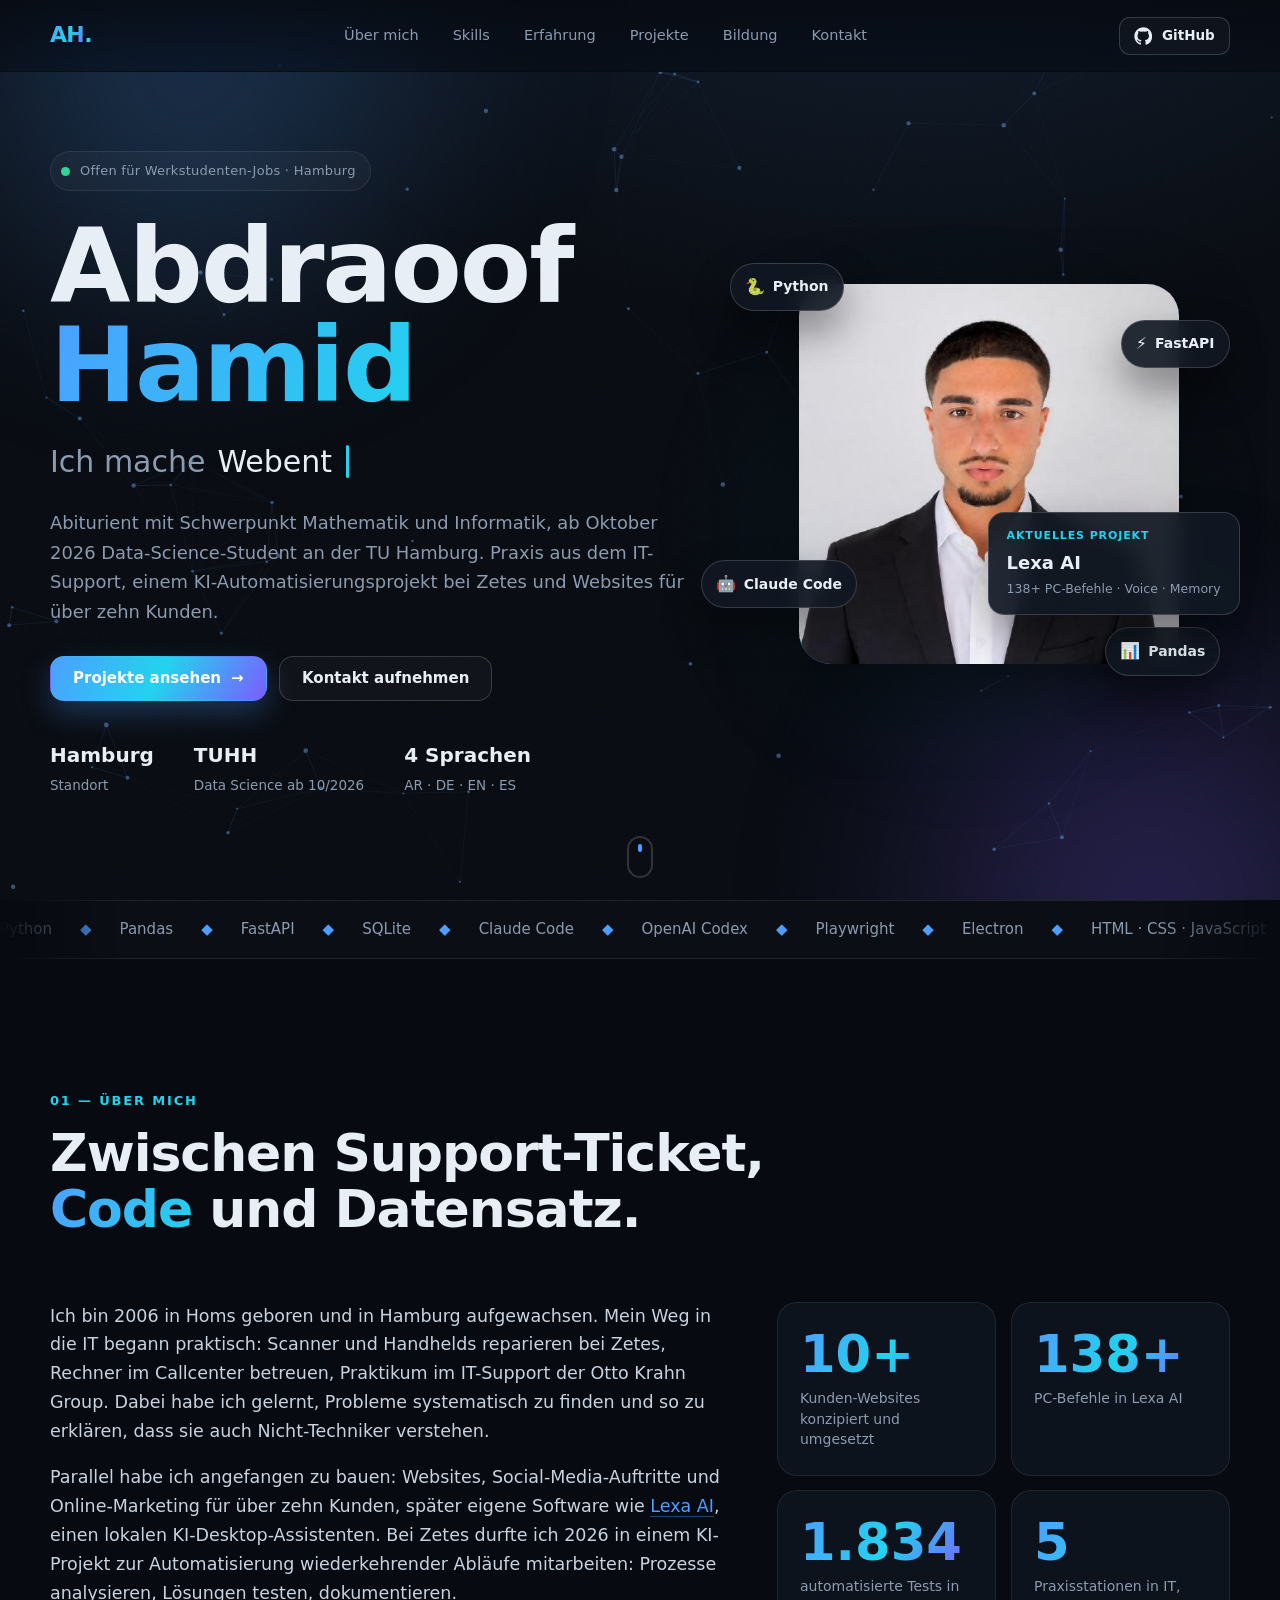
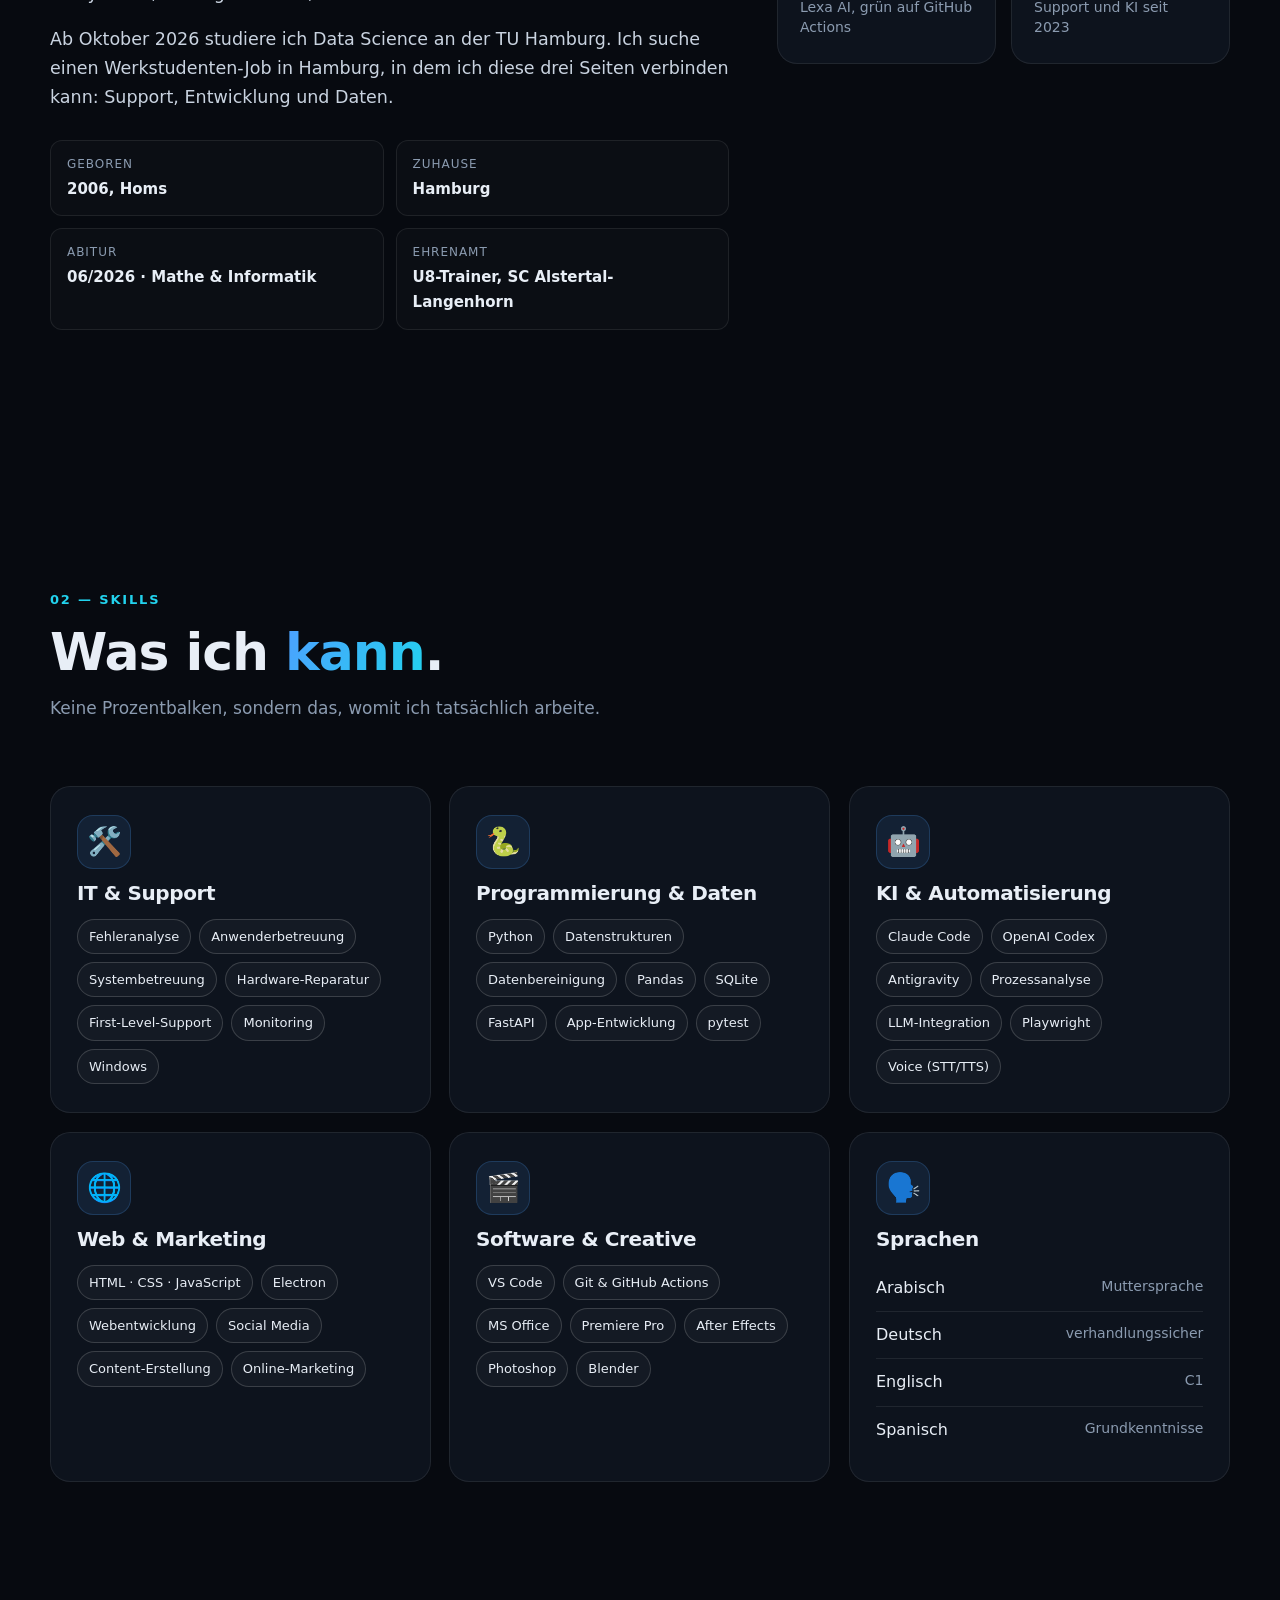
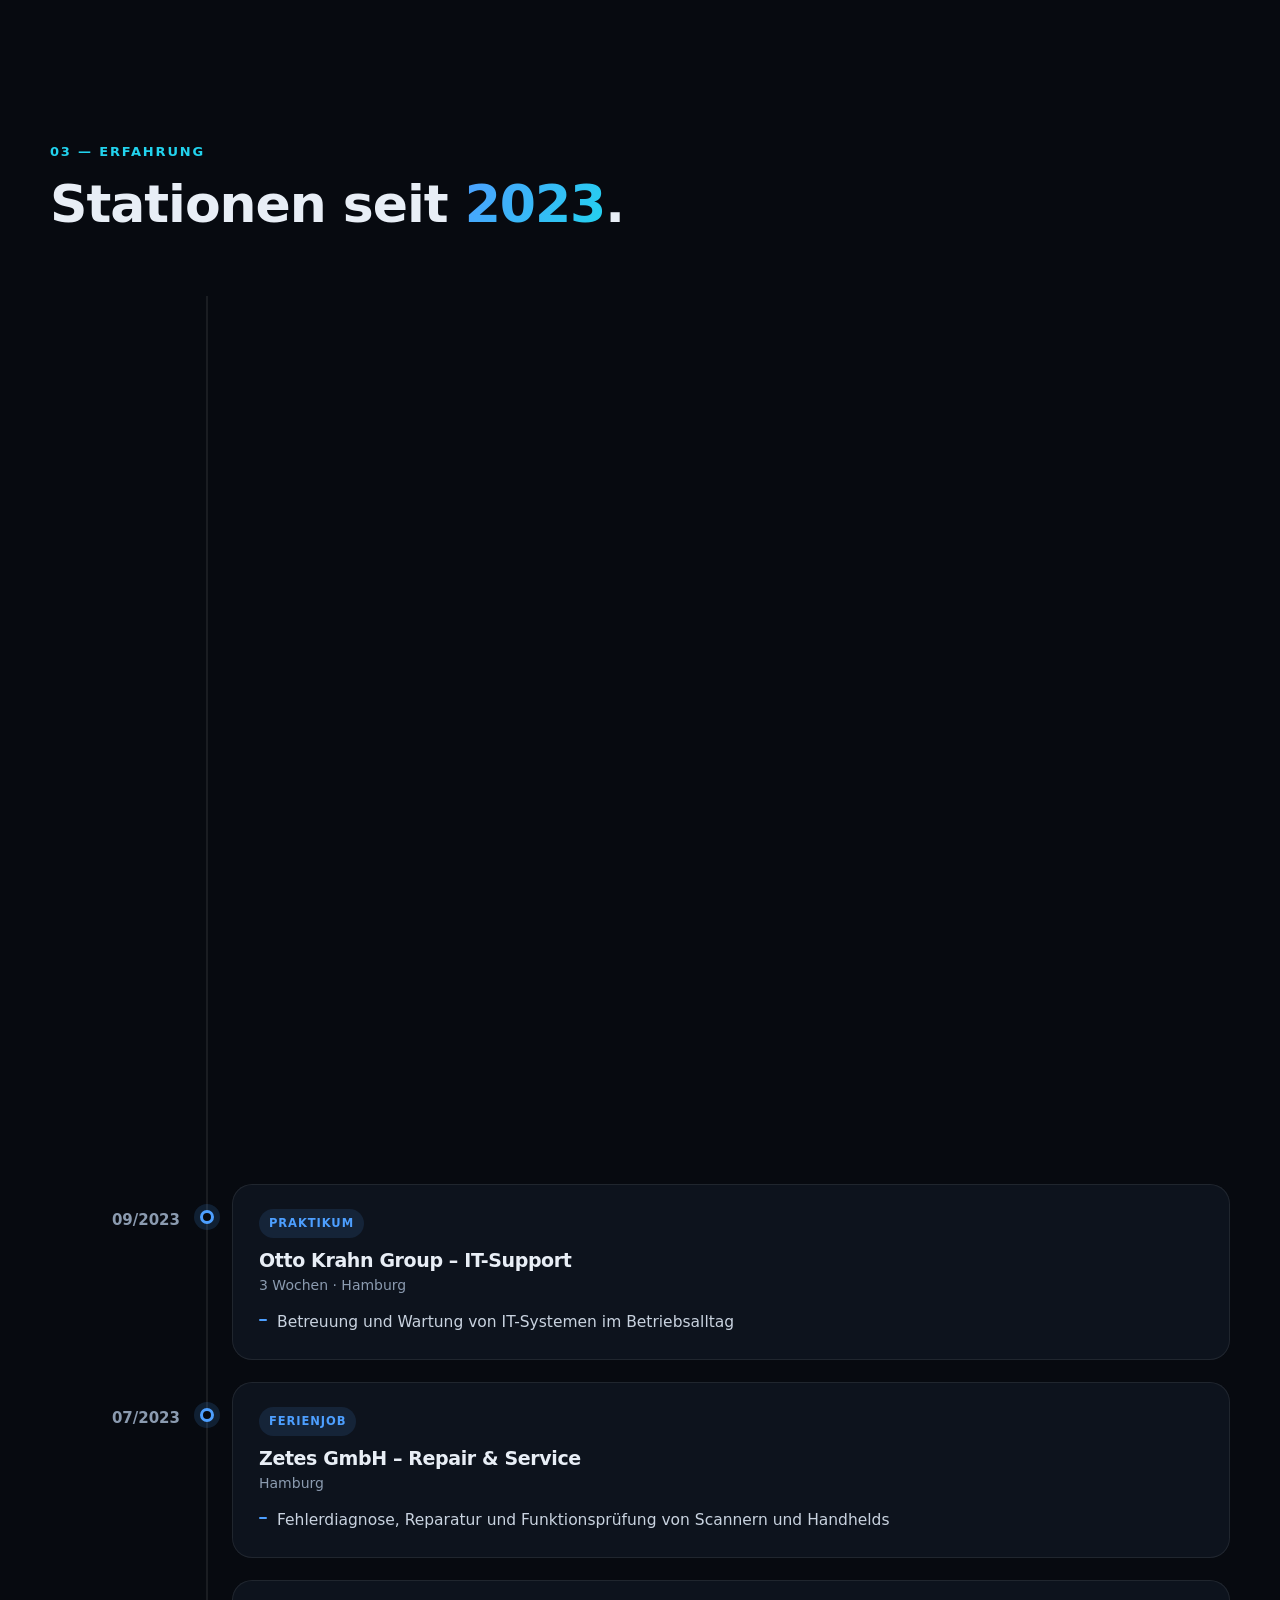
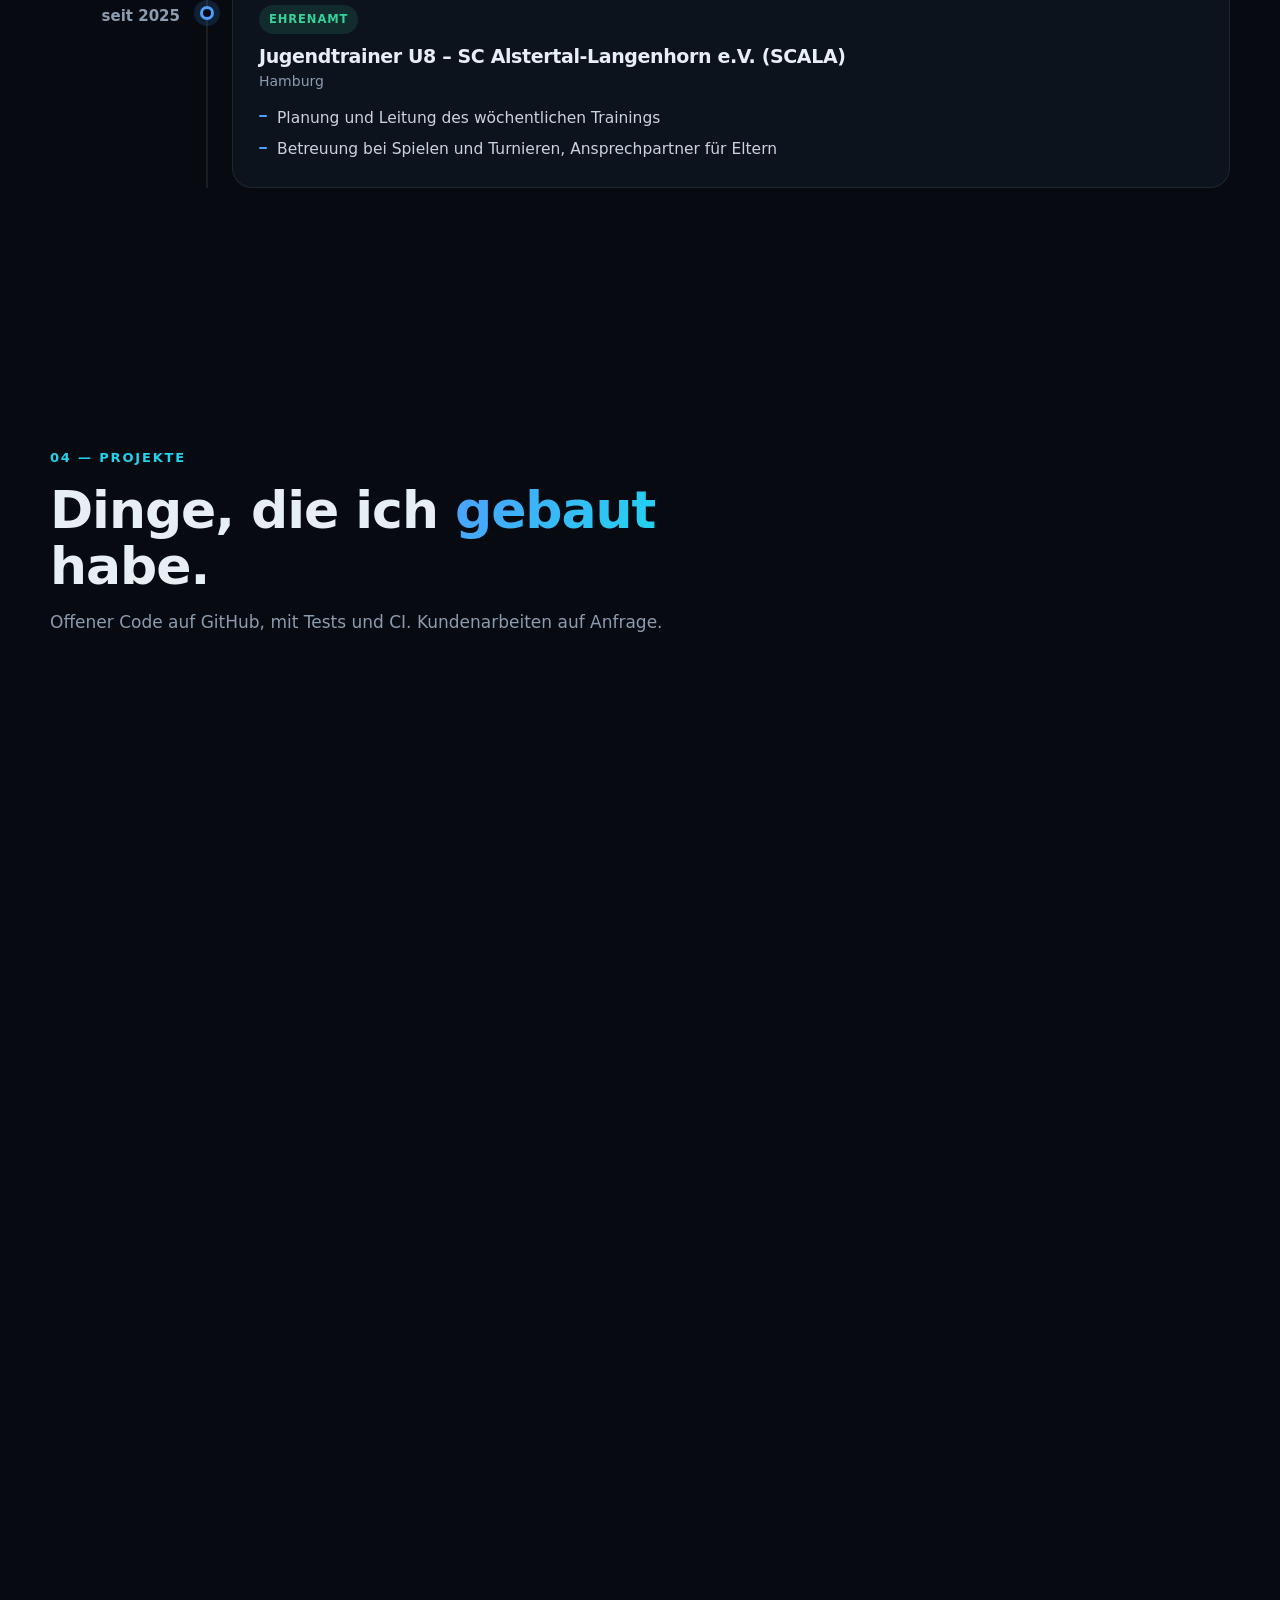
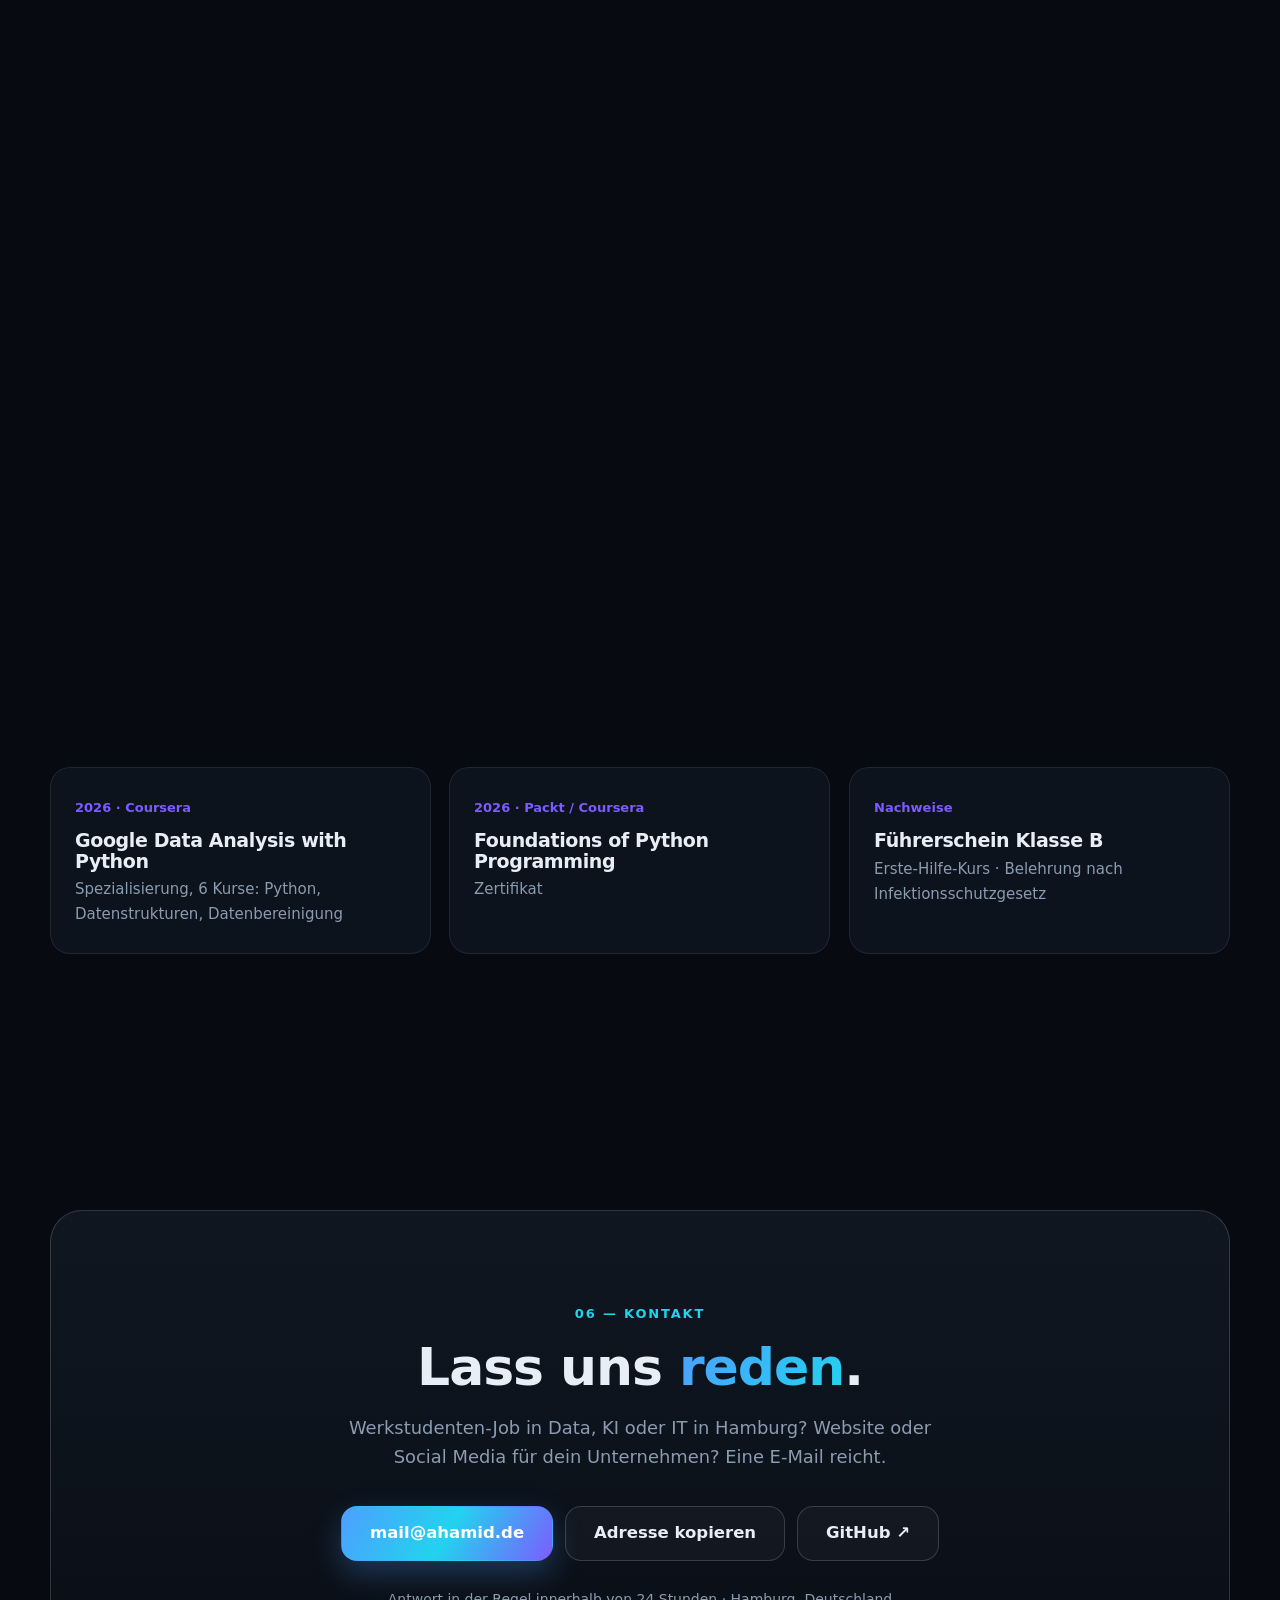
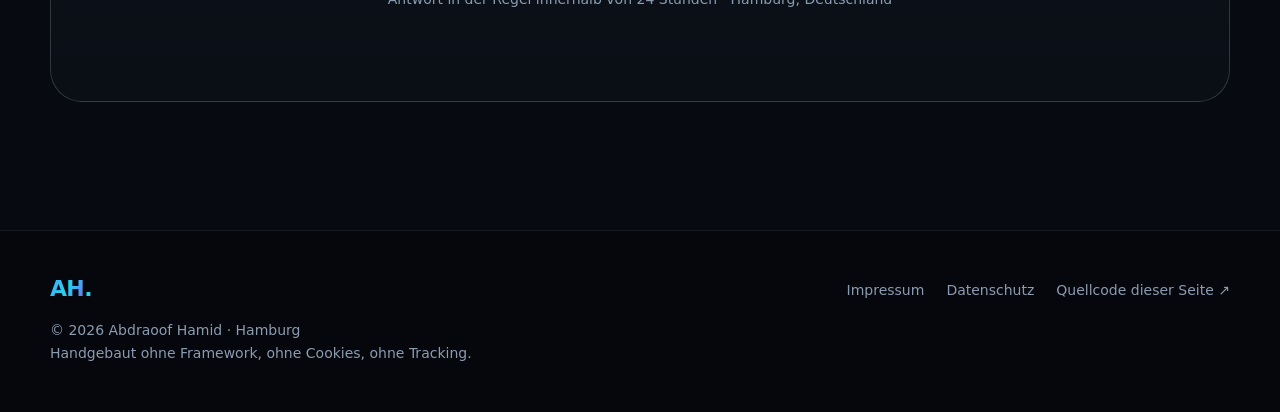
==== index.html @ 0a57de29 "Portfolio-Website ahamid.de Statische Seite ohne Framework: Hero mit Typewriter und Porträt, Skills," ====
<!doctype html>
<html lang="de">
<head>
<meta charset="utf-8">
<meta name="viewport" content="width=device-width, initial-scale=1">
<title>Abdraoof Hamid – IT-Support, Webentwicklung & KI-Automatisierung, Data Science · Hamburg</title>
<meta name="description" content="Portfolio von Abdraoof Hamid aus Hamburg: IT-Support, Webentwicklung für über zehn Kunden, KI-Automatisierung (Lexa AI, Claude Code) und ab 10/2026 Data Science an der TU Hamburg.">
<meta name="author" content="Abdraoof Hamid">
<meta name="theme-color" content="#070a10">
<link rel="canonical" href="https://ahamid.de/">
<meta property="og:type" content="website">
<meta property="og:locale" content="de_DE">
<meta property="og:url" content="https://ahamid.de/">
<meta property="og:title" content="Abdraoof Hamid – Portfolio">
<meta property="og:description" content="IT-Support · Webentwicklung & KI-Automatisierung · Data Science (TUHH). Projekte, Erfahrung und Kontakt.">
<meta property="og:image" content="https://ahamid.de/assets/img/portrait.jpg">
<meta name="twitter:card" content="summary">
<link rel="icon" href="/favicon.svg" type="image/svg+xml">
<link rel="preload" href="/assets/fonts/space-grotesk-latin.woff2" as="font" type="font/woff2" crossorigin>
<link rel="preload" href="/assets/fonts/inter-latin.woff2" as="font" type="font/woff2" crossorigin>
<link rel="stylesheet" href="/assets/css/fonts.css">
<link rel="stylesheet" href="/assets/css/style.css">
<script type="application/ld+json">
{
  "@context": "https://schema.org",
  "@type": "Person",
  "name": "Abdraoof Hamid",
  "url": "https://ahamid.de/",
  "image": "https://ahamid.de/assets/img/portrait.jpg",
  "email": "mailto:mail@ahamid.de",
  "jobTitle": "IT-Support, Webentwicklung & KI-Automatisierung",
  "address": { "@type": "PostalAddress", "addressLocality": "Hamburg", "addressCountry": "DE" },
  "alumniOf": { "@type": "EducationalOrganization", "name": "Technische Universität Hamburg" },
  "sameAs": ["https://github.com/hamid49174"],
  "knowsLanguage": ["ar", "de", "en", "es"]
}
</script>
</head>
<body>
<a class="skip" href="#main">Zum Inhalt springen</a>
<div class="progress" aria-hidden="true"><span></span></div>
<div class="cursor" aria-hidden="true"></div>

<!-- Hintergrund: Aurora-Blobs + Partikelnetz -->
<div class="bg" aria-hidden="true">
  <div class="blob b1"></div>
  <div class="blob b2"></div>
  <div class="blob b3"></div>
  <canvas id="net"></canvas>
  <div class="grain"></div>
</div>

<header class="nav" id="top">
  <div class="wrap nav-inner">
    <a class="logo" href="#top" aria-label="Zur Startseite"><span class="logo-mark">AH</span><span class="logo-dot">.</span></a>
    <nav aria-label="Hauptnavigation">
      <ul class="menu" id="menu">
        <li><a href="#about">Über mich</a></li>
        <li><a href="#skills">Skills</a></li>
        <li><a href="#experience">Erfahrung</a></li>
        <li><a href="#projects">Projekte</a></li>
        <li><a href="#education">Bildung</a></li>
        <li><a href="#contact">Kontakt</a></li>
      </ul>
    </nav>
    <div class="nav-actions">
      <a class="btn btn-ghost btn-sm" href="https://github.com/hamid49174" target="_blank" rel="noopener me">
        <svg viewBox="0 0 24 24" aria-hidden="true"><path fill="currentColor" d="M12 .5A11.5 11.5 0 0 0 .5 12.3c0 5.2 3.3 9.6 7.9 11.2.6.1.8-.3.8-.6v-2.1c-3.2.7-3.9-1.5-3.9-1.5-.5-1.4-1.3-1.7-1.3-1.7-1-.7.1-.7.1-.7 1.2.1 1.8 1.2 1.8 1.2 1 1.8 2.7 1.3 3.4 1 .1-.8.4-1.3.7-1.6-2.6-.3-5.3-1.3-5.3-5.9 0-1.3.5-2.4 1.2-3.2-.1-.3-.5-1.5.1-3.2 0 0 1-.3 3.3 1.2a11 11 0 0 1 6 0c2.3-1.5 3.3-1.2 3.3-1.2.6 1.7.2 2.9.1 3.2.8.8 1.2 1.9 1.2 3.2 0 4.6-2.7 5.6-5.3 5.9.4.4.8 1.1.8 2.2v3.3c0 .3.2.7.8.6a11.6 11.6 0 0 0 7.9-11.2A11.5 11.5 0 0 0 12 .5z"/></svg>
        GitHub
      </a>
      <button class="burger" id="burger" aria-label="Menü öffnen" aria-expanded="false" aria-controls="menu"><span></span><span></span><span></span></button>
    </div>
  </div>
</header>

<main id="main">

<!-- ═══════════════ HERO ═══════════════ -->
<section class="hero" id="hero">
  <div class="wrap hero-grid">
    <div class="hero-copy">
      <span class="pill reveal"><span class="pulse"></span>Offen für Werkstudenten-Jobs · Hamburg</span>
      <h1 class="reveal d1">Abdraoof<br><span class="grad">Hamid</span></h1>
      <p class="role reveal d2" aria-live="polite">
        <span class="role-fixed">Ich mache</span>
        <span class="type" id="type" data-words="IT-Support|Webentwicklung|KI-Automatisierung|Data Science|Social-Media-Marketing">IT-Support</span><span class="caret" aria-hidden="true"></span>
      </p>
      <p class="lead reveal d3">Abiturient mit Schwerpunkt Mathematik und Informatik, ab Oktober 2026 Data-Science-Student an der TU Hamburg. Praxis aus dem IT-Support, einem KI-Automatisierungsprojekt bei Zetes und Websites für über zehn Kunden.</p>
      <div class="cta reveal d4">
        <a class="btn btn-primary magnetic" href="#projects">Projekte ansehen <span class="arrow">→</span></a>
        <a class="btn btn-ghost magnetic" href="#contact">Kontakt aufnehmen</a>
      </div>
      <ul class="hero-meta reveal d5" aria-label="Kurzprofil">
        <li><strong>Hamburg</strong><span>Standort</span></li>
        <li><strong>TUHH</strong><span>Data Science ab 10/2026</span></li>
        <li><strong>4 Sprachen</strong><span>AR · DE · EN · ES</span></li>
      </ul>
    </div>

    <div class="hero-visual reveal d2">
      <div class="portrait tilt" data-tilt>
        <div class="portrait-ring"></div>
        <img src="/assets/img/portrait.jpg" width="460" height="460" alt="Porträt von Abdraoof Hamid" loading="eager" decoding="async">
        <div class="shine"></div>
      </div>
      <div class="float chip c1"><span class="ico">🐍</span>Python</div>
      <div class="float chip c2"><span class="ico">⚡</span>FastAPI</div>
      <div class="float chip c3"><span class="ico">🤖</span>Claude Code</div>
      <div class="float chip c4"><span class="ico">📊</span>Pandas</div>
      <div class="float card-mini c5">
        <span class="mini-label">Aktuelles Projekt</span>
        <strong>Lexa AI</strong>
        <span class="mini-sub">138+ PC-Befehle · Voice · Memory</span>
      </div>
    </div>
  </div>
  <a class="scroll-cue" href="#about" aria-label="Weiter scrollen"><span></span></a>
</section>

<!-- ═══════════════ MARQUEE ═══════════════ -->
<div class="marquee" aria-hidden="true">
  <div class="marquee-track">
    <span>Python</span><i>◆</i><span>Pandas</span><i>◆</i><span>FastAPI</span><i>◆</i><span>SQLite</span><i>◆</i><span>Claude Code</span><i>◆</i><span>OpenAI Codex</span><i>◆</i><span>Playwright</span><i>◆</i><span>Electron</span><i>◆</i><span>HTML · CSS · JavaScript</span><i>◆</i><span>Git</span><i>◆</i><span>Windows</span><i>◆</i><span>Premiere Pro</span><i>◆</i><span>After Effects</span><i>◆</i><span>Photoshop</span><i>◆</i><span>Blender</span><i>◆</i><span>Social Media</span><i>◆</i><span>Online-Marketing</span><i>◆</i>
    <span>Python</span><i>◆</i><span>Pandas</span><i>◆</i><span>FastAPI</span><i>◆</i><span>SQLite</span><i>◆</i><span>Claude Code</span><i>◆</i><span>OpenAI Codex</span><i>◆</i><span>Playwright</span><i>◆</i><span>Electron</span><i>◆</i><span>HTML · CSS · JavaScript</span><i>◆</i><span>Git</span><i>◆</i><span>Windows</span><i>◆</i><span>Premiere Pro</span><i>◆</i><span>After Effects</span><i>◆</i><span>Photoshop</span><i>◆</i><span>Blender</span><i>◆</i><span>Social Media</span><i>◆</i><span>Online-Marketing</span><i>◆</i>
  </div>
</div>

<!-- ═══════════════ ÜBER MICH ═══════════════ -->
<section class="section" id="about">
  <div class="wrap">
    <div class="section-head reveal">
      <span class="eyebrow">01 — Über mich</span>
      <h2>Zwischen Support-Ticket, <span class="grad">Code</span> und Datensatz.</h2>
    </div>
    <div class="about-grid">
      <div class="about-text reveal">
        <p>Ich bin 2006 in Homs geboren und in Hamburg aufgewachsen. Mein Weg in die IT begann praktisch: Scanner und Handhelds reparieren bei Zetes, Rechner im Callcenter betreuen, Praktikum im IT-Support der Otto Krahn Group. Dabei habe ich gelernt, Probleme systematisch zu finden und so zu erklären, dass sie auch Nicht-Techniker verstehen.</p>
        <p>Parallel habe ich angefangen zu bauen: Websites, Social-Media-Auftritte und Online-Marketing für über zehn Kunden, später eigene Software wie <a href="#projects">Lexa AI</a>, einen lokalen KI-Desktop-Assistenten. Bei Zetes durfte ich 2026 in einem KI-Projekt zur Automatisierung wiederkehrender Abläufe mitarbeiten: Prozesse analysieren, Lösungen testen, dokumentieren.</p>
        <p>Ab Oktober 2026 studiere ich Data Science an der TU Hamburg. Ich suche einen Werkstudenten-Job in Hamburg, in dem ich diese drei Seiten verbinden kann: Support, Entwicklung und Daten.</p>
        <div class="facts">
          <div class="fact"><span class="fact-k">Geboren</span><span class="fact-v">2006, Homs</span></div>
          <div class="fact"><span class="fact-k">Zuhause</span><span class="fact-v">Hamburg</span></div>
          <div class="fact"><span class="fact-k">Abitur</span><span class="fact-v">06/2026 · Mathe & Informatik</span></div>
          <div class="fact"><span class="fact-k">Ehrenamt</span><span class="fact-v">U8-Trainer, SC Alstertal-Langenhorn</span></div>
        </div>
      </div>
      <div class="stats reveal d2">
        <div class="stat tilt" data-tilt><span class="num" data-count="10" data-suffix="+">0</span><span class="stat-l">Kunden-Websites konzipiert und umgesetzt</span></div>
        <div class="stat tilt" data-tilt><span class="num" data-count="138" data-suffix="+">0</span><span class="stat-l">PC-Befehle in Lexa AI</span></div>
        <div class="stat tilt" data-tilt><span class="num" data-count="1834">0</span><span class="stat-l">automatisierte Tests in Lexa AI, grün auf GitHub Actions</span></div>
        <div class="stat tilt" data-tilt><span class="num" data-count="5">0</span><span class="stat-l">Praxisstationen in IT, Support und KI seit 2023</span></div>
      </div>
    </div>
  </div>
</section>

<!-- ═══════════════ SKILLS ═══════════════ -->
<section class="section" id="skills">
  <div class="wrap">
    <div class="section-head reveal">
      <span class="eyebrow">02 — Skills</span>
      <h2>Was ich <span class="grad">kann</span>.</h2>
      <p class="section-sub">Keine Prozentbalken, sondern das, womit ich tatsächlich arbeite.</p>
    </div>
    <div class="skills-grid">
      <article class="skill tilt reveal" data-tilt>
        <div class="skill-ico">🛠️</div>
        <h3>IT & Support</h3>
        <ul class="tags"><li>Fehleranalyse</li><li>Anwenderbetreuung</li><li>Systembetreuung</li><li>Hardware-Reparatur</li><li>First-Level-Support</li><li>Monitoring</li><li>Windows</li></ul>
      </article>
      <article class="skill tilt reveal d1" data-tilt>
        <div class="skill-ico">🐍</div>
        <h3>Programmierung & Daten</h3>
        <ul class="tags"><li>Python</li><li>Datenstrukturen</li><li>Datenbereinigung</li><li>Pandas</li><li>SQLite</li><li>FastAPI</li><li>App-Entwicklung</li><li>pytest</li></ul>
      </article>
      <article class="skill tilt reveal d2" data-tilt>
        <div class="skill-ico">🤖</div>
        <h3>KI & Automatisierung</h3>
        <ul class="tags"><li>Claude Code</li><li>OpenAI Codex</li><li>Antigravity</li><li>Prozessanalyse</li><li>LLM-Integration</li><li>Playwright</li><li>Voice (STT/TTS)</li></ul>
      </article>
      <article class="skill tilt reveal d3" data-tilt>
        <div class="skill-ico">🌐</div>
        <h3>Web & Marketing</h3>
        <ul class="tags"><li>HTML · CSS · JavaScript</li><li>Electron</li><li>Webentwicklung</li><li>Social Media</li><li>Content-Erstellung</li><li>Online-Marketing</li></ul>
      </article>
      <article class="skill tilt reveal d4" data-tilt>
        <div class="skill-ico">🎬</div>
        <h3>Software & Creative</h3>
        <ul class="tags"><li>VS Code</li><li>Git & GitHub Actions</li><li>MS Office</li><li>Premiere Pro</li><li>After Effects</li><li>Photoshop</li><li>Blender</li></ul>
      </article>
      <article class="skill tilt reveal d5" data-tilt>
        <div class="skill-ico">🗣️</div>
        <h3>Sprachen</h3>
        <ul class="langs">
          <li><span>Arabisch</span><em>Muttersprache</em></li>
          <li><span>Deutsch</span><em>verhandlungssicher</em></li>
          <li><span>Englisch</span><em>C1</em></li>
          <li><span>Spanisch</span><em>Grundkenntnisse</em></li>
        </ul>
      </article>
    </div>
  </div>
</section>

<!-- ═══════════════ ERFAHRUNG ═══════════════ -->
<section class="section" id="experience">
  <div class="wrap">
    <div class="section-head reveal">
      <span class="eyebrow">03 — Erfahrung</span>
      <h2>Stationen seit <span class="grad">2023</span>.</h2>
    </div>
    <ol class="timeline" id="timeline">
      <li class="tl-item reveal">
        <div class="tl-date">seit 03/2025</div>
        <div class="tl-card tilt" data-tilt>
          <span class="tl-tag">Nebentätigkeit</span>
          <h3>Freiberuflich – Webentwicklung, Social Media & Marketing</h3>
          <p class="tl-org">Hamburg</p>
          <ul>
            <li>Websites für über zehn Kunden konzipiert und umgesetzt</li>
            <li>Social-Media-Betreuung, Content-Erstellung und Online-Marketing</li>
          </ul>
        </div>
      </li>
      <li class="tl-item reveal">
        <div class="tl-date">07 – 08/2026</div>
        <div class="tl-card tilt" data-tilt>
          <span class="tl-tag tl-tag-ai">KI-Projekt</span>
          <h3>Zetes GmbH – KI-Projekt & Prozessautomatisierung</h3>
          <p class="tl-org">Ferienjob · Hamburg</p>
          <ul>
            <li>Mitarbeit im KI-Projekt zur Automatisierung wiederkehrender Abläufe</li>
            <li>Prozessanalyse, Test und Dokumentation KI-gestützter Lösungen</li>
          </ul>
        </div>
      </li>
      <li class="tl-item reveal">
        <div class="tl-date">07/2025 – 07/2026</div>
        <div class="tl-card tilt" data-tilt>
          <span class="tl-tag">Aushilfe</span>
          <h3>Studyheads – Personaldienstleister</h3>
          <p class="tl-org">Hamburg</p>
          <ul>
            <li>Einsätze bei Kunden: Aufbau von Stadion-Werbeflächen, Kassentätigkeit</li>
          </ul>
        </div>
      </li>
      <li class="tl-item reveal">
        <div class="tl-date">07/2024 – 07/2025</div>
        <div class="tl-card tilt" data-tilt>
          <span class="tl-tag">IT-Support</span>
          <h3>Gess Phone and Field – IT-Support</h3>
          <p class="tl-org">Aushilfe · Callcenter · Hamburg</p>
          <ul>
            <li>Einrichtung und Betreuung der Callcenter-Software an den Arbeitsplätzen</li>
            <li>First-Level-Support bei PC-Problemen, Monitoring der Rechner</li>
          </ul>
        </div>
      </li>
      <li class="tl-item reveal">
        <div class="tl-date">09/2023</div>
        <div class="tl-card tilt" data-tilt>
          <span class="tl-tag">Praktikum</span>
          <h3>Otto Krahn Group – IT-Support</h3>
          <p class="tl-org">3 Wochen · Hamburg</p>
          <ul>
            <li>Betreuung und Wartung von IT-Systemen im Betriebsalltag</li>
          </ul>
        </div>
      </li>
      <li class="tl-item reveal">
        <div class="tl-date">07/2023</div>
        <div class="tl-card tilt" data-tilt>
          <span class="tl-tag">Ferienjob</span>
          <h3>Zetes GmbH – Repair & Service</h3>
          <p class="tl-org">Hamburg</p>
          <ul>
            <li>Fehlerdiagnose, Reparatur und Funktionsprüfung von Scannern und Handhelds</li>
          </ul>
        </div>
      </li>
      <li class="tl-item reveal">
        <div class="tl-date">seit 2025</div>
        <div class="tl-card tl-card-volunteer tilt" data-tilt>
          <span class="tl-tag tl-tag-green">Ehrenamt</span>
          <h3>Jugendtrainer U8 – SC Alstertal-Langenhorn e.V. (SCALA)</h3>
          <p class="tl-org">Hamburg</p>
          <ul>
            <li>Planung und Leitung des wöchentlichen Trainings</li>
            <li>Betreuung bei Spielen und Turnieren, Ansprechpartner für Eltern</li>
          </ul>
        </div>
      </li>
    </ol>
  </div>
</section>

<!-- ═══════════════ PROJEKTE ═══════════════ -->
<section class="section" id="projects">
  <div class="wrap">
    <div class="section-head reveal">
      <span class="eyebrow">04 — Projekte</span>
      <h2>Dinge, die ich <span class="grad">gebaut</span> habe.</h2>
      <p class="section-sub">Offener Code auf GitHub, mit Tests und CI. Kundenarbeiten auf Anfrage.</p>
    </div>

    <div class="projects">
      <article class="project project-featured tilt reveal" data-tilt>
        <div class="project-glow"></div>
        <div class="project-head">
          <span class="project-kind">Featured · Open Source · MIT</span>
          <div class="project-links">
            <a class="btn btn-ghost btn-sm" href="https://github.com/hamid49174/lexa-ai" target="_blank" rel="noopener">Code auf GitHub ↗</a>
          </div>
        </div>
        <h3>Lexa AI</h3>
        <p class="project-lead">Lokaler KI-Desktop-Assistent für Windows. Steuert den PC per Sprache und Chat, lokal-first, privat, mit optionalen Cloud-Providern.</p>
        <ul class="project-points">
          <li><strong>138+ PC-Befehle:</strong> Apps, Fenster, Prozesse, Netzwerk, Dienste, Autostart</li>
          <li><strong>Voice-Pipeline:</strong> Deepgram, Groq Whisper, faster-whisper · Cartesia, ElevenLabs, Windows SAPI</li>
          <li><strong>Browser-Automation</strong> mit Playwright, Gedächtnis mit SQLite FTS5</li>
          <li><strong>Sicherheit:</strong> 3-Tier-Whitelist, Prompt-Injection-Defense, Rate Limiting, Audit Log</li>
          <li><strong>Qualität:</strong> 1834 automatisierte Tests, Quality Gates und Release-Checks auf GitHub Actions</li>
        </ul>
        <ul class="tags tags-dark"><li>Python</li><li>FastAPI</li><li>Electron</li><li>SQLite</li><li>Playwright</li><li>Gemini</li><li>PyInstaller</li></ul>
        <div class="project-shot" aria-hidden="true">
          <div class="shot-bar"><span></span><span></span><span></span></div>
          <div class="shot-body">
            <div class="shot-line w60"></div>
            <div class="shot-line w80"></div>
            <div class="shot-line w40"></div>
            <div class="shot-chip">› öffne Chrome und such nach TUHH Data Science</div>
            <div class="shot-line w70"></div>
          </div>
          <div class="shot-note">Screenshot folgt</div>
        </div>
      </article>

      <article class="project tilt reveal d1" data-tilt>
        <div class="project-head">
          <span class="project-kind">Open Source · Tooling</span>
          <a class="icon-link" href="https://github.com/hamid49174/claude-rails" target="_blank" rel="noopener" aria-label="claude-rails auf GitHub">↗</a>
        </div>
        <h3>claude-rails</h3>
        <p>Das <code>.claude/</code>-Setup, das ich in jedes neue Projekt kopiere: sechs Subagents, sechs Slash-Commands, Hooks mit Secret-Scan und Guard für gefährliche Shell-Befehle, plus ein CLAUDE.md-Skelett.</p>
        <ul class="tags"><li>Claude Code</li><li>Shell</li><li>Python</li></ul>
      </article>

      <article class="project tilt reveal d2" data-tilt>
        <div class="project-head">
          <span class="project-kind">Freelance · seit 2025</span>
        </div>
        <h3>Websites & Social Media für Kunden</h3>
        <p>Über zehn Websites für kleine Unternehmen in und um Hamburg konzipiert und umgesetzt, dazu Social-Media-Betreuung, Content und Online-Marketing. Referenzen auf Anfrage.</p>
        <ul class="tags"><li>HTML · CSS · JS</li><li>Hosting & Domains</li><li>Content</li><li>Marketing</li></ul>
      </article>

      <article class="project project-roadmap reveal d3">
        <div class="project-head"><span class="project-kind">Roadmap · in Planung</span></div>
        <h3>Als Nächstes</h3>
        <ul class="roadmap">
          <li><strong>Hamburg Mobility Dashboard</strong><span>HVV-Echtzeitdaten sammeln, mit Pandas auswerten, als Dashboard veröffentlichen</span></li>
          <li><strong>Web-Audit-Bot</strong><span>Kunden-Websites automatisch auf Ladezeit, SEO und Barrierefreiheit prüfen</span></li>
          <li><strong>Trainer-App</strong><span>Trainingsplanung und Spieltage für den Jugendfußball</span></li>
        </ul>
      </article>
    </div>
  </div>
</section>

<!-- ═══════════════ BILDUNG ═══════════════ -->
<section class="section" id="education">
  <div class="wrap">
    <div class="section-head reveal">
      <span class="eyebrow">05 — Bildung & Zertifikate</span>
      <h2>Lernen mit <span class="grad">Plan</span>.</h2>
    </div>
    <div class="edu-grid">
      <article class="edu tilt reveal" data-tilt>
        <span class="edu-when">ab 10/2026</span>
        <h3>Technische Universität Hamburg</h3>
        <p>Data Science (B.Sc.) · immatrikuliert</p>
      </article>
      <article class="edu tilt reveal d1" data-tilt>
        <span class="edu-when">2024 – 06/2026</span>
        <h3>Stadtteilschule Poppenbüttel</h3>
        <p>Abitur · Hamburg</p>
      </article>
      <article class="edu tilt reveal d2" data-tilt>
        <span class="edu-when">2017 – 2024</span>
        <h3>Fritz-Schumacher-Schule</h3>
        <p>Stadtteilschule · Schwerpunkte Mathematik, Informatik</p>
      </article>
      <article class="edu edu-cert tilt reveal d3" data-tilt>
        <span class="edu-when">2026 · Coursera</span>
        <h3>Google Data Analysis with Python</h3>
        <p>Spezialisierung, 6 Kurse: Python, Datenstrukturen, Datenbereinigung</p>
      </article>
      <article class="edu edu-cert tilt reveal d4" data-tilt>
        <span class="edu-when">2026 · Packt / Coursera</span>
        <h3>Foundations of Python Programming</h3>
        <p>Zertifikat</p>
      </article>
      <article class="edu edu-cert tilt reveal d5" data-tilt>
        <span class="edu-when">Nachweise</span>
        <h3>Führerschein Klasse B</h3>
        <p>Erste-Hilfe-Kurs · Belehrung nach Infektionsschutzgesetz</p>
      </article>
    </div>
  </div>
</section>

<!-- ═══════════════ KONTAKT ═══════════════ -->
<section class="section contact" id="contact">
  <div class="wrap">
    <div class="contact-card reveal">
      <div class="contact-glow"></div>
      <span class="eyebrow">06 — Kontakt</span>
      <h2>Lass uns <span class="grad">reden</span>.</h2>
      <p class="lead">Werkstudenten-Job in Data, KI oder IT in Hamburg? Website oder Social Media für dein Unternehmen? Eine E-Mail reicht.</p>
      <div class="contact-actions">
        <a class="btn btn-primary btn-lg magnetic" href="mailto:mail@ahamid.de">mail@ahamid.de</a>
        <button class="btn btn-ghost btn-lg magnetic" id="copyMail" type="button" data-mail="mail@ahamid.de">Adresse kopieren</button>
        <a class="btn btn-ghost btn-lg magnetic" href="https://github.com/hamid49174" target="_blank" rel="noopener me">GitHub ↗</a>
      </div>
      <p class="contact-foot">Antwort in der Regel innerhalb von 24 Stunden · Hamburg, Deutschland</p>
    </div>
  </div>
</section>

</main>

<footer class="footer">
  <div class="wrap footer-inner">
    <div>
      <a class="logo" href="#top" aria-label="Nach oben"><span class="logo-mark">AH</span><span class="logo-dot">.</span></a>
      <p class="footer-note">© 2026 Abdraoof Hamid · Hamburg<br>Handgebaut ohne Framework, ohne Cookies, ohne Tracking.</p>
    </div>
    <ul class="footer-links">
      <li><a href="/impressum.html">Impressum</a></li>
      <li><a href="/datenschutz.html">Datenschutz</a></li>
      <li><a href="https://github.com/hamid49174/ahamid.de" target="_blank" rel="noopener">Quellcode dieser Seite ↗</a></li>
    </ul>
  </div>
</footer>

<div class="toast" id="toast" role="status" aria-live="polite"></div>

<script src="/assets/js/main.js" defer></script>
</body>
</html>
---- assets/css/fonts.css ----
/* Selbst gehostete Schriften (Google Fonts, OFL) - kein Request an Google. Variable Fonts, Latin-Subset. */
@font-face {
  font-family: 'Inter';
  font-style: normal;
  font-weight: 400 600;
  font-display: swap;
  src: url(../fonts/inter-latin.woff2) format('woff2');
  unicode-range: U+0000-00FF, U+0131, U+0152-0153, U+02BB-02BC, U+02C6, U+02DA, U+02DC, U+0304, U+0308, U+0329, U+2000-206F, U+20AC, U+2122, U+2191, U+2193, U+2212, U+2215, U+FEFF, U+FFFD;
}
@font-face {
  font-family: 'Space Grotesk';
  font-style: normal;
  font-weight: 500 700;
  font-display: swap;
  src: url(../fonts/space-grotesk-latin.woff2) format('woff2');
  unicode-range: U+0000-00FF, U+0131, U+0152-0153, U+02BB-02BC, U+02C6, U+02DA, U+02DC, U+0304, U+0308, U+0329, U+2000-206F, U+20AC, U+2122, U+2191, U+2193, U+2212, U+2215, U+FEFF, U+FFFD;
}
---- assets/css/style.css ----
/* ============================================================
   ahamid.de – Portfolio Abdraoof Hamid
   Dark, bold, animated. Effekte nur über transform/opacity,
   prefers-reduced-motion wird respektiert.
   ============================================================ */

:root {
  --bg: #070a10;
  --bg-2: #0b0f17;
  --panel: rgba(17, 24, 35, .72);
  --panel-solid: #111823;
  --ink: #e8eef6;
  --muted: #8b9bb0;
  --line: rgba(255, 255, 255, .08);
  --line-strong: rgba(255, 255, 255, .16);
  --accent: #4d9fff;
  --accent-2: #7c5cff;
  --accent-3: #22d3ee;
  --green: #34d399;
  --grad: linear-gradient(120deg, var(--accent) 0%, var(--accent-3) 50%, var(--accent-2) 100%);
  --radius: 20px;
  --radius-sm: 12px;
  --shadow: 0 30px 80px rgba(0, 0, 0, .45);
  --font-display: 'Space Grotesk', ui-sans-serif, system-ui, -apple-system, 'Segoe UI', Roboto, sans-serif;
  --font-body: 'Inter', ui-sans-serif, system-ui, -apple-system, 'Segoe UI', Roboto, sans-serif;
  --ease: cubic-bezier(.22, 1, .36, 1);
  --nav-h: 72px;
}

*, *::before, *::after { box-sizing: border-box; }
html { scroll-behavior: smooth; -webkit-text-size-adjust: 100%; }
@media (prefers-reduced-motion: reduce) { html { scroll-behavior: auto; } }

body {
  margin: 0;
  background: var(--bg);
  color: var(--ink);
  font: 400 16px/1.65 var(--font-body);
  overflow-x: hidden;
  min-height: 100vh;
}
body.no-cursor, body.no-cursor a, body.no-cursor button { cursor: none; }

img { max-width: 100%; display: block; }
a { color: inherit; }
h1, h2, h3 { font-family: var(--font-display); letter-spacing: -.02em; line-height: 1.08; margin: 0; }
h2 { font-size: clamp(30px, 4.6vw, 52px); font-weight: 700; }
h3 { font-size: clamp(19px, 2vw, 24px); font-weight: 700; }
p { margin: 0 0 1em; }
ul, ol { margin: 0; padding: 0; list-style: none; }
code { font-family: ui-monospace, SFMono-Regular, Menlo, Consolas, monospace; font-size: .92em; background: rgba(255,255,255,.06); padding: .1em .4em; border-radius: 6px; }

.wrap { width: min(1180px, 100% - 48px); margin-inline: auto; }
@media (max-width: 640px) { .wrap { width: min(1180px, 100% - 32px); } }

.grad {
  background: var(--grad);
  -webkit-background-clip: text;
  background-clip: text;
  color: transparent;
  background-size: 200% 200%;
  animation: gradShift 8s ease infinite;
}
@keyframes gradShift { 0%,100% { background-position: 0% 50%; } 50% { background-position: 100% 50%; } }

.skip {
  position: absolute; left: 16px; top: -60px; z-index: 100;
  background: var(--accent); color: #fff; padding: 10px 14px; border-radius: 10px; text-decoration: none;
  transition: top .2s;
}
.skip:focus { top: 16px; }

:focus-visible { outline: 2px solid var(--accent); outline-offset: 3px; border-radius: 6px; }

/* ---------- Scroll-Fortschritt ---------- */
.progress { position: fixed; inset: 0 0 auto 0; height: 3px; z-index: 90; background: transparent; }
.progress span { display: block; height: 100%; width: 100%; background: var(--grad); transform-origin: left; transform: scaleX(0); }

/* ---------- Custom Cursor ---------- */
.cursor {
  position: fixed; left: 0; top: 0; z-index: 95; pointer-events: none;
  width: 22px; height: 22px; border-radius: 50%;
  border: 1.5px solid rgba(77, 159, 255, .9);
  transform: translate(-50%, -50%);
  transition: width .25s var(--ease), height .25s var(--ease), background .25s, border-color .25s;
  mix-blend-mode: screen; display: none;
}
.cursor::after {
  content: ""; position: absolute; inset: -18px; border-radius: 50%;
  background: radial-gradient(circle, rgba(77,159,255,.28), transparent 70%);
}
.cursor.is-hover { width: 56px; height: 56px; background: rgba(77,159,255,.12); border-color: rgba(34,211,238,.9); }
@media (pointer: fine) { body.no-cursor .cursor { display: block; } }

/* ---------- Hintergrund ---------- */
.bg { position: fixed; inset: 0; z-index: -1; overflow: hidden; background: radial-gradient(1200px 700px at 70% -10%, rgba(77,159,255,.12), transparent 60%), var(--bg); }
.blob {
  position: absolute; width: 60vmax; height: 60vmax; border-radius: 50%;
  filter: blur(90px); opacity: .32; will-change: transform;
  animation: drift 26s ease-in-out infinite alternate;
}
.b1 { background: radial-gradient(circle, #4d9fff, transparent 60%); top: -25vmax; left: -15vmax; }
.b2 { background: radial-gradient(circle, #7c5cff, transparent 60%); bottom: -30vmax; right: -20vmax; animation-duration: 32s; animation-delay: -8s; }
.b3 { background: radial-gradient(circle, #22d3ee, transparent 60%); top: 30%; left: 55%; width: 40vmax; height: 40vmax; opacity: .18; animation-duration: 38s; animation-delay: -16s; }
@keyframes drift {
  0% { transform: translate3d(0,0,0) scale(1); }
  50% { transform: translate3d(8vw, -6vh, 0) scale(1.12); }
  100% { transform: translate3d(-6vw, 8vh, 0) scale(.95); }
}
#net { position: absolute; inset: 0; width: 100%; height: 100%; opacity: .55; }
.grain {
  position: absolute; inset: -50%; opacity: .045; pointer-events: none;
  background-image: url("data:image/svg+xml,%3Csvg xmlns='http://www.w3.org/2000/svg' width='160' height='160'%3E%3Cfilter id='n'%3E%3CfeTurbulence type='fractalNoise' baseFrequency='.9' numOctaves='2' stitchTiles='stitch'/%3E%3C/filter%3E%3Crect width='100%25' height='100%25' filter='url(%23n)'/%3E%3C/svg%3E");
  animation: grain 1.2s steps(6) infinite;
}
@keyframes grain { 0%,100% { transform: translate(0,0); } 20% { transform: translate(-3%,2%); } 40% { transform: translate(2%,-4%); } 60% { transform: translate(-4%,-1%); } 80% { transform: translate(3%,3%); } }

/* ---------- Navigation ---------- */
.nav {
  position: sticky; top: 0; z-index: 80; height: var(--nav-h);
  backdrop-filter: blur(16px) saturate(140%); -webkit-backdrop-filter: blur(16px) saturate(140%);
  background: linear-gradient(to bottom, rgba(7,10,16,.85), rgba(7,10,16,.55));
  border-bottom: 1px solid transparent;
  transition: border-color .3s, background .3s;
}
.nav.scrolled { border-bottom-color: var(--line); background: rgba(7,10,16,.82); }
.nav-inner { height: 100%; display: flex; align-items: center; justify-content: space-between; gap: 24px; }
.logo { display: inline-flex; align-items: baseline; text-decoration: none; font-family: var(--font-display); font-weight: 700; font-size: 22px; letter-spacing: -.03em; }
.logo-mark { background: var(--grad); -webkit-background-clip: text; background-clip: text; color: transparent; }
.logo-dot { color: var(--accent-3); }
.menu { display: flex; gap: 6px; }
.menu a {
  display: block; padding: 10px 14px; border-radius: 10px; text-decoration: none; color: var(--muted);
  font-weight: 500; font-size: 14.5px; position: relative; transition: color .2s, background .2s;
}
.menu a:hover, .menu a.active { color: var(--ink); background: rgba(255,255,255,.05); }
.menu a.active::after { content: ""; position: absolute; left: 14px; right: 14px; bottom: 5px; height: 2px; border-radius: 2px; background: var(--grad); }
.nav-actions { display: flex; align-items: center; gap: 10px; }
.burger { display: none; width: 44px; height: 44px; border: 1px solid var(--line); background: transparent; border-radius: 12px; flex-direction: column; gap: 5px; align-items: center; justify-content: center; cursor: pointer; }
.burger span { width: 20px; height: 2px; background: var(--ink); border-radius: 2px; transition: transform .3s var(--ease), opacity .2s; }
.burger[aria-expanded="true"] span:nth-child(1) { transform: translateY(7px) rotate(45deg); }
.burger[aria-expanded="true"] span:nth-child(2) { opacity: 0; }
.burger[aria-expanded="true"] span:nth-child(3) { transform: translateY(-7px) rotate(-45deg); }

@media (max-width: 900px) {
  .burger { display: flex; }
  .menu {
    position: fixed; top: var(--nav-h); left: 0; right: 0; flex-direction: column; gap: 4px;
    padding: 16px 20px 24px; background: rgba(7,10,16,.96); border-bottom: 1px solid var(--line);
    transform: translateY(-8px); opacity: 0; pointer-events: none; transition: opacity .25s, transform .25s var(--ease);
  }
  .menu.open { opacity: 1; transform: none; pointer-events: auto; }
  .menu a { font-size: 18px; padding: 14px 16px; }
  .nav-actions .btn { display: none; }
}

/* ---------- Buttons ---------- */
.btn {
  display: inline-flex; align-items: center; gap: 10px; text-decoration: none; cursor: pointer;
  font: 600 15px/1 var(--font-body); color: var(--ink);
  padding: 14px 22px; border-radius: 14px; border: 1px solid var(--line-strong); background: rgba(255,255,255,.03);
  transition: transform .25s var(--ease), border-color .25s, background .25s, box-shadow .25s;
  will-change: transform; position: relative; overflow: hidden;
}
.btn svg { width: 18px; height: 18px; }
.btn:hover { border-color: var(--accent); background: rgba(77,159,255,.08); transform: translateY(-2px); }
.btn-primary { background: var(--grad); border-color: transparent; color: #fff; box-shadow: 0 12px 30px rgba(77,159,255,.28); }
.btn-primary:hover { box-shadow: 0 18px 40px rgba(77,159,255,.4); background: var(--grad); }
.btn-primary::before {
  content: ""; position: absolute; inset: 0; background: linear-gradient(115deg, transparent 30%, rgba(255,255,255,.45) 50%, transparent 70%);
  transform: translateX(-120%); transition: transform .8s var(--ease);
}
.btn-primary:hover::before { transform: translateX(120%); }
.btn-sm { padding: 9px 14px; font-size: 13.5px; border-radius: 11px; }
.btn-lg { padding: 18px 28px; font-size: 16.5px; border-radius: 16px; }
.btn .arrow { transition: transform .25s var(--ease); }
.btn:hover .arrow { transform: translateX(4px); }

/* ---------- Hero ---------- */
.hero { position: relative; min-height: calc(100vh - var(--nav-h)); display: flex; align-items: center; padding: 56px 0 80px; }
.hero-grid { display: grid; grid-template-columns: 1.15fr .85fr; gap: 48px; align-items: center; }
.pill {
  display: inline-flex; align-items: center; gap: 10px; font-size: 13px; font-weight: 500; letter-spacing: .02em;
  color: var(--muted); border: 1px solid var(--line); border-radius: 999px; padding: 8px 14px 8px 10px; margin-bottom: 26px;
  background: rgba(255,255,255,.03);
}
.pulse { width: 9px; height: 9px; border-radius: 50%; background: var(--green); box-shadow: 0 0 0 0 rgba(52,211,153,.6); animation: pulse 2s infinite; }
@keyframes pulse { 0% { box-shadow: 0 0 0 0 rgba(52,211,153,.6); } 70% { box-shadow: 0 0 0 10px rgba(52,211,153,0); } 100% { box-shadow: 0 0 0 0 rgba(52,211,153,0); } }
.hero h1 { font-size: clamp(48px, 8.4vw, 104px); font-weight: 700; line-height: .95; margin-bottom: 22px; }
.role { font-family: var(--font-display); font-size: clamp(20px, 2.6vw, 30px); font-weight: 500; margin: 0 0 22px; display: flex; align-items: center; flex-wrap: wrap; gap: 0 12px; min-height: 1.4em; }
.role-fixed { color: var(--muted); }
.type { color: var(--ink); }
.caret { display: inline-block; width: 3px; height: 1.1em; background: var(--accent-3); margin-left: 2px; animation: blink 1s steps(2) infinite; border-radius: 2px; }
@keyframes blink { 50% { opacity: 0; } }
.lead { color: var(--muted); font-size: clamp(16px, 1.4vw, 18.5px); max-width: 56ch; }
.cta { display: flex; flex-wrap: wrap; gap: 12px; margin: 30px 0 38px; }
.hero-meta { display: flex; flex-wrap: wrap; gap: 28px 40px; }
.hero-meta li { display: flex; flex-direction: column; gap: 2px; }
.hero-meta strong { font-family: var(--font-display); font-size: 20px; }
.hero-meta span { color: var(--muted); font-size: 13.5px; }

.hero-visual { position: relative; display: grid; place-items: center; min-height: 480px; }
.portrait {
  position: relative; width: min(380px, 80vw); aspect-ratio: 1; border-radius: 32px; overflow: hidden;
  box-shadow: var(--shadow); transform-style: preserve-3d;
}
.portrait img { width: 100%; height: 100%; object-fit: cover; }
.portrait-ring {
  position: absolute; inset: -2px; border-radius: 34px; padding: 2px; z-index: 2; pointer-events: none;
  background: conic-gradient(from var(--a, 0deg), var(--accent), var(--accent-2), var(--accent-3), var(--accent));
  -webkit-mask: linear-gradient(#000 0 0) content-box, linear-gradient(#000 0 0); mask: linear-gradient(#000 0 0) content-box, linear-gradient(#000 0 0);
  -webkit-mask-composite: xor; mask-composite: exclude;
  animation: spin 6s linear infinite;
}
@property --a { syntax: '<angle>'; inherits: false; initial-value: 0deg; }
@keyframes spin { to { --a: 360deg; } }
.shine {
  position: absolute; inset: 0; z-index: 3; pointer-events: none;
  background: linear-gradient(115deg, transparent 35%, rgba(255,255,255,.22) 50%, transparent 65%);
  transform: translateX(-120%); animation: shineSweep 6s var(--ease) infinite 1.5s;
}
@keyframes shineSweep { 0%, 60% { transform: translateX(-120%); } 85%, 100% { transform: translateX(120%); } }

.float {
  position: absolute; z-index: 4; animation: floaty 6s ease-in-out infinite;
  box-shadow: 0 20px 40px rgba(0,0,0,.4);
}
.chip {
  display: inline-flex; align-items: center; gap: 8px; padding: 10px 14px; border-radius: 999px;
  background: rgba(17,24,35,.9); border: 1px solid var(--line-strong); font-weight: 600; font-size: 14px;
  backdrop-filter: blur(10px);
}
.chip .ico { font-size: 16px; }
.c1 { top: 6%; left: -4%; animation-delay: -1s; }
.c2 { top: 18%; right: 0; animation-delay: -3s; }
.c3 { bottom: 22%; left: -10%; animation-delay: -2s; }
.c4 { bottom: 8%; right: 2%; animation-delay: -4.5s; }
.card-mini {
  display: flex; flex-direction: column; gap: 2px; padding: 14px 18px; border-radius: 16px;
  background: rgba(17,24,35,.92); border: 1px solid var(--line-strong); backdrop-filter: blur(10px);
}
.c5 { top: 58%; right: -2%; animation-delay: -5.5s; }
.mini-label { font-size: 11px; letter-spacing: .08em; text-transform: uppercase; color: var(--accent-3); font-weight: 600; }
.card-mini strong { font-family: var(--font-display); font-size: 18px; }
.mini-sub { color: var(--muted); font-size: 12.5px; }
@keyframes floaty { 0%,100% { transform: translateY(0) rotate(-1deg); } 50% { transform: translateY(-14px) rotate(1deg); } }

.scroll-cue {
  position: absolute; left: 50%; bottom: 22px; transform: translateX(-50%);
  width: 26px; height: 42px; border: 2px solid var(--line-strong); border-radius: 14px; display: grid; place-items: start center; padding-top: 6px;
}
.scroll-cue span { width: 4px; height: 8px; border-radius: 2px; background: var(--accent); animation: cue 1.8s ease-in-out infinite; }
@keyframes cue { 0% { transform: translateY(0); opacity: 1; } 100% { transform: translateY(14px); opacity: 0; } }

@media (max-width: 960px) {
  .hero { padding: 40px 0 70px; min-height: 0; }
  .hero-grid { grid-template-columns: 1fr; gap: 40px; }
  .hero-visual { order: -1; min-height: 0; padding: 20px 0 10px; }
  .portrait { width: min(280px, 70vw); }
  .c1 { left: 4%; } .c3 { left: 0; } .c2 { right: 0; } .c5 { right: 0; top: 64%; } .c4 { right: 8%; }
  .scroll-cue { display: none; }
}
@media (max-width: 520px) { .c3, .c4 { display: none; } .card-mini { padding: 10px 14px; } }

/* ---------- Marquee ---------- */
.marquee { overflow: hidden; border-block: 1px solid var(--line); background: rgba(255,255,255,.02); padding: 16px 0; -webkit-mask: linear-gradient(90deg, transparent, #000 10%, #000 90%, transparent); mask: linear-gradient(90deg, transparent, #000 10%, #000 90%, transparent); }
.marquee-track { display: flex; gap: 28px; width: max-content; animation: marquee 40s linear infinite; font-family: var(--font-display); font-weight: 500; font-size: 15px; color: var(--muted); white-space: nowrap; }
.marquee-track i { color: var(--accent); font-style: normal; }
.marquee:hover .marquee-track { animation-play-state: paused; }
@keyframes marquee { to { transform: translateX(-50%); } }

/* ---------- Sections ---------- */
.section { padding: clamp(80px, 10vw, 140px) 0; position: relative; }
.section-head { max-width: 760px; margin-bottom: clamp(36px, 5vw, 64px); }
.eyebrow { display: inline-block; font-family: var(--font-display); font-size: 13px; letter-spacing: .14em; text-transform: uppercase; color: var(--accent-3); margin-bottom: 14px; font-weight: 600; }
.section-sub { color: var(--muted); margin-top: 14px; font-size: 17px; }

/* ---------- Reveal ---------- */
.reveal { opacity: 0; transform: translateY(28px); transition: opacity .8s var(--ease), transform .8s var(--ease); }
.reveal.in { opacity: 1; transform: none; }
.d1 { transition-delay: .08s; } .d2 { transition-delay: .16s; } .d3 { transition-delay: .24s; } .d4 { transition-delay: .32s; } .d5 { transition-delay: .4s; }

/* ---------- Karten / Tilt ---------- */
.tilt { transform-style: preserve-3d; will-change: transform; transition: transform .35s var(--ease), box-shadow .35s; }
.tilt.is-tilting { transition: none; }
.card-base, .skill, .stat, .tl-card, .project, .edu {
  background: var(--panel); border: 1px solid var(--line); border-radius: var(--radius);
  backdrop-filter: blur(12px); -webkit-backdrop-filter: blur(12px);
  position: relative; overflow: hidden;
}
.skill::before, .stat::before, .tl-card::before, .project::before, .edu::before {
  content: ""; position: absolute; inset: 0; pointer-events: none; opacity: 0; transition: opacity .35s;
  background: radial-gradient(600px circle at var(--mx, 50%) var(--my, 50%), rgba(77,159,255,.14), transparent 40%);
}
.skill:hover::before, .stat:hover::before, .tl-card:hover::before, .project:hover::before, .edu:hover::before { opacity: 1; }

/* ---------- Über mich ---------- */
.about-grid { display: grid; grid-template-columns: 1.2fr .8fr; gap: 48px; align-items: start; }
.about-text p { font-size: 17.5px; color: #c9d3e0; }
.about-text a { color: var(--accent); text-decoration: none; border-bottom: 1px solid rgba(77,159,255,.4); }
.facts { display: grid; grid-template-columns: repeat(2, 1fr); gap: 12px; margin-top: 28px; }
.fact { padding: 14px 16px; border-radius: var(--radius-sm); border: 1px solid var(--line); background: rgba(255,255,255,.02); display: flex; flex-direction: column; gap: 2px; }
.fact-k { font-size: 12px; letter-spacing: .08em; text-transform: uppercase; color: var(--muted); }
.fact-v { font-weight: 600; font-size: 15px; }
.stats { display: grid; grid-template-columns: repeat(2, 1fr); gap: 14px; }
.stat { padding: 26px 22px; display: flex; flex-direction: column; gap: 8px; }
.num { font-family: var(--font-display); font-size: clamp(38px, 4vw, 54px); font-weight: 700; line-height: 1; background: var(--grad); -webkit-background-clip: text; background-clip: text; color: transparent; }
.stat-l { color: var(--muted); font-size: 14px; line-height: 1.45; }
@media (max-width: 900px) { .about-grid { grid-template-columns: 1fr; } }
@media (max-width: 480px) { .facts, .stats { grid-template-columns: 1fr; } }

/* ---------- Skills ---------- */
.skills-grid { display: grid; grid-template-columns: repeat(3, 1fr); gap: 18px; }
.skill { padding: 28px 26px; }
.skill-ico { font-size: 28px; margin-bottom: 14px; width: 54px; height: 54px; display: grid; place-items: center; border-radius: 16px; background: rgba(77,159,255,.1); border: 1px solid rgba(77,159,255,.2); }
.skill h3 { margin-bottom: 14px; font-size: 20px; }
.tags { display: flex; flex-wrap: wrap; gap: 8px; }
.tags li { font-size: 13px; font-weight: 500; padding: 6px 11px; border-radius: 999px; border: 1px solid var(--line-strong); background: rgba(255,255,255,.03); transition: border-color .2s, transform .2s var(--ease), background .2s; }
.tags li:hover { border-color: var(--accent); background: rgba(77,159,255,.1); transform: translateY(-2px); }
.tags-dark li { background: rgba(0,0,0,.25); }
.langs li { display: flex; justify-content: space-between; padding: 10px 0; border-bottom: 1px solid var(--line); font-weight: 500; }
.langs li:last-child { border-bottom: 0; }
.langs em { font-style: normal; color: var(--muted); font-size: 14px; }
@media (max-width: 960px) { .skills-grid { grid-template-columns: repeat(2, 1fr); } }
@media (max-width: 600px) { .skills-grid { grid-template-columns: 1fr; } }

/* ---------- Timeline ---------- */
.timeline { position: relative; display: grid; gap: 22px; padding-left: 0; }
.timeline::before {
  content: ""; position: absolute; left: 156px; top: 0; bottom: 0; width: 2px; background: var(--line);
}
.timeline::after {
  content: ""; position: absolute; left: 156px; top: 0; width: 2px; height: var(--tl, 0%); background: var(--grad);
  box-shadow: 0 0 18px rgba(77,159,255,.6); transition: height .2s linear;
}
.tl-item { display: grid; grid-template-columns: 130px 1fr; gap: 52px; position: relative; }
.tl-item::before {
  content: ""; position: absolute; left: 150px; top: 26px; width: 14px; height: 14px; border-radius: 50%;
  background: var(--bg); border: 3px solid var(--accent); z-index: 2; box-shadow: 0 0 0 6px rgba(77,159,255,.15);
}
.tl-date { font-family: var(--font-display); font-weight: 600; color: var(--muted); padding-top: 24px; text-align: right; font-size: 15px; }
.tl-card { padding: 24px 26px; }
.tl-tag { display: inline-block; font-size: 11.5px; font-weight: 600; letter-spacing: .08em; text-transform: uppercase; color: var(--accent); background: rgba(77,159,255,.12); padding: 5px 10px; border-radius: 999px; margin-bottom: 12px; }
.tl-tag-ai { color: var(--accent-2); background: rgba(124,92,255,.14); }
.tl-tag-green { color: var(--green); background: rgba(52,211,153,.12); }
.tl-card h3 { font-size: 19px; margin-bottom: 4px; }
.tl-org { color: var(--muted); font-size: 14px; margin-bottom: 12px; }
.tl-card ul { display: grid; gap: 6px; }
.tl-card ul li { position: relative; padding-left: 18px; color: #c9d3e0; font-size: 15.5px; }
.tl-card ul li::before { content: ""; position: absolute; left: 0; top: .62em; width: 8px; height: 2px; background: var(--accent); border-radius: 2px; }
@media (max-width: 760px) {
  .timeline::before, .timeline::after { left: 8px; }
  .tl-item { grid-template-columns: 1fr; gap: 8px; padding-left: 34px; }
  .tl-item::before { left: 2px; top: 6px; }
  .tl-date { text-align: left; padding-top: 0; }
}

/* ---------- Projekte ---------- */
.projects { display: grid; grid-template-columns: repeat(3, 1fr); gap: 18px; }
.project { padding: 28px 26px; display: flex; flex-direction: column; gap: 14px; }
.project-featured { grid-column: span 3; display: grid; grid-template-columns: 1.1fr .9fr; gap: 20px 40px; padding: 36px; }
.project-featured > * { grid-column: 1; }
.project-featured .project-shot { grid-column: 2; grid-row: 1 / span 6; align-self: center; }
.project-glow { position: absolute; inset: auto -20% -40% auto; width: 60%; aspect-ratio: 1; border-radius: 50%; background: radial-gradient(circle, rgba(124,92,255,.35), transparent 60%); filter: blur(40px); pointer-events: none; }
.project-head { display: flex; justify-content: space-between; align-items: center; gap: 12px; }
.project-kind { font-size: 12px; font-weight: 600; letter-spacing: .1em; text-transform: uppercase; color: var(--accent-3); }
.project h3 { font-size: clamp(22px, 2.4vw, 34px); }
.project-lead { font-size: 17px; color: #c9d3e0; }
.project p { color: #c9d3e0; margin: 0; }
.project-points { display: grid; gap: 8px; }
.project-points li { position: relative; padding-left: 20px; color: #c9d3e0; font-size: 15.5px; }
.project-points li::before { content: "◆"; position: absolute; left: 0; top: 0; color: var(--accent); font-size: 10px; line-height: 2.3; }
.icon-link { width: 38px; height: 38px; display: grid; place-items: center; border-radius: 10px; border: 1px solid var(--line-strong); text-decoration: none; font-size: 18px; transition: border-color .2s, transform .2s var(--ease), background .2s; }
.icon-link:hover { border-color: var(--accent); background: rgba(77,159,255,.1); transform: translate(2px, -2px); }

.project-shot { position: relative; border-radius: 16px; border: 1px solid var(--line-strong); background: #0a0f18; overflow: hidden; box-shadow: var(--shadow); transform: translateZ(30px); }
.shot-bar { display: flex; gap: 6px; padding: 12px 14px; border-bottom: 1px solid var(--line); }
.shot-bar span { width: 10px; height: 10px; border-radius: 50%; background: rgba(255,255,255,.14); }
.shot-bar span:nth-child(1) { background: #ff5f57; } .shot-bar span:nth-child(2) { background: #febc2e; } .shot-bar span:nth-child(3) { background: #28c840; }
.shot-body { padding: 22px; display: grid; gap: 14px; }
.shot-line { height: 10px; border-radius: 6px; background: linear-gradient(90deg, rgba(255,255,255,.12), rgba(255,255,255,.05)); }
.w40 { width: 40%; } .w60 { width: 60%; } .w70 { width: 70%; } .w80 { width: 80%; }
.shot-chip { padding: 12px 14px; border-radius: 10px; background: rgba(77,159,255,.12); border: 1px solid rgba(77,159,255,.3); font-family: ui-monospace, Consolas, monospace; font-size: 13px; color: #cfe4ff; }
.shot-note { position: absolute; right: 12px; bottom: 12px; font-size: 11px; letter-spacing: .08em; text-transform: uppercase; color: var(--muted); border: 1px dashed var(--line-strong); padding: 4px 8px; border-radius: 6px; }

.project-roadmap { border-style: dashed; background: rgba(255,255,255,.015); }
.roadmap { display: grid; gap: 12px; }
.roadmap li { display: flex; flex-direction: column; gap: 2px; padding: 12px 14px; border-radius: var(--radius-sm); background: rgba(255,255,255,.03); border: 1px solid var(--line); }
.roadmap strong { font-size: 15px; }
.roadmap span { color: var(--muted); font-size: 13.5px; }
@media (max-width: 960px) {
  .projects { grid-template-columns: 1fr 1fr; }
  .project-featured { grid-column: span 2; grid-template-columns: 1fr; padding: 28px 24px; }
  .project-featured > *, .project-featured .project-shot { grid-column: 1; grid-row: auto; }
}
@media (max-width: 640px) { .projects { grid-template-columns: 1fr; } .project-featured { grid-column: span 1; } }

/* ---------- Bildung ---------- */
.edu-grid { display: grid; grid-template-columns: repeat(3, 1fr); gap: 18px; }
.edu { padding: 26px 24px; }
.edu-when { display: inline-block; font-family: var(--font-display); font-size: 13px; font-weight: 600; color: var(--accent); margin-bottom: 12px; }
.edu-cert .edu-when { color: var(--accent-2); }
.edu h3 { font-size: 19px; margin-bottom: 6px; }
.edu p { color: var(--muted); margin: 0; font-size: 15px; }
@media (max-width: 960px) { .edu-grid { grid-template-columns: 1fr 1fr; } }
@media (max-width: 600px) { .edu-grid { grid-template-columns: 1fr; } }

/* ---------- Kontakt ---------- */
.contact-card {
  position: relative; overflow: hidden; text-align: center; padding: clamp(48px, 7vw, 96px) clamp(24px, 5vw, 80px);
  border-radius: 32px; border: 1px solid var(--line-strong); background: linear-gradient(180deg, rgba(17,24,35,.9), rgba(11,15,23,.9));
}
.contact-glow { position: absolute; inset: -40% -20% auto -20%; height: 120%; background: radial-gradient(ellipse at 50% 0%, rgba(77,159,255,.28), transparent 60%); pointer-events: none; animation: breathe 7s ease-in-out infinite; }
@keyframes breathe { 0%,100% { opacity: .7; transform: scale(1); } 50% { opacity: 1; transform: scale(1.06); } }
.contact-card > * { position: relative; }
.contact-card .lead { margin: 18px auto 34px; }
.contact-actions { display: flex; flex-wrap: wrap; justify-content: center; gap: 12px; }
.contact-foot { color: var(--muted); font-size: 14px; margin: 28px 0 0; }

/* ---------- Footer ---------- */
.footer { border-top: 1px solid var(--line); padding: 40px 0 48px; background: rgba(0,0,0,.25); }
.footer-inner { display: flex; justify-content: space-between; gap: 24px; flex-wrap: wrap; align-items: flex-start; }
.footer-note { color: var(--muted); font-size: 14px; margin: 12px 0 0; line-height: 1.6; }
.footer-links { display: flex; flex-wrap: wrap; gap: 6px 22px; padding-top: 6px; }
.footer-links a { color: var(--muted); text-decoration: none; font-size: 14px; transition: color .2s; }
.footer-links a:hover { color: var(--ink); }

/* ---------- Toast ---------- */
.toast {
  position: fixed; left: 50%; bottom: 28px; transform: translate(-50%, 20px); opacity: 0; pointer-events: none; z-index: 99;
  background: var(--panel-solid); border: 1px solid var(--line-strong); color: var(--ink); padding: 12px 18px; border-radius: 12px; font-weight: 500; font-size: 14.5px;
  box-shadow: var(--shadow); transition: opacity .3s, transform .3s var(--ease);
}
.toast.show { opacity: 1; transform: translate(-50%, 0); }

/* ---------- Unterseiten (Impressum, Datenschutz, 404) ---------- */
.page { padding: clamp(48px, 7vw, 96px) 0 clamp(64px, 8vw, 120px); }
.page .wrap { max-width: 820px; }
.page h1 { font-size: clamp(34px, 5vw, 56px); font-weight: 700; margin-bottom: 12px; }
.page h2 { font-size: 22px; margin: 40px 0 12px; }
.page p, .page li { color: #c9d3e0; font-size: 16.5px; }
.page ul { list-style: disc; padding-left: 22px; display: grid; gap: 6px; }
.page a { color: var(--accent); }
.page .lead { margin-bottom: 8px; }
.page address { font-style: normal; line-height: 1.7; padding: 20px 24px; border-radius: var(--radius); border: 1px solid var(--line); background: var(--panel); display: inline-block; margin: 10px 0 20px; }
.page .back { display: inline-flex; margin-bottom: 28px; }
.page .updated { color: var(--muted); font-size: 14px; margin-top: 36px; }
.page-404 { text-align: center; min-height: calc(100vh - var(--nav-h) - 160px); display: grid; place-items: center; }
.page-404 .big { font-family: var(--font-display); font-size: clamp(96px, 20vw, 220px); font-weight: 700; line-height: 1; background: var(--grad); -webkit-background-clip: text; background-clip: text; color: transparent; }

/* ---------- Reduced Motion ---------- */
@media (prefers-reduced-motion: reduce) {
  *, *::before, *::after { animation-duration: .01ms !important; animation-iteration-count: 1 !important; transition-duration: .01ms !important; }
  .reveal { opacity: 1; transform: none; }
  .blob, .grain, #net, .shine, .cursor { display: none; }
  .marquee-track { animation: none; }
  .timeline::after { height: 100%; }
}
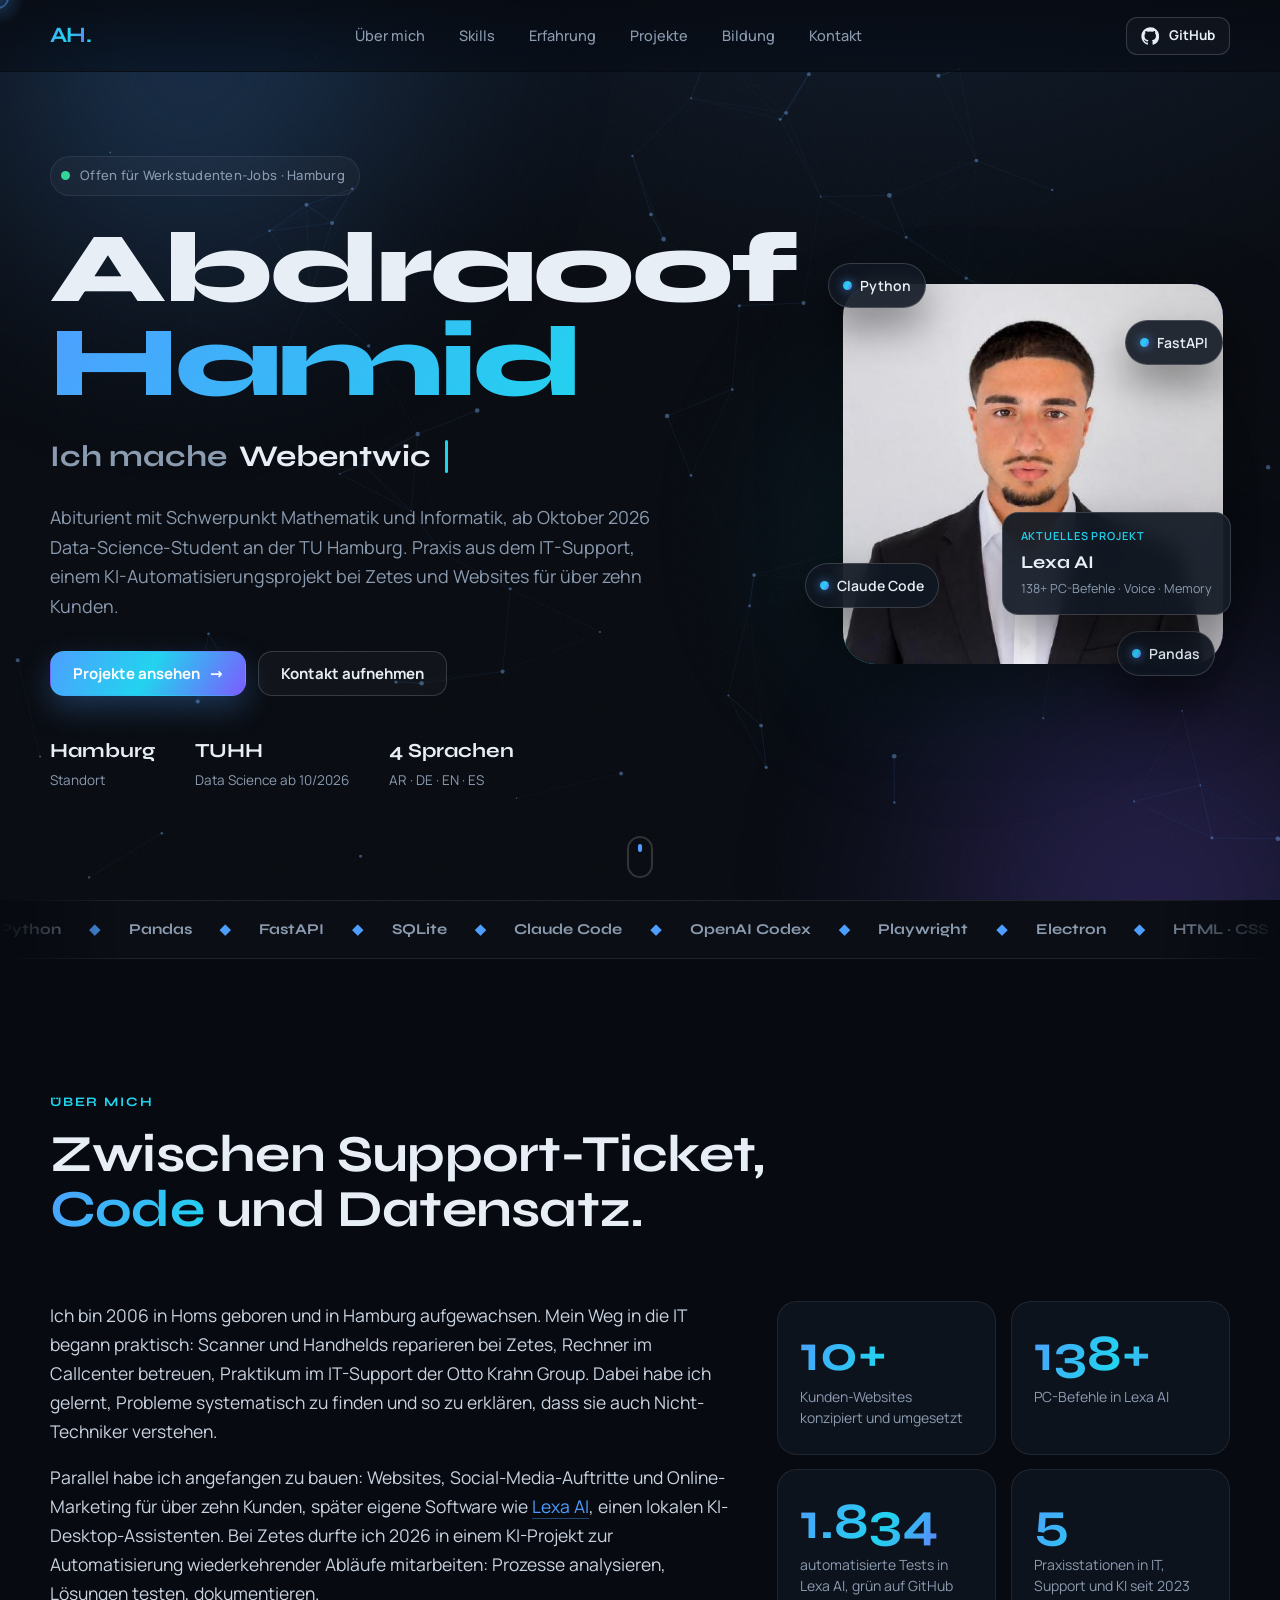
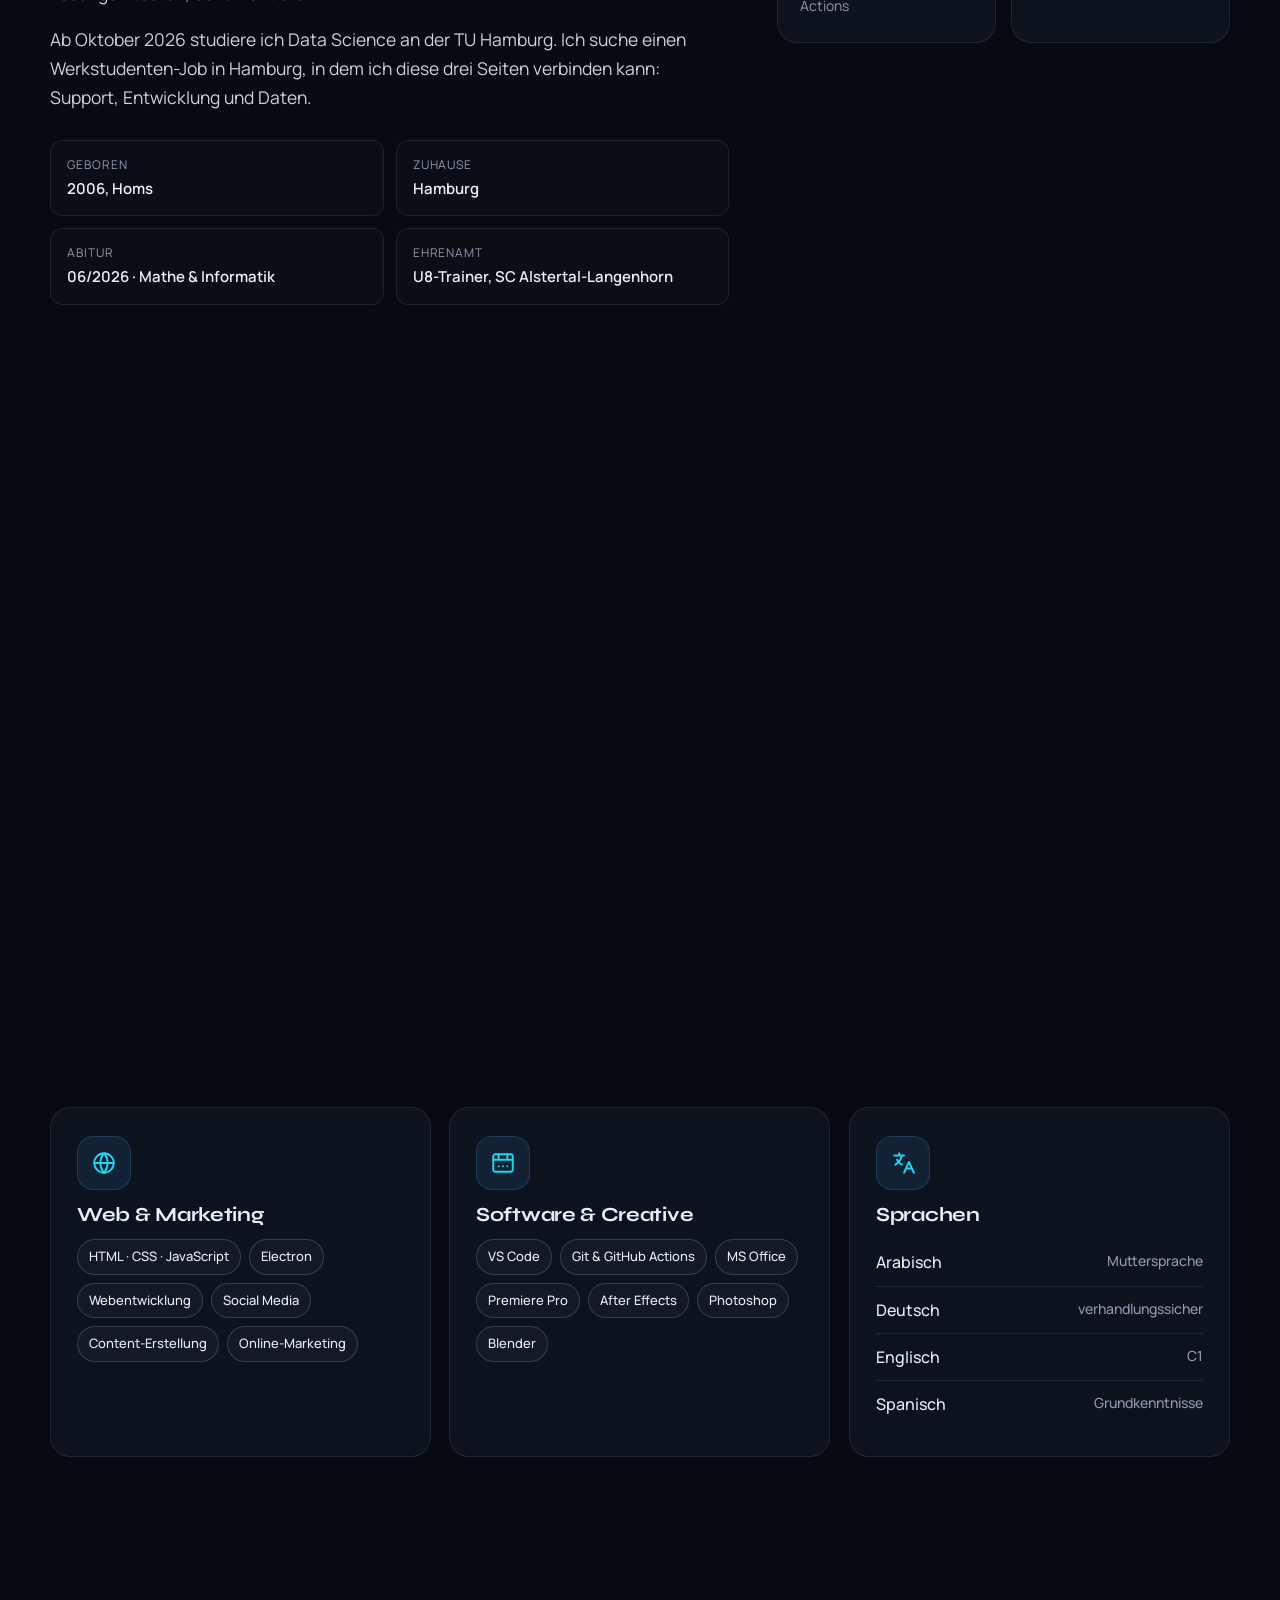
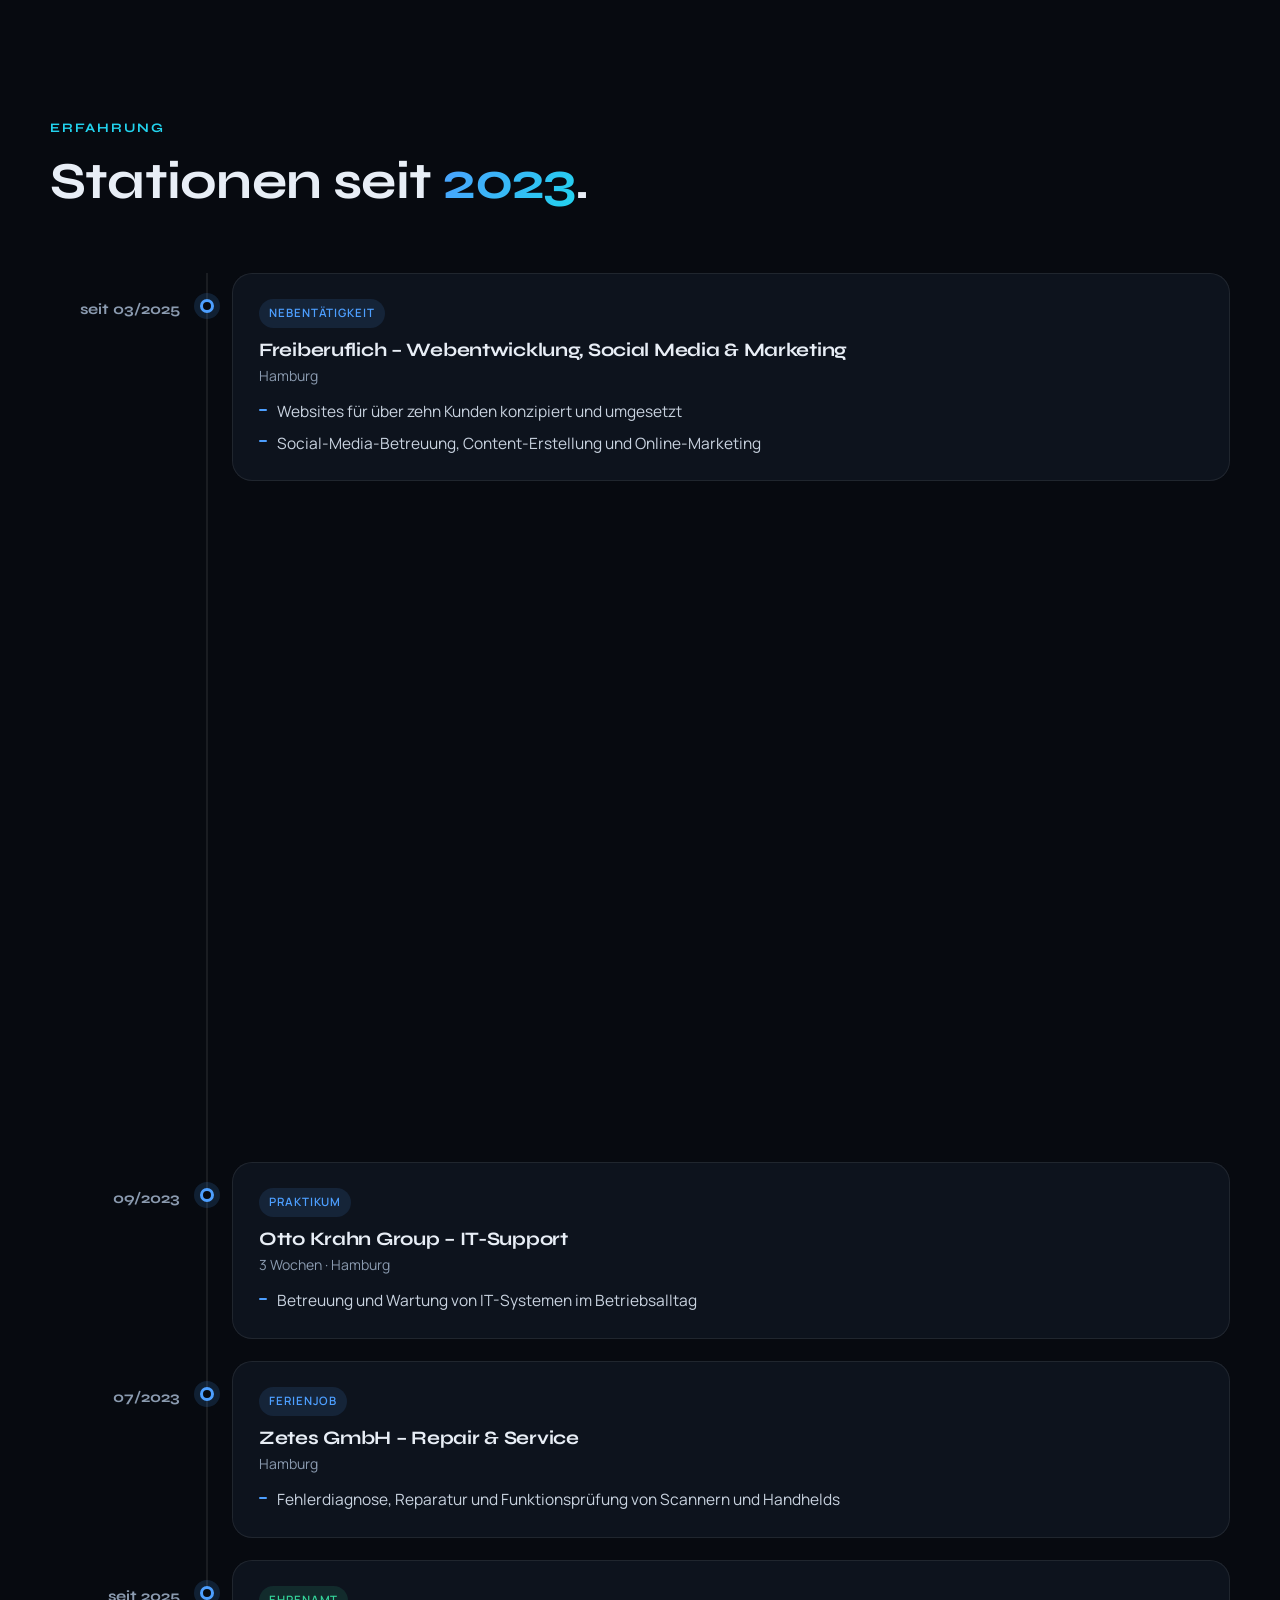
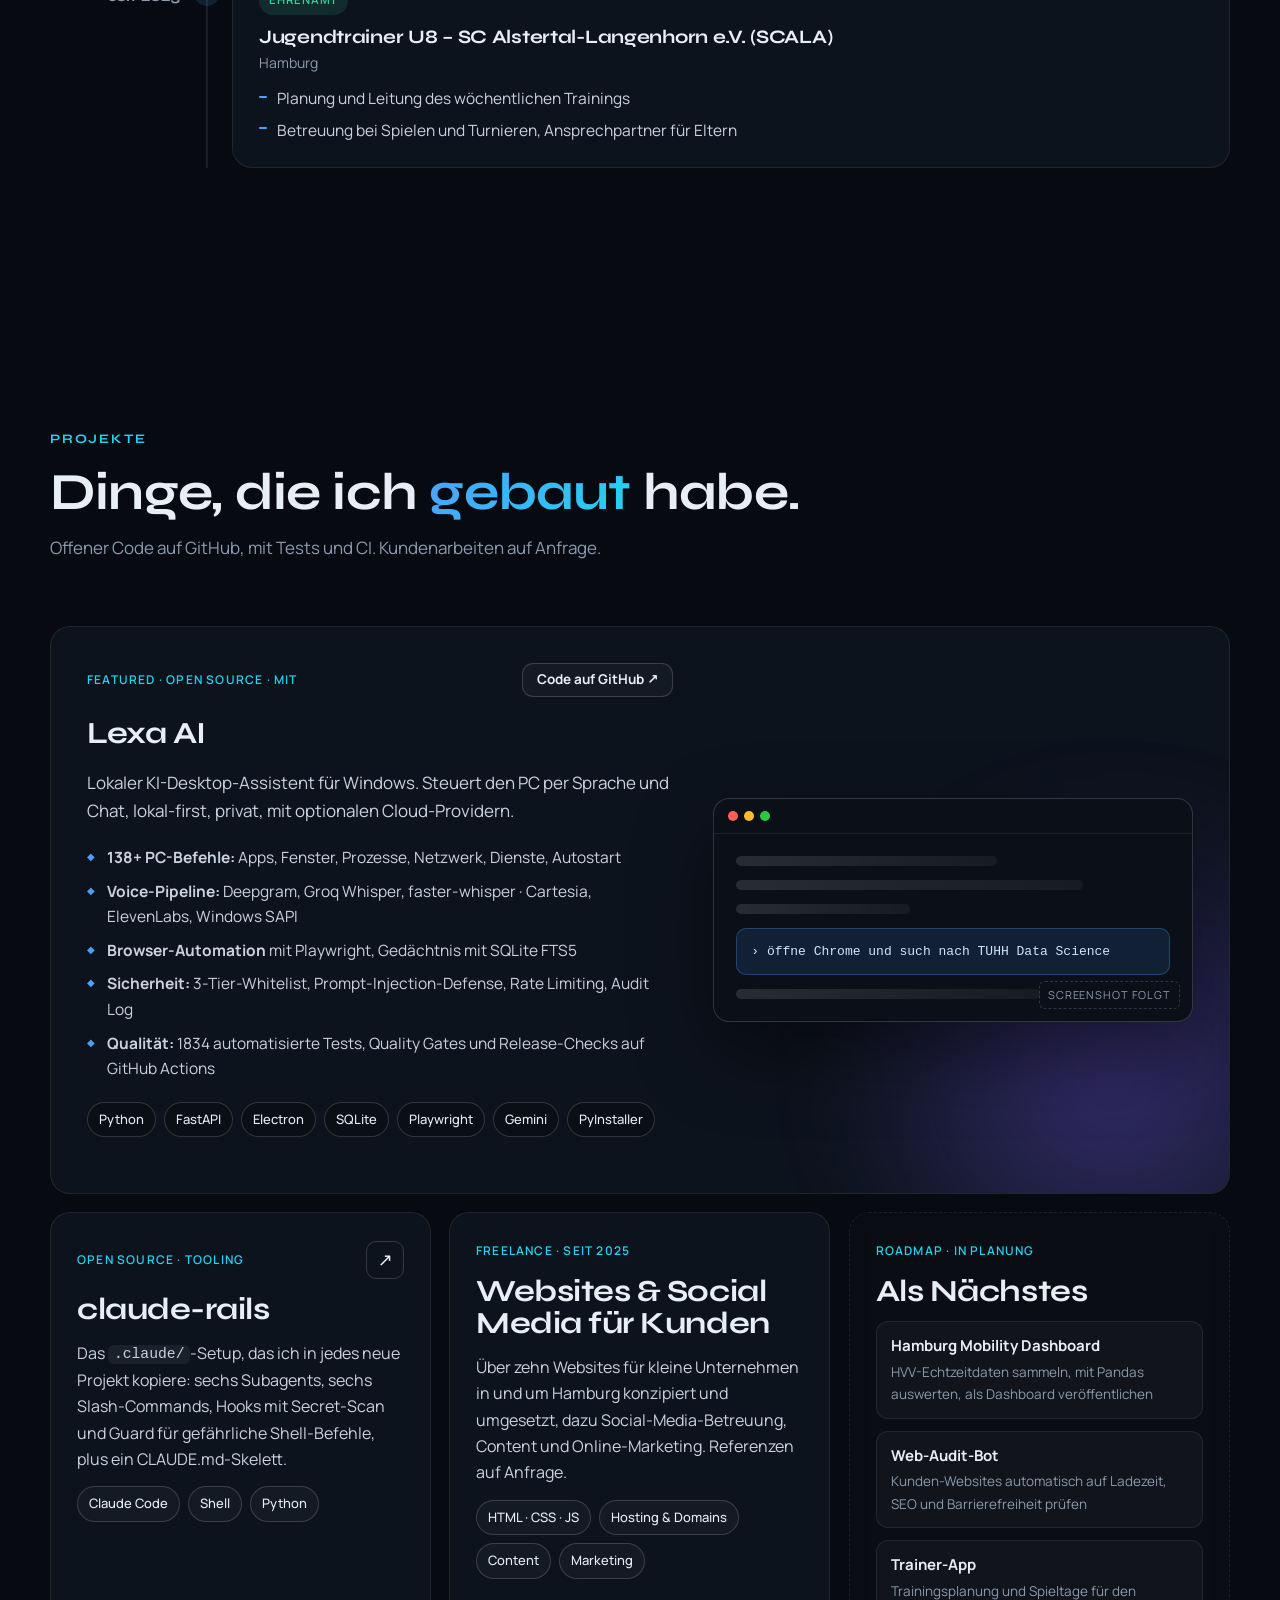
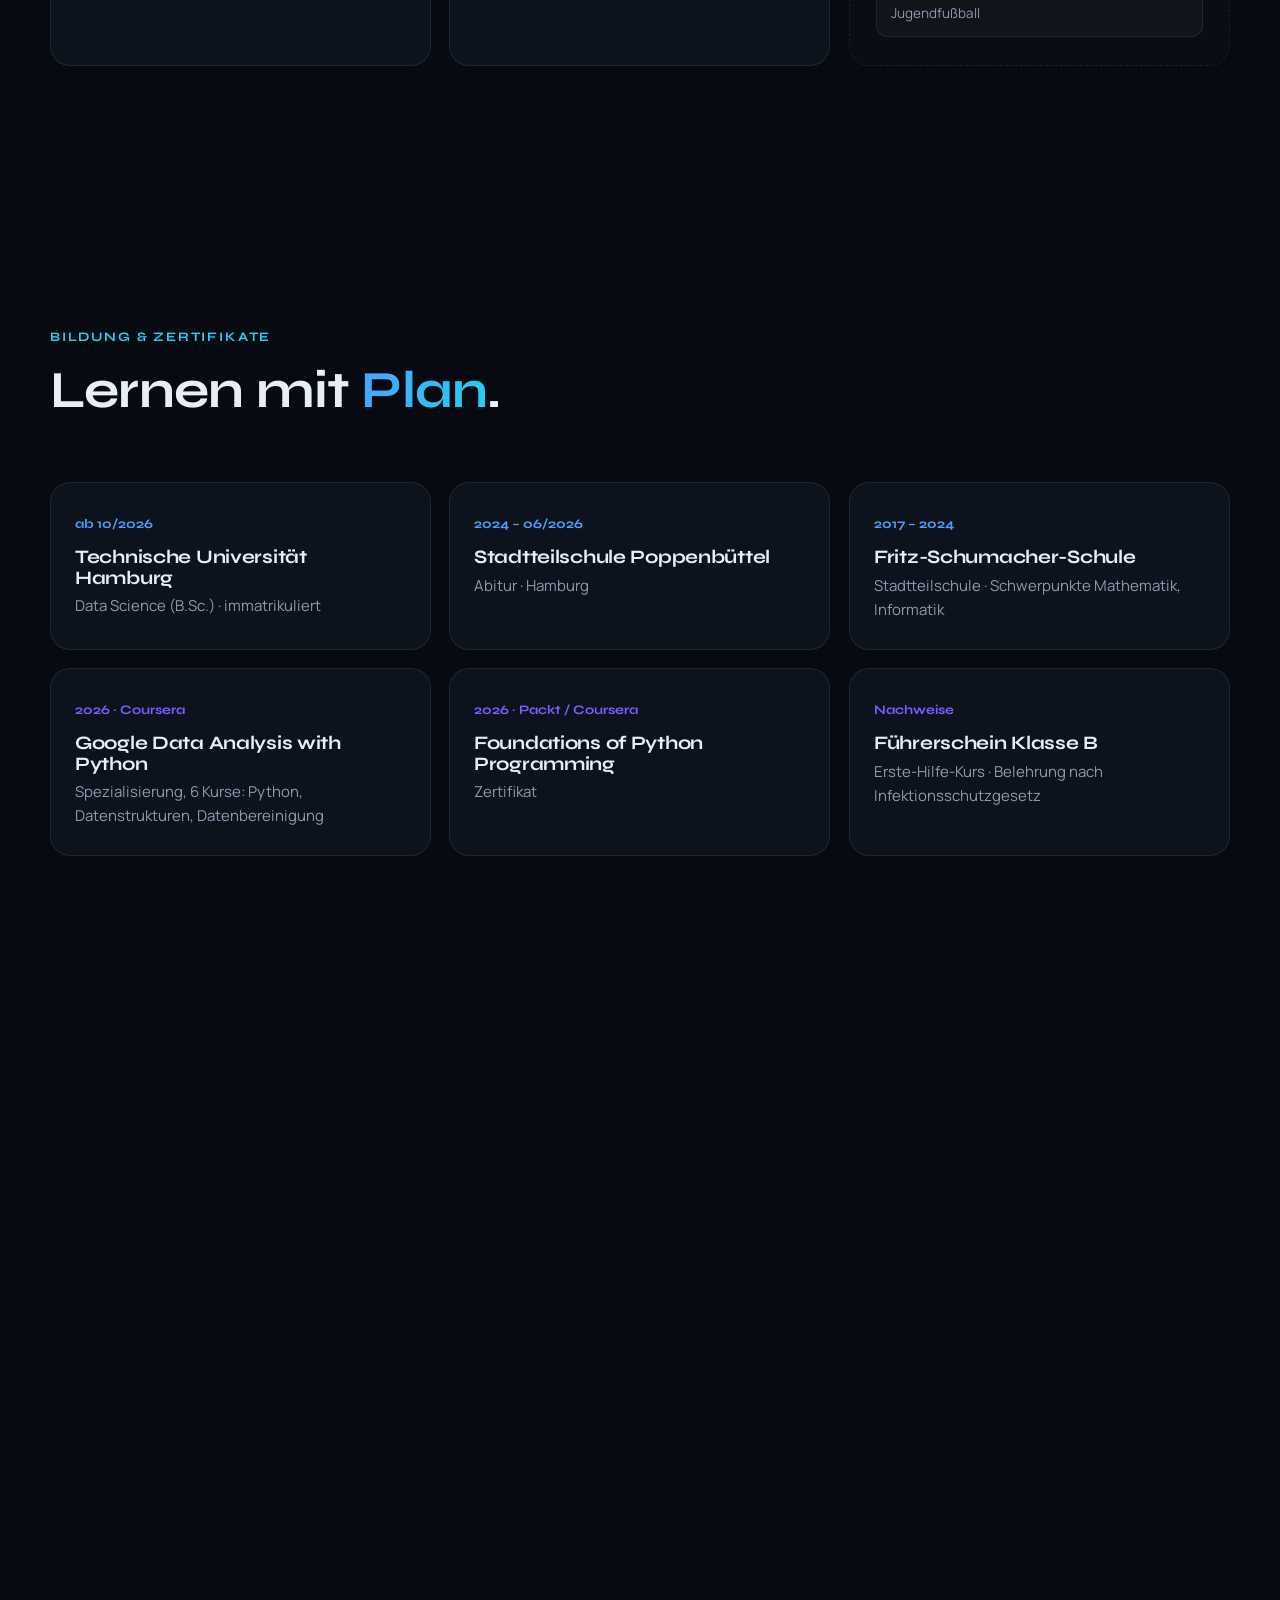
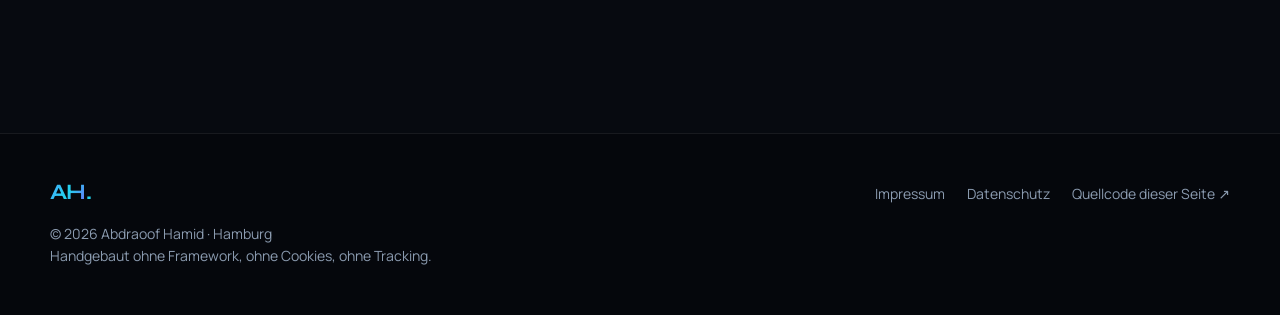
==== commit 2149d067: "Design-Pass: Syne + Manrope, SVG-Icons, JS-unabhängiger Hero - Schriften auf Syne (Display) und Manr" ====
--- a/index.html
+++ b/index.html
@@ -16,8 +16,8 @@
 <meta property="og:image" content="https://ahamid.de/assets/img/portrait.jpg">
 <meta name="twitter:card" content="summary">
 <link rel="icon" href="/favicon.svg" type="image/svg+xml">
-<link rel="preload" href="/assets/fonts/space-grotesk-latin.woff2" as="font" type="font/woff2" crossorigin>
-<link rel="preload" href="/assets/fonts/inter-latin.woff2" as="font" type="font/woff2" crossorigin>
+<link rel="preload" href="/assets/fonts/syne-latin.woff2" as="font" type="font/woff2" crossorigin>
+<link rel="preload" href="/assets/fonts/manrope-latin.woff2" as="font" type="font/woff2" crossorigin>
 <link rel="stylesheet" href="/assets/css/fonts.css">
 <link rel="stylesheet" href="/assets/css/style.css">
 <script type="application/ld+json">
@@ -79,34 +79,34 @@
 <section class="hero" id="hero">
   <div class="wrap hero-grid">
     <div class="hero-copy">
-      <span class="pill reveal"><span class="pulse"></span>Offen für Werkstudenten-Jobs · Hamburg</span>
-      <h1 class="reveal d1">Abdraoof<br><span class="grad">Hamid</span></h1>
-      <p class="role reveal d2" aria-live="polite">
+      <span class="pill rise"><span class="pulse"></span>Offen für Werkstudenten-Jobs · Hamburg</span>
+      <h1 class="rise d1">Abdraoof<br><span class="grad">Hamid</span></h1>
+      <p class="role rise d2" aria-live="polite">
         <span class="role-fixed">Ich mache</span>
         <span class="type" id="type" data-words="IT-Support|Webentwicklung|KI-Automatisierung|Data Science|Social-Media-Marketing">IT-Support</span><span class="caret" aria-hidden="true"></span>
       </p>
-      <p class="lead reveal d3">Abiturient mit Schwerpunkt Mathematik und Informatik, ab Oktober 2026 Data-Science-Student an der TU Hamburg. Praxis aus dem IT-Support, einem KI-Automatisierungsprojekt bei Zetes und Websites für über zehn Kunden.</p>
-      <div class="cta reveal d4">
+      <p class="lead rise d3">Abiturient mit Schwerpunkt Mathematik und Informatik, ab Oktober 2026 Data-Science-Student an der TU Hamburg. Praxis aus dem IT-Support, einem KI-Automatisierungsprojekt bei Zetes und Websites für über zehn Kunden.</p>
+      <div class="cta rise d4">
         <a class="btn btn-primary magnetic" href="#projects">Projekte ansehen <span class="arrow">→</span></a>
         <a class="btn btn-ghost magnetic" href="#contact">Kontakt aufnehmen</a>
       </div>
-      <ul class="hero-meta reveal d5" aria-label="Kurzprofil">
+      <ul class="hero-meta rise d5" aria-label="Kurzprofil">
         <li><strong>Hamburg</strong><span>Standort</span></li>
         <li><strong>TUHH</strong><span>Data Science ab 10/2026</span></li>
         <li><strong>4 Sprachen</strong><span>AR · DE · EN · ES</span></li>
       </ul>
     </div>
 
-    <div class="hero-visual reveal d2">
+    <div class="hero-visual rise d2">
       <div class="portrait tilt" data-tilt>
         <div class="portrait-ring"></div>
         <img src="/assets/img/portrait.jpg" width="460" height="460" alt="Porträt von Abdraoof Hamid" loading="eager" decoding="async">
         <div class="shine"></div>
       </div>
-      <div class="float chip c1"><span class="ico">🐍</span>Python</div>
-      <div class="float chip c2"><span class="ico">⚡</span>FastAPI</div>
-      <div class="float chip c3"><span class="ico">🤖</span>Claude Code</div>
-      <div class="float chip c4"><span class="ico">📊</span>Pandas</div>
+      <div class="float chip c1"><span class="dot" aria-hidden="true"></span>Python</div>
+      <div class="float chip c2"><span class="dot" aria-hidden="true"></span>FastAPI</div>
+      <div class="float chip c3"><span class="dot" aria-hidden="true"></span>Claude Code</div>
+      <div class="float chip c4"><span class="dot" aria-hidden="true"></span>Pandas</div>
       <div class="float card-mini c5">
         <span class="mini-label">Aktuelles Projekt</span>
         <strong>Lexa AI</strong>
@@ -129,7 +129,7 @@
 <section class="section" id="about">
   <div class="wrap">
     <div class="section-head reveal">
-      <span class="eyebrow">01 — Über mich</span>
+      <span class="eyebrow">Über mich</span>
       <h2>Zwischen Support-Ticket, <span class="grad">Code</span> und Datensatz.</h2>
     </div>
     <div class="about-grid">
@@ -158,38 +158,38 @@
 <section class="section" id="skills">
   <div class="wrap">
     <div class="section-head reveal">
-      <span class="eyebrow">02 — Skills</span>
+      <span class="eyebrow">Skills</span>
       <h2>Was ich <span class="grad">kann</span>.</h2>
       <p class="section-sub">Keine Prozentbalken, sondern das, womit ich tatsächlich arbeite.</p>
     </div>
     <div class="skills-grid">
       <article class="skill tilt reveal" data-tilt>
-        <div class="skill-ico">🛠️</div>
+        <div class="skill-ico" aria-hidden="true"><svg viewBox="0 0 24 24" fill="none" stroke="currentColor" stroke-width="1.8" stroke-linecap="round" stroke-linejoin="round"><path d="M14.7 6.3a4 4 0 0 0 5 5L22 9l-1-4-4-1-2.3 2.3z"/><path d="M13 11 4 20a2 2 0 0 0 3 3l9-9"/><path d="M9.5 14.5 6 11a4 4 0 0 1-1-4l3 3z"/></svg></div>
         <h3>IT & Support</h3>
         <ul class="tags"><li>Fehleranalyse</li><li>Anwenderbetreuung</li><li>Systembetreuung</li><li>Hardware-Reparatur</li><li>First-Level-Support</li><li>Monitoring</li><li>Windows</li></ul>
       </article>
       <article class="skill tilt reveal d1" data-tilt>
-        <div class="skill-ico">🐍</div>
+        <div class="skill-ico" aria-hidden="true"><svg viewBox="0 0 24 24" fill="none" stroke="currentColor" stroke-width="1.8" stroke-linecap="round" stroke-linejoin="round"><path d="m8 7-5 5 5 5"/><path d="m16 7 5 5-5 5"/><path d="m14 4-4 16"/></svg></div>
         <h3>Programmierung & Daten</h3>
         <ul class="tags"><li>Python</li><li>Datenstrukturen</li><li>Datenbereinigung</li><li>Pandas</li><li>SQLite</li><li>FastAPI</li><li>App-Entwicklung</li><li>pytest</li></ul>
       </article>
       <article class="skill tilt reveal d2" data-tilt>
-        <div class="skill-ico">🤖</div>
+        <div class="skill-ico" aria-hidden="true"><svg viewBox="0 0 24 24" fill="none" stroke="currentColor" stroke-width="1.8" stroke-linecap="round" stroke-linejoin="round"><rect x="6" y="6" width="12" height="12" rx="2"/><path d="M9 2v4M15 2v4M9 18v4M15 18v4M2 9h4M2 15h4M18 9h4M18 15h4"/><path d="M10 10h4v4h-4z"/></svg></div>
         <h3>KI & Automatisierung</h3>
         <ul class="tags"><li>Claude Code</li><li>OpenAI Codex</li><li>Antigravity</li><li>Prozessanalyse</li><li>LLM-Integration</li><li>Playwright</li><li>Voice (STT/TTS)</li></ul>
       </article>
       <article class="skill tilt reveal d3" data-tilt>
-        <div class="skill-ico">🌐</div>
+        <div class="skill-ico" aria-hidden="true"><svg viewBox="0 0 24 24" fill="none" stroke="currentColor" stroke-width="1.8" stroke-linecap="round" stroke-linejoin="round"><circle cx="12" cy="12" r="9"/><path d="M3 12h18M12 3a14 14 0 0 1 0 18M12 3a14 14 0 0 0 0 18"/></svg></div>
         <h3>Web & Marketing</h3>
         <ul class="tags"><li>HTML · CSS · JavaScript</li><li>Electron</li><li>Webentwicklung</li><li>Social Media</li><li>Content-Erstellung</li><li>Online-Marketing</li></ul>
       </article>
       <article class="skill tilt reveal d4" data-tilt>
-        <div class="skill-ico">🎬</div>
+        <div class="skill-ico" aria-hidden="true"><svg viewBox="0 0 24 24" fill="none" stroke="currentColor" stroke-width="1.8" stroke-linecap="round" stroke-linejoin="round"><rect x="3" y="4" width="18" height="16" rx="2"/><path d="M3 9h18M8 4v5M16 4v5M8 15h.01M12 15h.01M16 15h.01"/></svg></div>
         <h3>Software & Creative</h3>
         <ul class="tags"><li>VS Code</li><li>Git & GitHub Actions</li><li>MS Office</li><li>Premiere Pro</li><li>After Effects</li><li>Photoshop</li><li>Blender</li></ul>
       </article>
       <article class="skill tilt reveal d5" data-tilt>
-        <div class="skill-ico">🗣️</div>
+        <div class="skill-ico" aria-hidden="true"><svg viewBox="0 0 24 24" fill="none" stroke="currentColor" stroke-width="1.8" stroke-linecap="round" stroke-linejoin="round"><path d="M4 5h9M8.5 3v2M11 5c-.8 3.6-3 6.4-6 8.5"/><path d="M6.5 9c1 2 2.6 3.6 4.5 4.5"/><path d="m13 21 4.5-10L22 21M14.8 17h5.4"/></svg></div>
         <h3>Sprachen</h3>
         <ul class="langs">
           <li><span>Arabisch</span><em>Muttersprache</em></li>
@@ -206,7 +206,7 @@
 <section class="section" id="experience">
   <div class="wrap">
     <div class="section-head reveal">
-      <span class="eyebrow">03 — Erfahrung</span>
+      <span class="eyebrow">Erfahrung</span>
       <h2>Stationen seit <span class="grad">2023</span>.</h2>
     </div>
     <ol class="timeline" id="timeline">
@@ -299,7 +299,7 @@
 <section class="section" id="projects">
   <div class="wrap">
     <div class="section-head reveal">
-      <span class="eyebrow">04 — Projekte</span>
+      <span class="eyebrow">Projekte</span>
       <h2>Dinge, die ich <span class="grad">gebaut</span> habe.</h2>
       <p class="section-sub">Offener Code auf GitHub, mit Tests und CI. Kundenarbeiten auf Anfrage.</p>
     </div>
@@ -372,7 +372,7 @@
 <section class="section" id="education">
   <div class="wrap">
     <div class="section-head reveal">
-      <span class="eyebrow">05 — Bildung & Zertifikate</span>
+      <span class="eyebrow">Bildung & Zertifikate</span>
       <h2>Lernen mit <span class="grad">Plan</span>.</h2>
     </div>
     <div class="edu-grid">
@@ -415,7 +415,7 @@
   <div class="wrap">
     <div class="contact-card reveal">
       <div class="contact-glow"></div>
-      <span class="eyebrow">06 — Kontakt</span>
+      <span class="eyebrow">Kontakt</span>
       <h2>Lass uns <span class="grad">reden</span>.</h2>
       <p class="lead">Werkstudenten-Job in Data, KI oder IT in Hamburg? Website oder Social Media für dein Unternehmen? Eine E-Mail reicht.</p>
       <div class="contact-actions">
--- a/assets/css/fonts.css
+++ b/assets/css/fonts.css
@@ -1,17 +1,17 @@
-/* Selbst gehostete Schriften (Google Fonts, OFL) - kein Request an Google. Variable Fonts, Latin-Subset. */
+/* Selbst gehostete Schriften (Google Fonts, SIL OFL 1.1) - kein Request an Google. Variable Fonts, Latin-Subset. */
 @font-face {
-  font-family: 'Inter';
+  font-family: 'Manrope';
   font-style: normal;
-  font-weight: 400 600;
+  font-weight: 400 800;
   font-display: swap;
-  src: url(../fonts/inter-latin.woff2) format('woff2');
+  src: url(../fonts/manrope-latin.woff2) format('woff2');
   unicode-range: U+0000-00FF, U+0131, U+0152-0153, U+02BB-02BC, U+02C6, U+02DA, U+02DC, U+0304, U+0308, U+0329, U+2000-206F, U+20AC, U+2122, U+2191, U+2193, U+2212, U+2215, U+FEFF, U+FFFD;
 }
 @font-face {
-  font-family: 'Space Grotesk';
+  font-family: 'Syne';
   font-style: normal;
-  font-weight: 500 700;
+  font-weight: 700 800;
   font-display: swap;
-  src: url(../fonts/space-grotesk-latin.woff2) format('woff2');
+  src: url(../fonts/syne-latin.woff2) format('woff2');
   unicode-range: U+0000-00FF, U+0131, U+0152-0153, U+02BB-02BC, U+02C6, U+02DA, U+02DC, U+0304, U+0308, U+0329, U+2000-206F, U+20AC, U+2122, U+2191, U+2193, U+2212, U+2215, U+FEFF, U+FFFD;
 }
--- a/assets/css/style.css
+++ b/assets/css/style.css
@@ -21,8 +21,8 @@
   --radius: 20px;
   --radius-sm: 12px;
   --shadow: 0 30px 80px rgba(0, 0, 0, .45);
-  --font-display: 'Space Grotesk', ui-sans-serif, system-ui, -apple-system, 'Segoe UI', Roboto, sans-serif;
-  --font-body: 'Inter', ui-sans-serif, system-ui, -apple-system, 'Segoe UI', Roboto, sans-serif;
+  --font-display: 'Syne', ui-sans-serif, system-ui, -apple-system, 'Segoe UI', Roboto, sans-serif;
+  --font-body: 'Manrope', ui-sans-serif, system-ui, -apple-system, 'Segoe UI', Roboto, sans-serif;
   --ease: cubic-bezier(.22, 1, .36, 1);
   --nav-h: 72px;
 }
@@ -43,7 +43,7 @@
 
 img { max-width: 100%; display: block; }
 a { color: inherit; }
-h1, h2, h3 { font-family: var(--font-display); letter-spacing: -.02em; line-height: 1.08; margin: 0; }
+h1, h2, h3 { font-family: var(--font-display); letter-spacing: -.015em; line-height: 1.06; margin: 0; }
 h2 { font-size: clamp(30px, 4.6vw, 52px); font-weight: 700; }
 h3 { font-size: clamp(19px, 2vw, 24px); font-weight: 700; }
 p { margin: 0 0 1em; }
@@ -157,7 +157,7 @@
 /* ---------- Buttons ---------- */
 .btn {
   display: inline-flex; align-items: center; gap: 10px; text-decoration: none; cursor: pointer;
-  font: 600 15px/1 var(--font-body); color: var(--ink);
+  font: 700 15px/1 var(--font-body); color: var(--ink);
   padding: 14px 22px; border-radius: 14px; border: 1px solid var(--line-strong); background: rgba(255,255,255,.03);
   transition: transform .25s var(--ease), border-color .25s, background .25s, box-shadow .25s;
   will-change: transform; position: relative; overflow: hidden;
@@ -177,7 +177,7 @@
 .btn:hover .arrow { transform: translateX(4px); }
 
 /* ---------- Hero ---------- */
-.hero { position: relative; min-height: calc(100vh - var(--nav-h)); display: flex; align-items: center; padding: 56px 0 80px; }
+.hero { position: relative; min-height: min(calc(100vh - var(--nav-h)), 860px); display: flex; align-items: center; padding: 56px 0 80px; }
 .hero-grid { display: grid; grid-template-columns: 1.15fr .85fr; gap: 48px; align-items: center; }
 .pill {
   display: inline-flex; align-items: center; gap: 10px; font-size: 13px; font-weight: 500; letter-spacing: .02em;
@@ -186,8 +186,8 @@
 }
 .pulse { width: 9px; height: 9px; border-radius: 50%; background: var(--green); box-shadow: 0 0 0 0 rgba(52,211,153,.6); animation: pulse 2s infinite; }
 @keyframes pulse { 0% { box-shadow: 0 0 0 0 rgba(52,211,153,.6); } 70% { box-shadow: 0 0 0 10px rgba(52,211,153,0); } 100% { box-shadow: 0 0 0 0 rgba(52,211,153,0); } }
-.hero h1 { font-size: clamp(48px, 8.4vw, 104px); font-weight: 700; line-height: .95; margin-bottom: 22px; }
-.role { font-family: var(--font-display); font-size: clamp(20px, 2.6vw, 30px); font-weight: 500; margin: 0 0 22px; display: flex; align-items: center; flex-wrap: wrap; gap: 0 12px; min-height: 1.4em; }
+.hero h1 { font-size: clamp(46px, 8vw, 100px); font-weight: 800; line-height: .94; letter-spacing: -.03em; margin-bottom: 22px; }
+.role { font-family: var(--font-display); font-size: clamp(20px, 2.6vw, 30px); font-weight: 700; margin: 0 0 22px; display: flex; align-items: center; flex-wrap: wrap; gap: 0 12px; min-height: 1.4em; }
 .role-fixed { color: var(--muted); }
 .type { color: var(--ink); }
 .caret { display: inline-block; width: 3px; height: 1.1em; background: var(--accent-3); margin-left: 2px; animation: blink 1s steps(2) infinite; border-radius: 2px; }
@@ -230,7 +230,7 @@
   background: rgba(17,24,35,.9); border: 1px solid var(--line-strong); font-weight: 600; font-size: 14px;
   backdrop-filter: blur(10px);
 }
-.chip .ico { font-size: 16px; }
+.chip .dot { width: 9px; height: 9px; border-radius: 50%; background: var(--grad); box-shadow: 0 0 10px rgba(77,159,255,.7); }
 .c1 { top: 6%; left: -4%; animation-delay: -1s; }
 .c2 { top: 18%; right: 0; animation-delay: -3s; }
 .c3 { bottom: 22%; left: -10%; animation-delay: -2s; }
@@ -275,9 +275,13 @@
 .eyebrow { display: inline-block; font-family: var(--font-display); font-size: 13px; letter-spacing: .14em; text-transform: uppercase; color: var(--accent-3); margin-bottom: 14px; font-weight: 600; }
 .section-sub { color: var(--muted); margin-top: 14px; font-size: 17px; }
 
-/* ---------- Reveal ---------- */
-.reveal { opacity: 0; transform: translateY(28px); transition: opacity .8s var(--ease), transform .8s var(--ease); }
-.reveal.in { opacity: 1; transform: none; }
+/* ---------- Reveal (nur wenn JS aktiv ist, sonst sofort sichtbar) ---------- */
+.js .reveal { opacity: 0; transform: translateY(28px); transition: opacity .8s var(--ease), transform .8s var(--ease); }
+.js .reveal.in { opacity: 1; transform: none; }
+/* Hero: reine CSS-Animation, unabhängig von JS */
+.rise { animation: rise .9s var(--ease) both; }
+@keyframes rise { from { opacity: 0; transform: translateY(26px); } to { opacity: 1; transform: none; } }
+.rise.d1 { animation-delay: .1s; } .rise.d2 { animation-delay: .2s; } .rise.d3 { animation-delay: .3s; } .rise.d4 { animation-delay: .4s; } .rise.d5 { animation-delay: .5s; }
 .d1 { transition-delay: .08s; } .d2 { transition-delay: .16s; } .d3 { transition-delay: .24s; } .d4 { transition-delay: .32s; } .d5 { transition-delay: .4s; }
 
 /* ---------- Karten / Tilt ---------- */
@@ -312,7 +316,8 @@
 /* ---------- Skills ---------- */
 .skills-grid { display: grid; grid-template-columns: repeat(3, 1fr); gap: 18px; }
 .skill { padding: 28px 26px; }
-.skill-ico { font-size: 28px; margin-bottom: 14px; width: 54px; height: 54px; display: grid; place-items: center; border-radius: 16px; background: rgba(77,159,255,.1); border: 1px solid rgba(77,159,255,.2); }
+.skill-ico { margin-bottom: 14px; width: 54px; height: 54px; display: grid; place-items: center; border-radius: 16px; background: rgba(77,159,255,.1); border: 1px solid rgba(77,159,255,.2); color: var(--accent-3); }
+.skill-ico svg { width: 26px; height: 26px; }
 .skill h3 { margin-bottom: 14px; font-size: 20px; }
 .tags { display: flex; flex-wrap: wrap; gap: 8px; }
 .tags li { font-size: 13px; font-weight: 500; padding: 6px 11px; border-radius: 999px; border: 1px solid var(--line-strong); background: rgba(255,255,255,.03); transition: border-color .2s, transform .2s var(--ease), background .2s; }
@@ -451,7 +456,8 @@
 /* ---------- Reduced Motion ---------- */
 @media (prefers-reduced-motion: reduce) {
   *, *::before, *::after { animation-duration: .01ms !important; animation-iteration-count: 1 !important; transition-duration: .01ms !important; }
-  .reveal { opacity: 1; transform: none; }
+  .js .reveal { opacity: 1; transform: none; }
+  .rise { animation: none; }
   .blob, .grain, #net, .shine, .cursor { display: none; }
   .marquee-track { animation: none; }
   .timeline::after { height: 100%; }
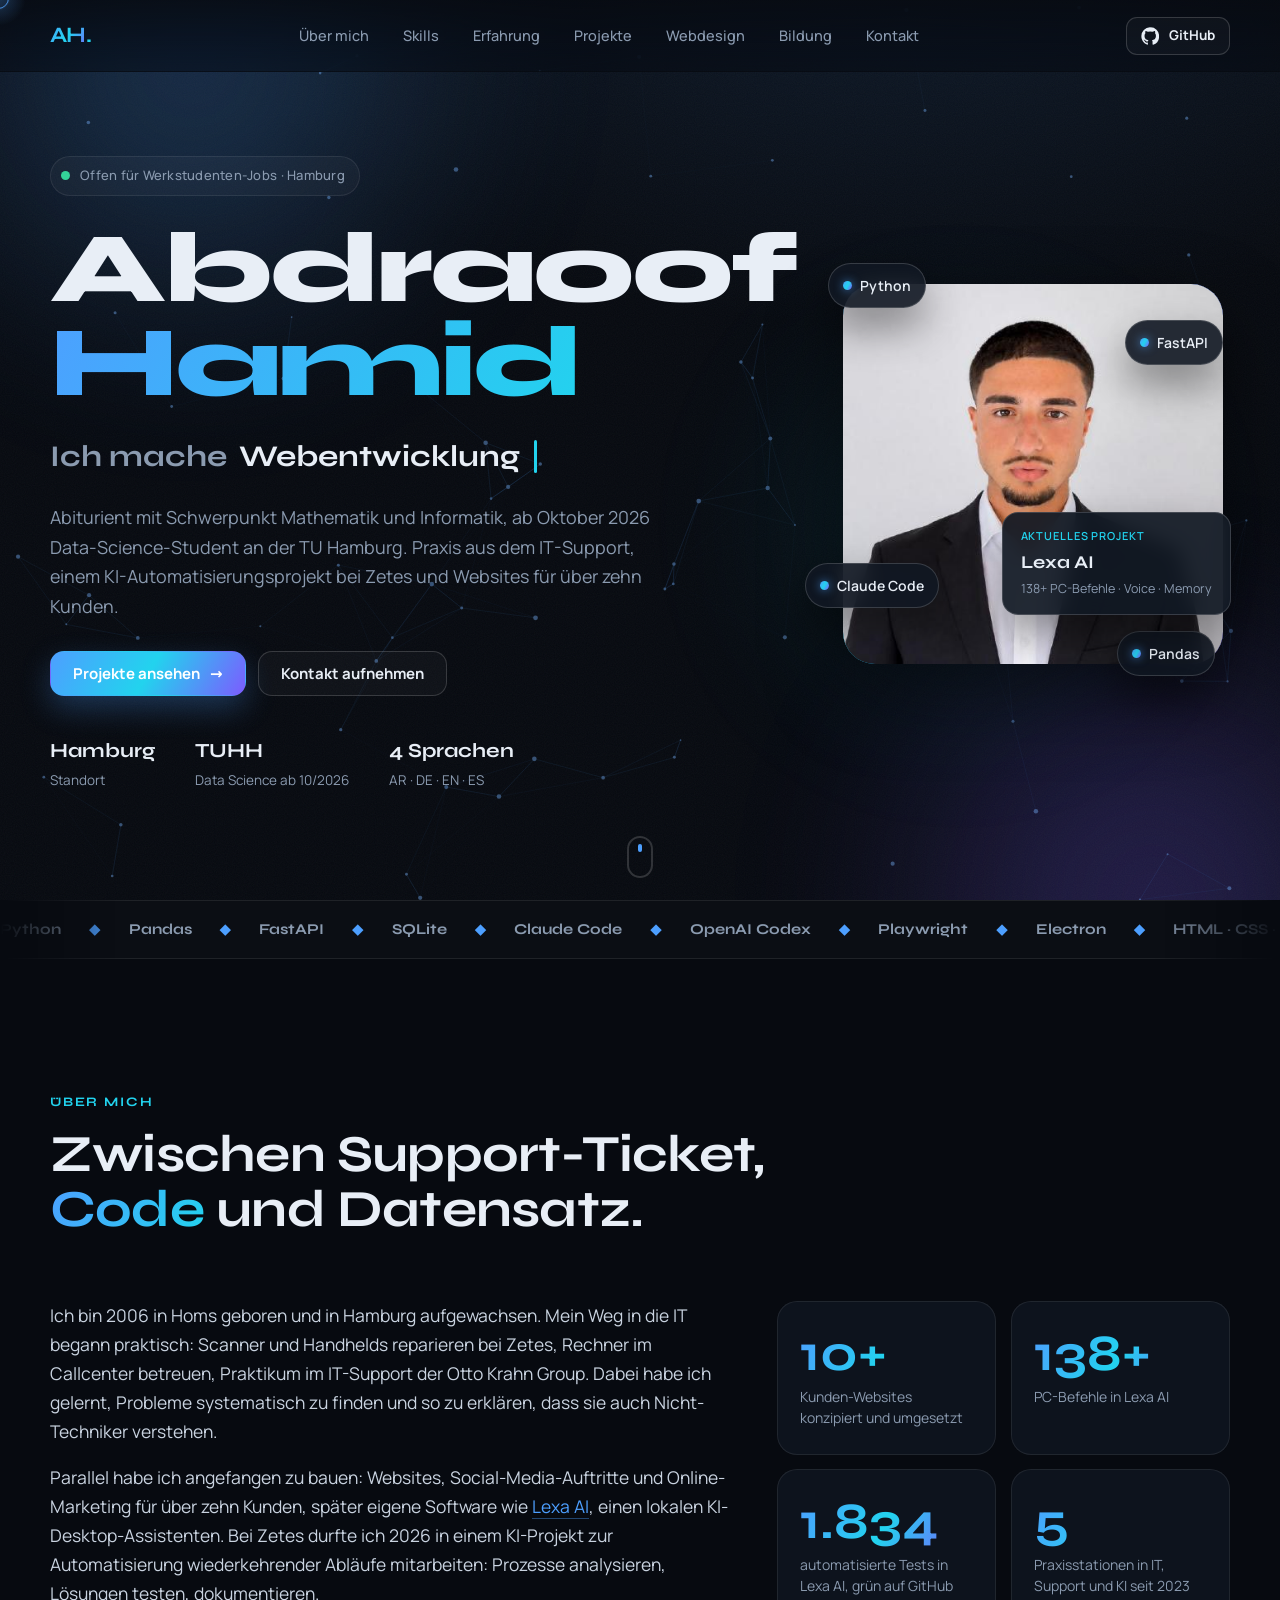
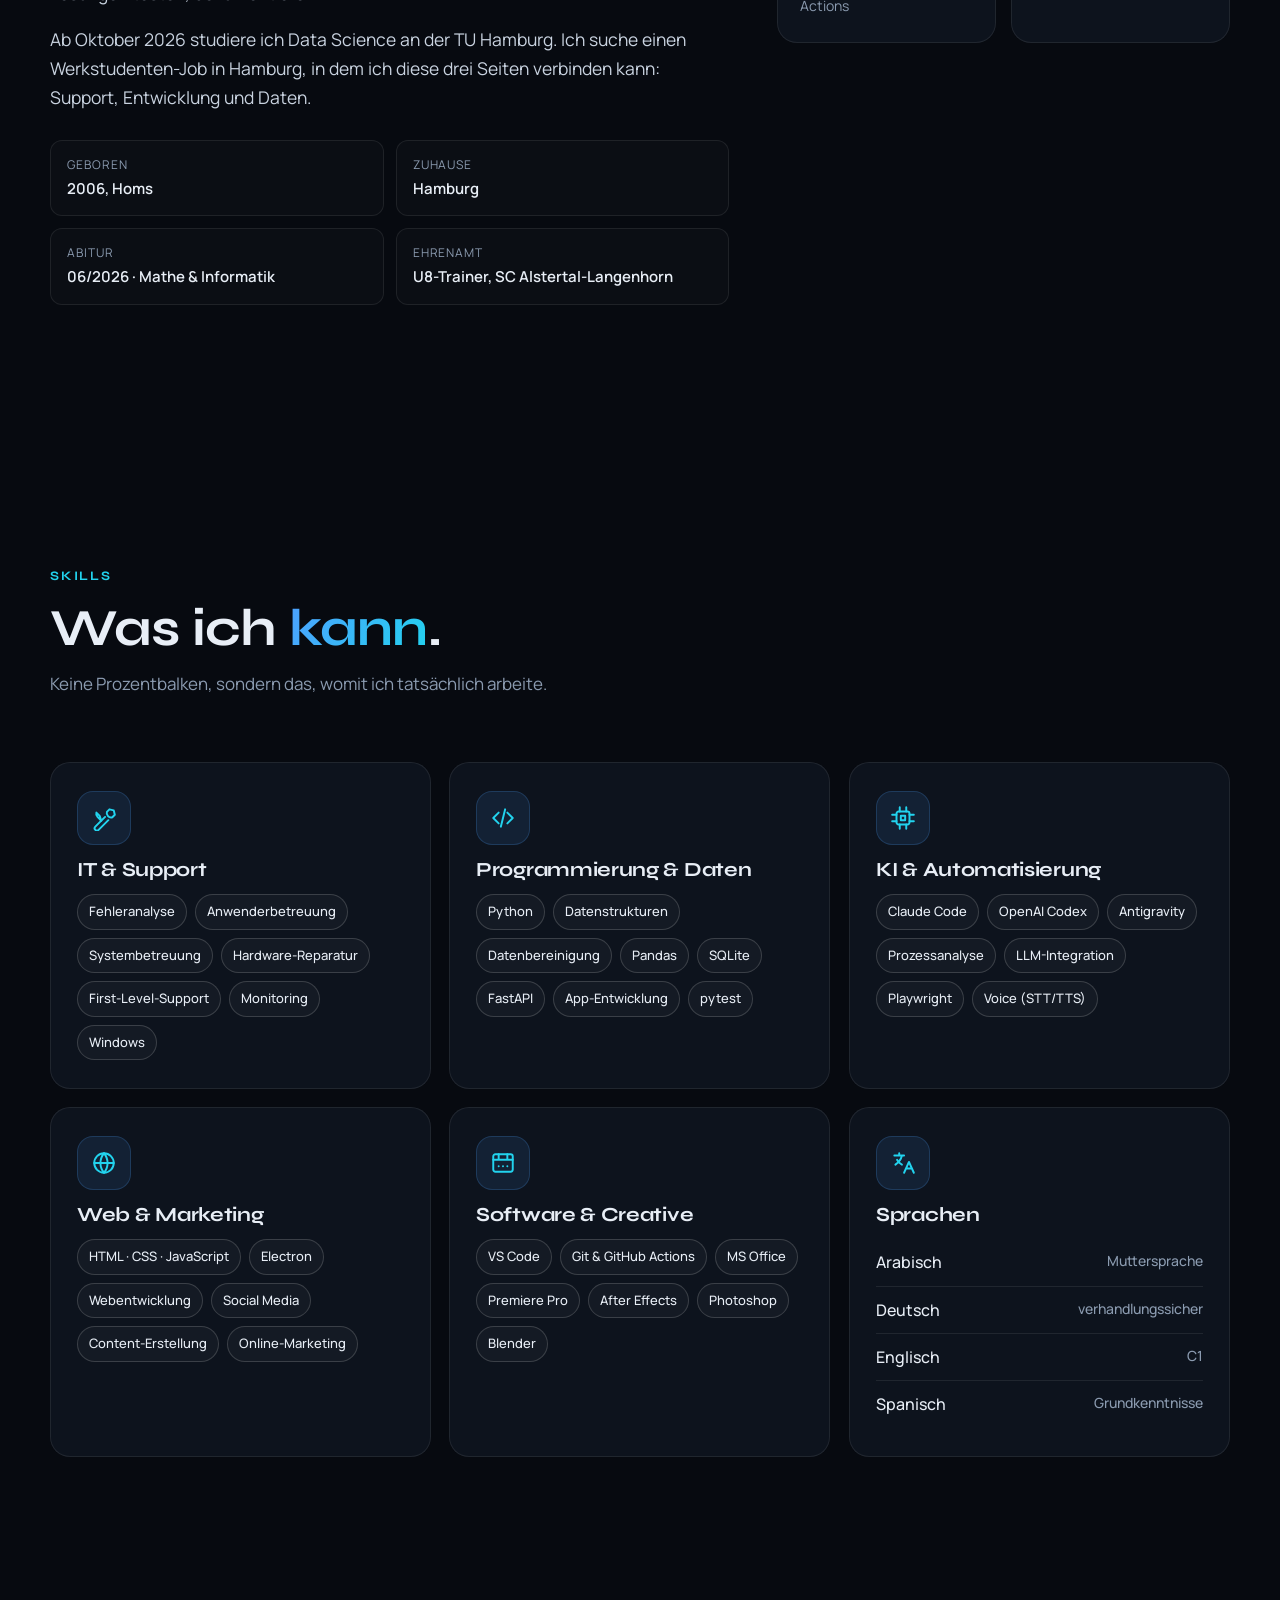
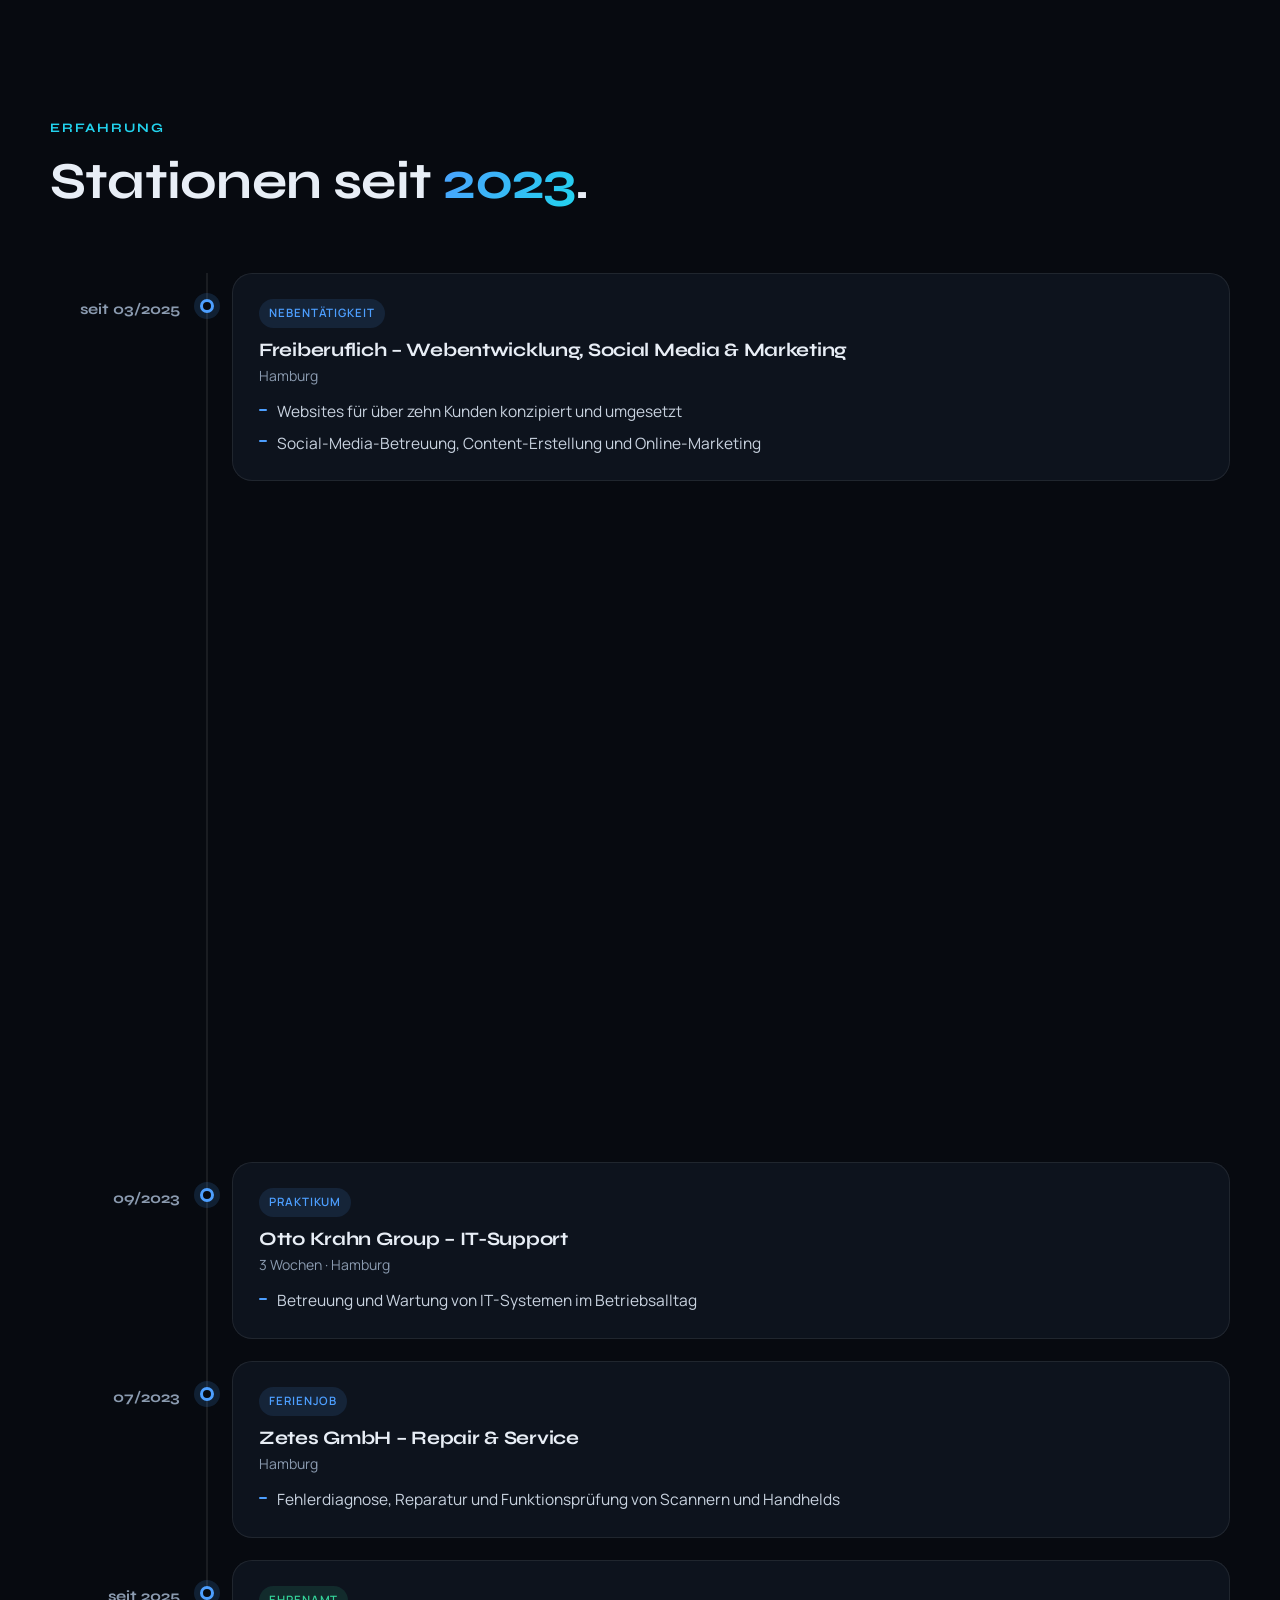
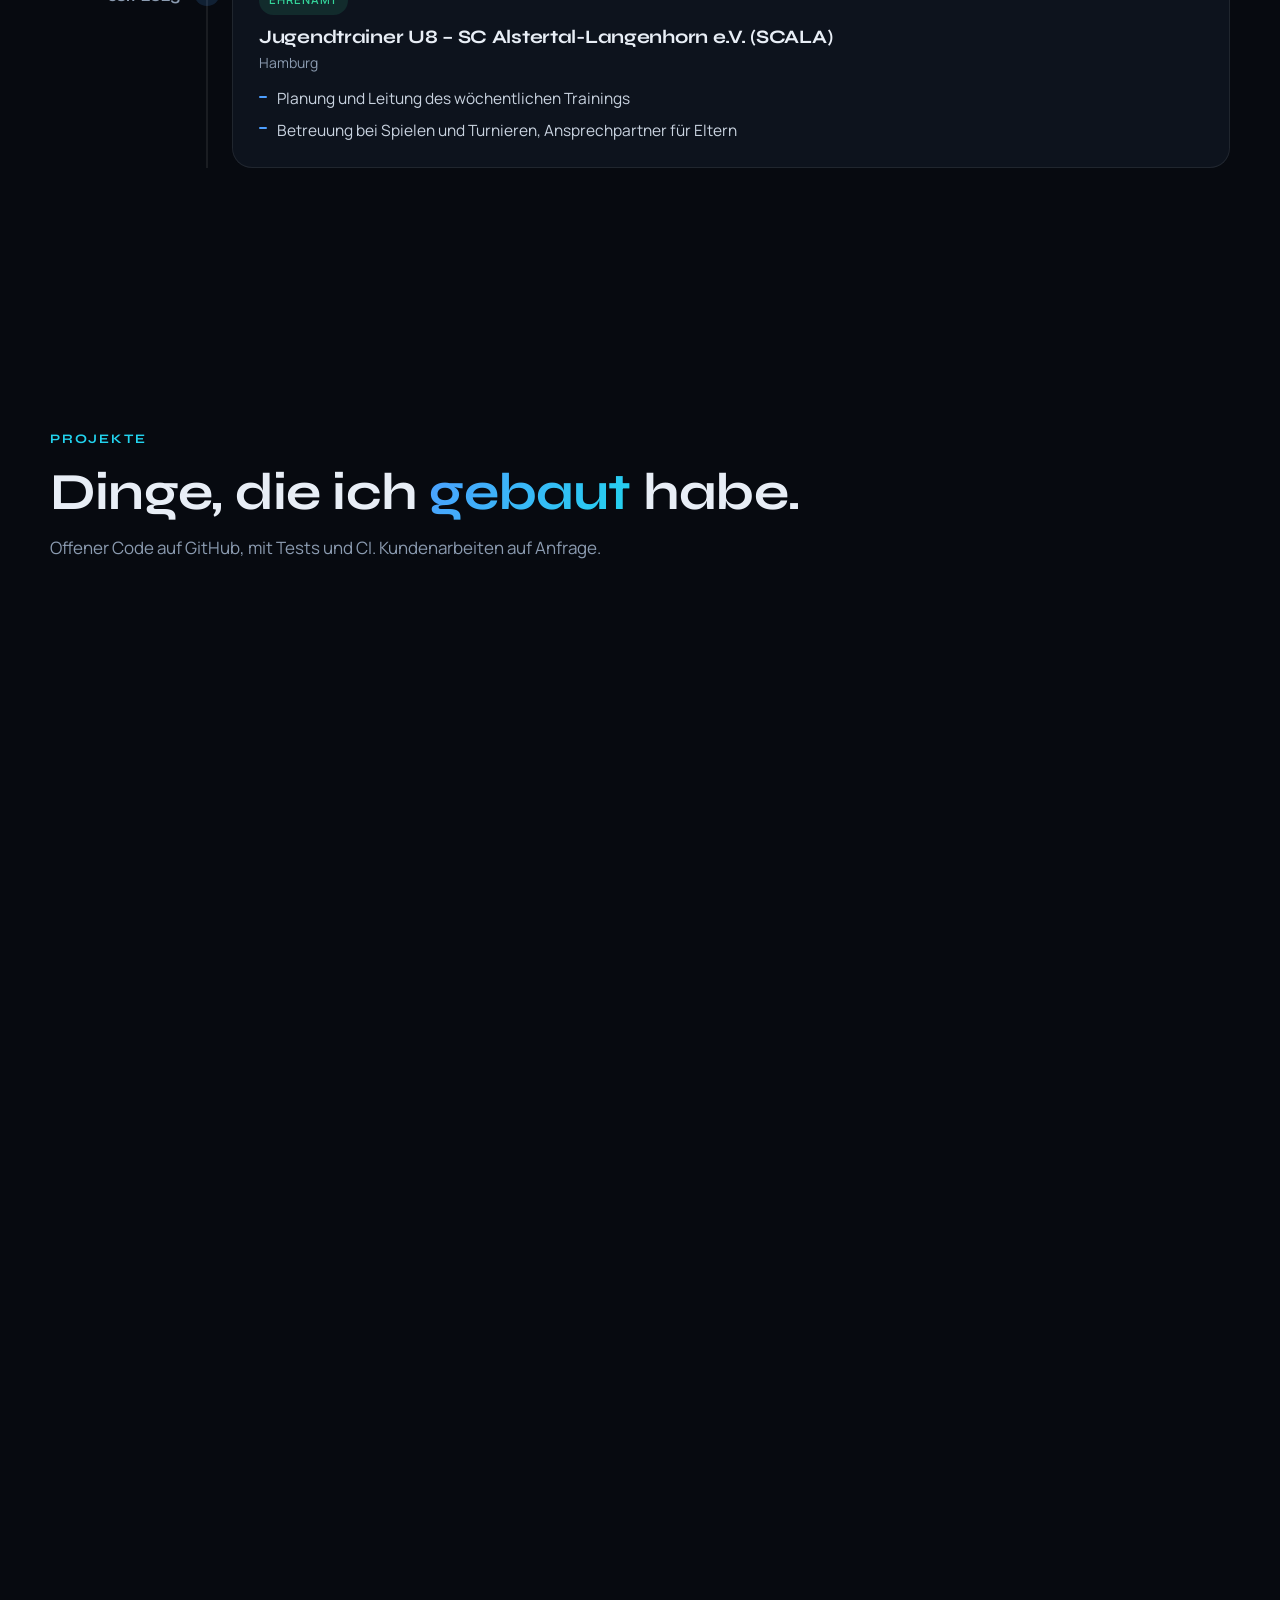
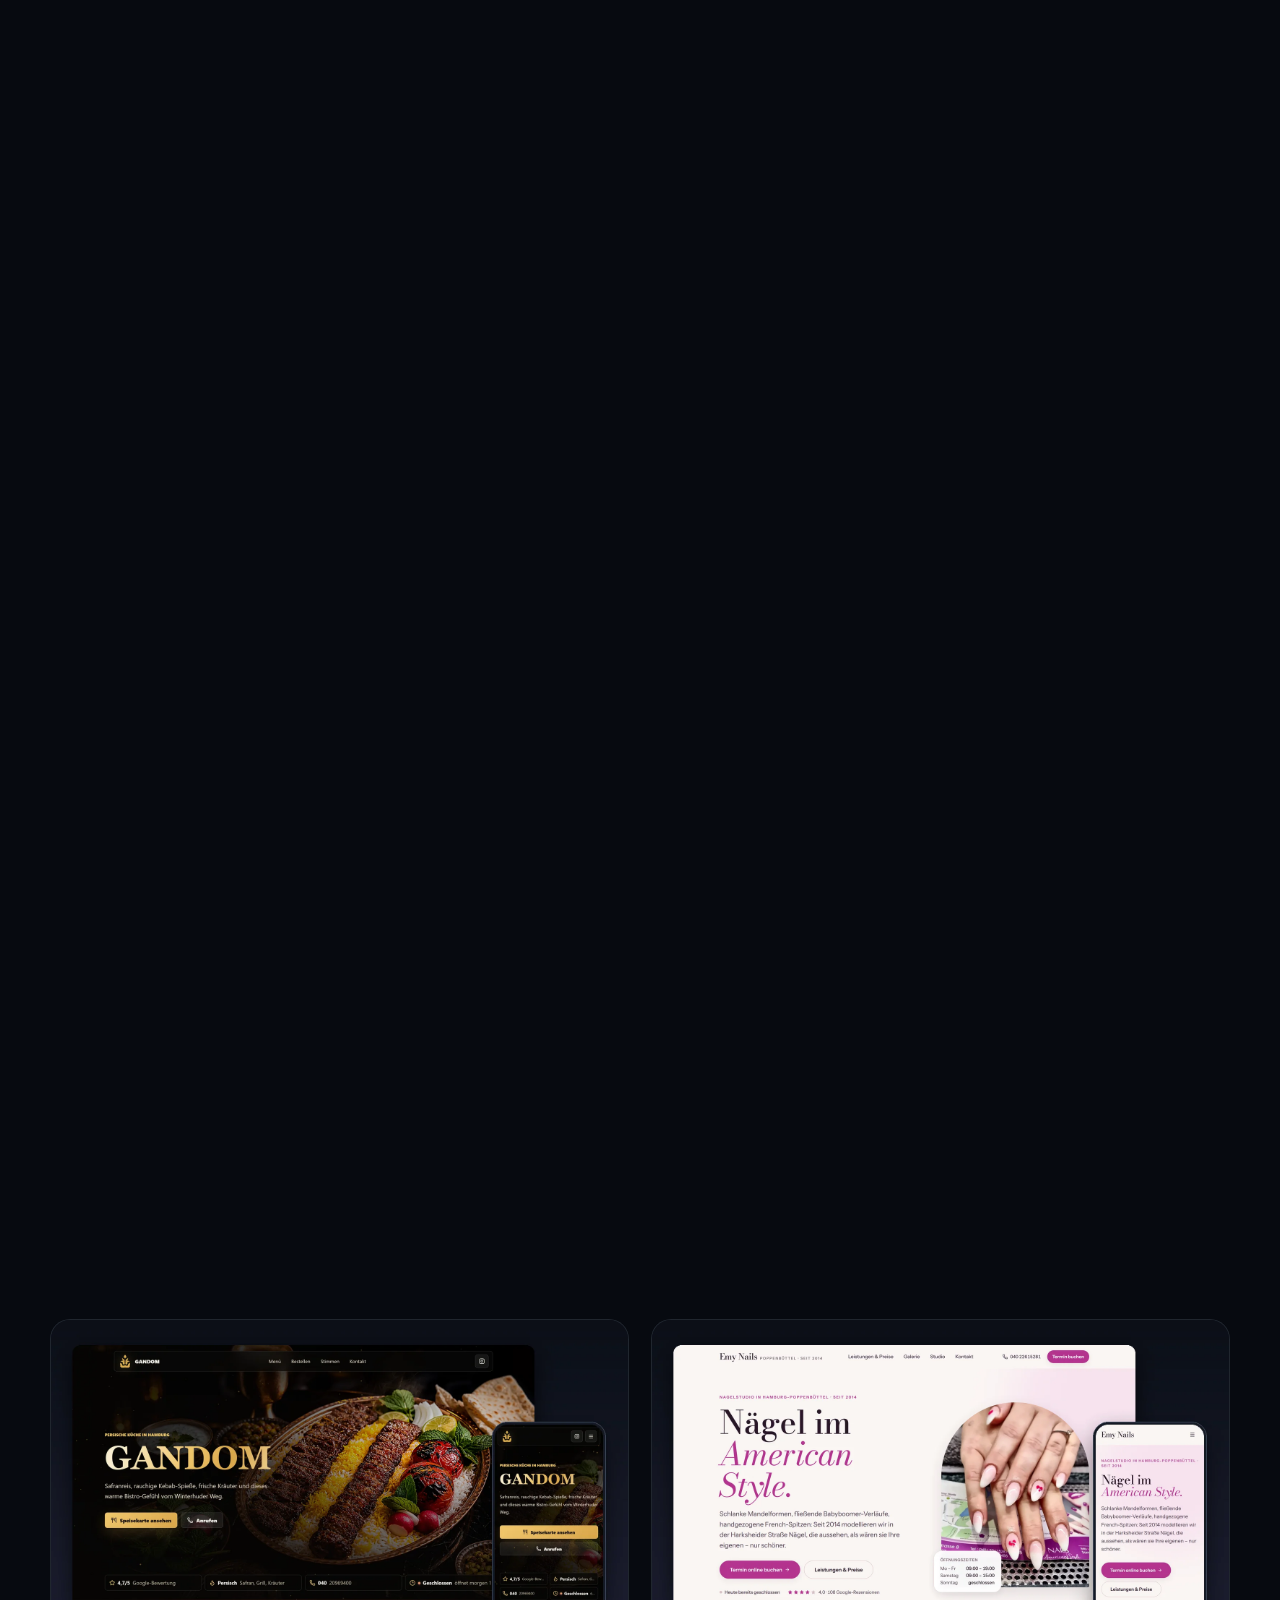
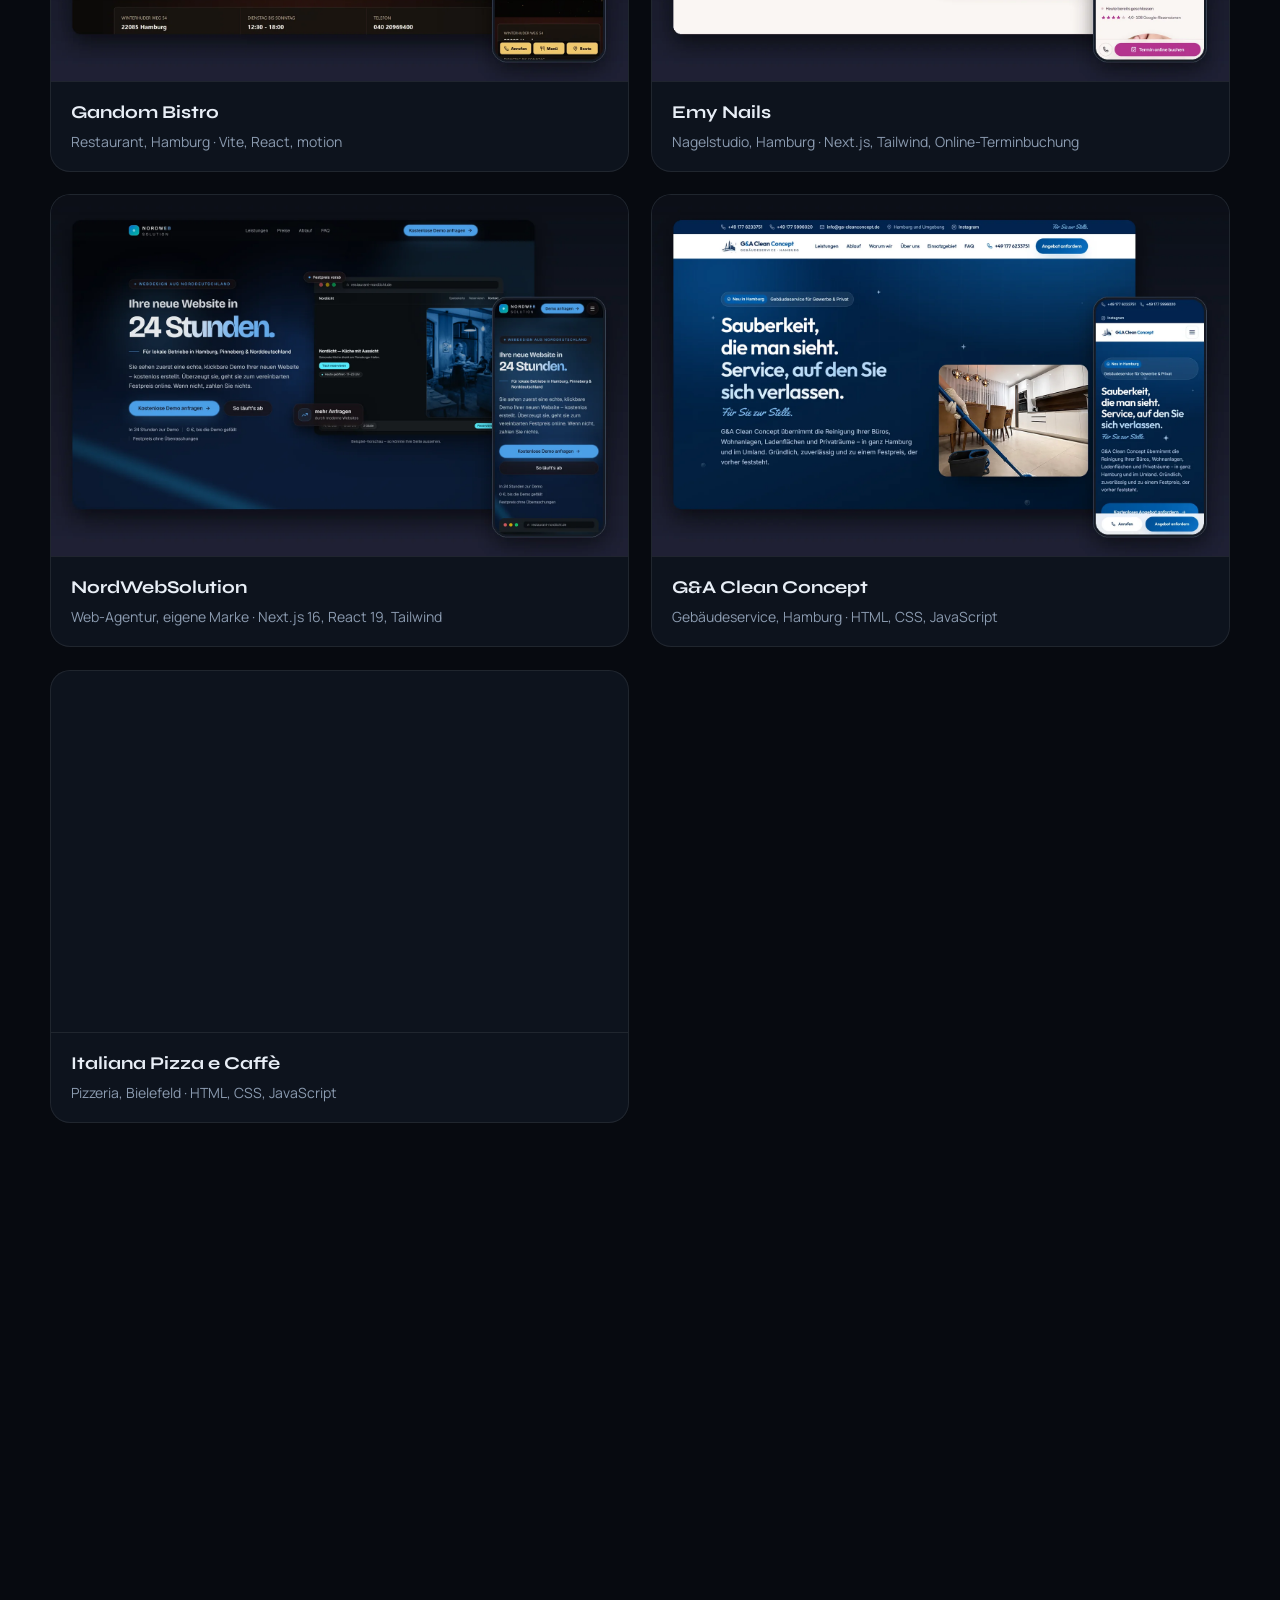
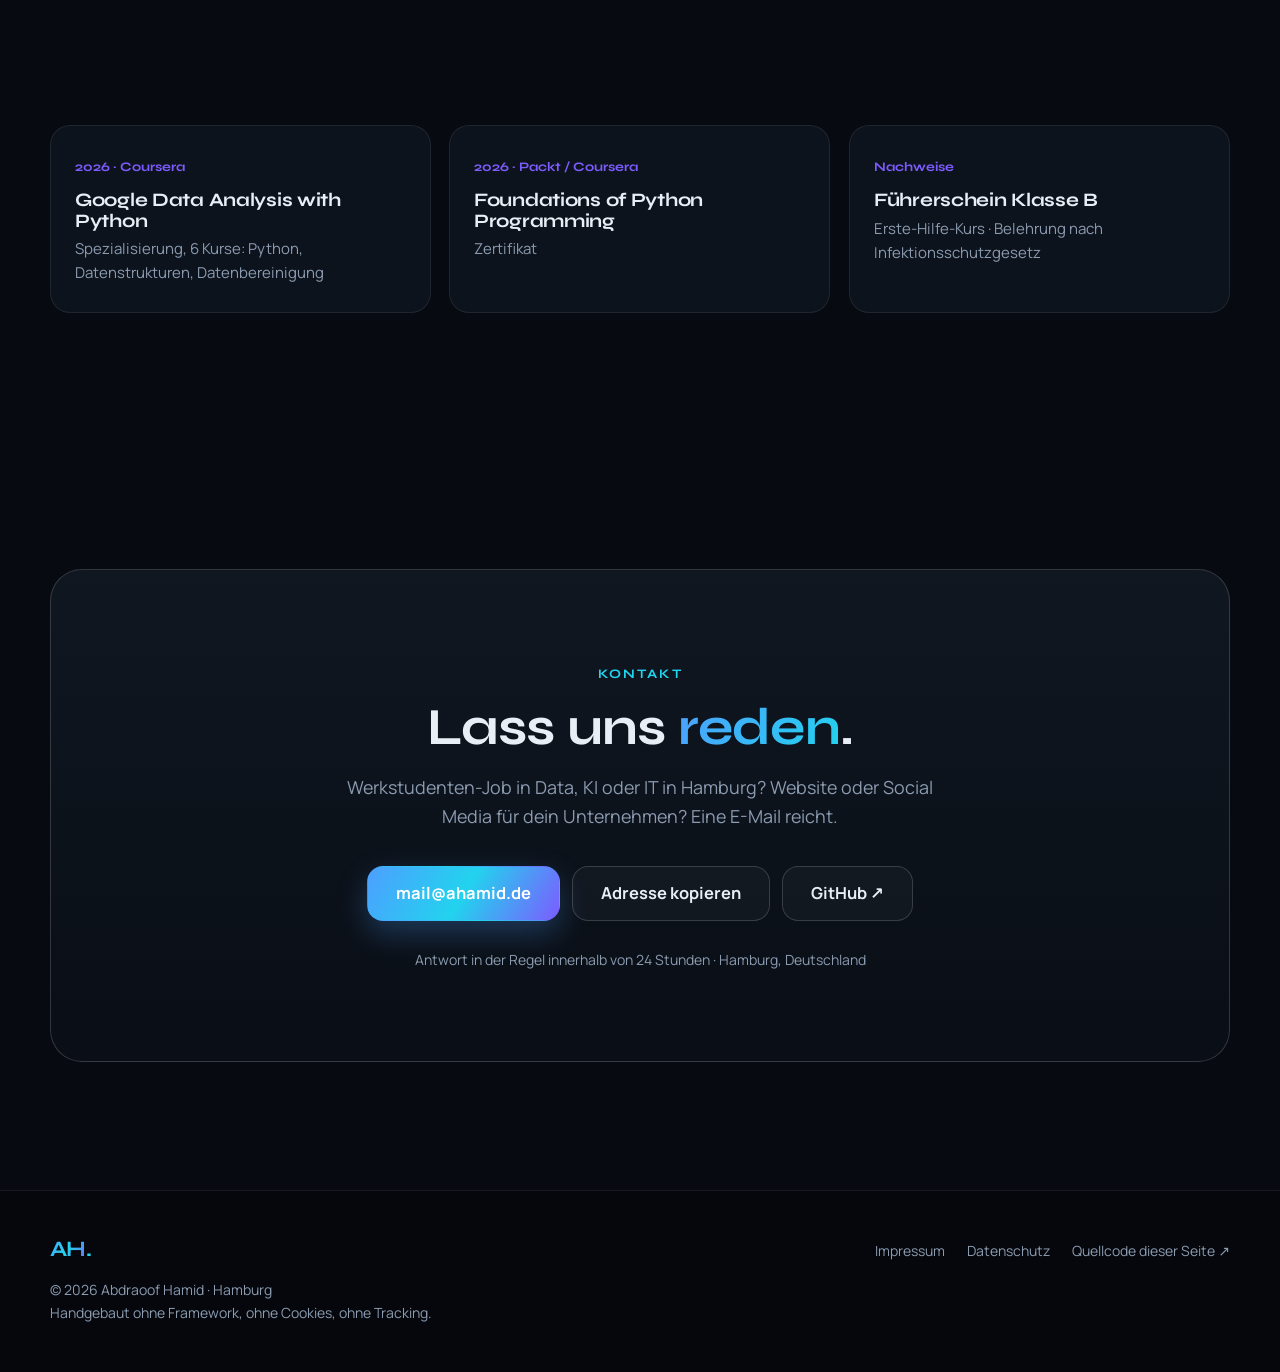
==== commit 7e8db164: "Webdesign-Galerie: fünf Vorschaukarten (Desktop + Mobil) mit Beschriftung, ohne Domains Co-Authored-" ====
--- a/index.html
+++ b/index.html
@@ -59,6 +59,7 @@
         <li><a href="#skills">Skills</a></li>
         <li><a href="#experience">Erfahrung</a></li>
         <li><a href="#projects">Projekte</a></li>
+        <li><a href="#work">Webdesign</a></li>
         <li><a href="#education">Bildung</a></li>
         <li><a href="#contact">Kontakt</a></li>
       </ul>
@@ -355,15 +356,87 @@
         <ul class="tags"><li>HTML · CSS · JS</li><li>Hosting & Domains</li><li>Content</li><li>Marketing</li></ul>
       </article>
 
-      <article class="project project-roadmap reveal d3">
+      <article class="project tilt reveal d3" data-tilt>
+        <div class="project-head">
+          <span class="project-kind">Open Source · CLI</span>
+          <a class="icon-link" href="https://github.com/hamid49174/site-check" target="_blank" rel="noopener" aria-label="site-check auf GitHub">↗</a>
+        </div>
+        <h3>site-check</h3>
+        <p>Ein Befehl, ein Bericht: prüft eine Website auf Technik, SEO-Grundlagen, Barrierefreiheit, kaputte Links und Sicherheits-Header. 17 Prüfungen mit Punktzahl, 18 Tests ohne Netzwerk, CI auf Ubuntu und Windows. Entstanden aus meiner Kundenarbeit.</p>
+        <ul class="tags"><li>Python</li><li>requests</li><li>BeautifulSoup</li><li>Rich</li><li>pytest</li></ul>
+      </article>
+
+      <article class="project tilt reveal d1" data-tilt>
+        <div class="project-head">
+          <span class="project-kind">Open Source · Echtzeit</span>
+          <a class="icon-link" href="https://github.com/hamid49174/gift-wars" target="_blank" rel="noopener" aria-label="Gift Wars auf GitHub">↗</a>
+        </div>
+        <h3>Gift Wars</h3>
+        <p>TikTok-LIVE-Overlay-Spiel: Zuschauer werden per Kommentar zu Spielern in einer Arena, Gifts geben Punkte und Größe, stärkere Spieler werfen schwächere per Kollision raus. Echtzeit über Socket.io, 3-Minuten-Runden, Combo-Multiplikator, Country-Race-Variante.</p>
+        <ul class="tags"><li>Node.js</li><li>Express</li><li>Socket.io</li><li>React</li><li>Vite</li></ul>
+      </article>
+
+      <article class="project tilt reveal d2" data-tilt>
+        <div class="project-head">
+          <span class="project-kind">Open Source · UI</span>
+          <a class="icon-link" href="https://github.com/hamid49174/finanzpilot" target="_blank" rel="noopener" aria-label="FinanzPilot auf GitHub">↗</a>
+        </div>
+        <h3>FinanzPilot</h3>
+        <p>Finanz-Dashboard-UI mit selbst gebauten Chart-Komponenten: Bar, Donut, Sparkline, Progress-Ring. WebGL-Shader-Hintergrund, sieben Seiten von Dashboard bis Sparziele. Beispieldaten, kein Backend.</p>
+        <ul class="tags"><li>Next.js</li><li>React</li><li>TypeScript</li><li>Tailwind</li><li>WebGL</li></ul>
+      </article>
+
+      <article class="project tilt reveal d3" data-tilt>
+        <div class="project-head">
+          <span class="project-kind">Abitur 2026 · Mathematik</span>
+          <a class="icon-link" href="https://github.com/hamid49174/belvedere-escher-blender" target="_blank" rel="noopener" aria-label="Belvedere-Escher auf GitHub">↗</a>
+        </div>
+        <h3>Belvedere-Escher</h3>
+        <p>Meine Präsentationsprüfung: Eschers unmögliches Belvedere als Koordinatenmodell, Ebenen, Winkel und Abstände in GeoGebra, der geometrische Widerspruch am 3D-Modell in Blender gerendert, dazu Analysis mit Integralrechnung.</p>
+        <ul class="tags"><li>Blender</li><li>Python</li><li>GeoGebra</li><li>Analytische Geometrie</li></ul>
+      </article>
+
+      <article class="project project-roadmap reveal d4">
         <div class="project-head"><span class="project-kind">Roadmap · in Planung</span></div>
         <h3>Als Nächstes</h3>
         <ul class="roadmap">
           <li><strong>Hamburg Mobility Dashboard</strong><span>HVV-Echtzeitdaten sammeln, mit Pandas auswerten, als Dashboard veröffentlichen</span></li>
-          <li><strong>Web-Audit-Bot</strong><span>Kunden-Websites automatisch auf Ladezeit, SEO und Barrierefreiheit prüfen</span></li>
           <li><strong>Trainer-App</strong><span>Trainingsplanung und Spieltage für den Jugendfußball</span></li>
         </ul>
       </article>
+    </div>
+  </div>
+</section>
+
+<!-- ═══════════════ WEBDESIGN ═══════════════ -->
+<section class="section" id="work">
+  <div class="wrap">
+    <div class="section-head reveal">
+      <span class="eyebrow">Webdesign</span>
+      <h2>Entwurf und <span class="grad">Umsetzung</span>.</h2>
+      <p class="section-sub">Websites für Kunden und eigene Marken, jeweils Desktop und Mobil. Code auf Anfrage.</p>
+    </div>
+    <div class="work-grid">
+      <figure class="work tilt reveal" data-tilt>
+        <img src="/assets/img/work/gandom-card.webp" width="1600" height="1000" alt="Website-Entwurf Gandom Bistro: dunkles Design mit goldener Schrift, Desktop und Handy" loading="lazy" decoding="async">
+        <figcaption><strong>Gandom Bistro</strong><span>Restaurant, Hamburg · Vite, React, motion</span></figcaption>
+      </figure>
+      <figure class="work tilt reveal d1" data-tilt>
+        <img src="/assets/img/work/emy-nails-card.webp" width="1600" height="1000" alt="Website-Entwurf Emy Nails: helles Design in Rosé mit Serifenschrift, Desktop und Handy" loading="lazy" decoding="async">
+        <figcaption><strong>Emy Nails</strong><span>Nagelstudio, Hamburg · Next.js, Tailwind, Online-Terminbuchung</span></figcaption>
+      </figure>
+      <figure class="work tilt reveal d2" data-tilt>
+        <img src="/assets/img/work/nordwebsolution-card.webp" width="1600" height="1000" alt="Website-Entwurf NordWebSolution: dunkles Design mit blauen Akzenten, Desktop und Handy" loading="lazy" decoding="async">
+        <figcaption><strong>NordWebSolution</strong><span>Web-Agentur, eigene Marke · Next.js 16, React 19, Tailwind</span></figcaption>
+      </figure>
+      <figure class="work tilt reveal d3" data-tilt>
+        <img src="/assets/img/work/ga-cleanconcept-card.webp" width="1600" height="1000" alt="Website-Entwurf G&amp;A Clean Concept: blaues Design mit Fotos, Desktop und Handy" loading="lazy" decoding="async">
+        <figcaption><strong>G&amp;A Clean Concept</strong><span>Gebäudeservice, Hamburg · HTML, CSS, JavaScript</span></figcaption>
+      </figure>
+      <figure class="work tilt reveal d4" data-tilt>
+        <img src="/assets/img/work/italiana-card.webp" width="1600" height="1000" alt="Website-Entwurf Italiana Pizza e Caffè, Desktop und Handy" loading="lazy" decoding="async">
+        <figcaption><strong>Italiana Pizza e Caffè</strong><span>Pizzeria, Bielefeld · HTML, CSS, JavaScript</span></figcaption>
+      </figure>
     </div>
   </div>
 </section>
--- a/assets/css/style.css
+++ b/assets/css/style.css
@@ -400,6 +400,18 @@
 }
 @media (max-width: 640px) { .projects { grid-template-columns: 1fr; } .project-featured { grid-column: span 1; } }
 
+/* ---------- Webdesign-Galerie ---------- */
+.work-grid { display: grid; grid-template-columns: repeat(2, 1fr); gap: 22px; }
+.work { margin: 0; background: var(--panel); border: 1px solid var(--line); border-radius: var(--radius); overflow: hidden; position: relative; backdrop-filter: blur(12px); -webkit-backdrop-filter: blur(12px); }
+.work::before { content: ""; position: absolute; inset: 0; pointer-events: none; opacity: 0; transition: opacity .35s; background: radial-gradient(600px circle at var(--mx, 50%) var(--my, 50%), rgba(77,159,255,.14), transparent 40%); z-index: 1; }
+.work:hover::before { opacity: 1; }
+.work img { width: 100%; height: auto; display: block; transform: scale(1.001); transition: transform .6s var(--ease); }
+.work:hover img { transform: scale(1.03); }
+.work figcaption { display: flex; flex-direction: column; gap: 3px; padding: 16px 20px 18px; border-top: 1px solid var(--line); }
+.work figcaption strong { font-family: var(--font-display); font-size: 18px; }
+.work figcaption span { color: var(--muted); font-size: 14px; }
+@media (max-width: 760px) { .work-grid { grid-template-columns: 1fr; } }
+
 /* ---------- Bildung ---------- */
 .edu-grid { display: grid; grid-template-columns: repeat(3, 1fr); gap: 18px; }
 .edu { padding: 26px 24px; }
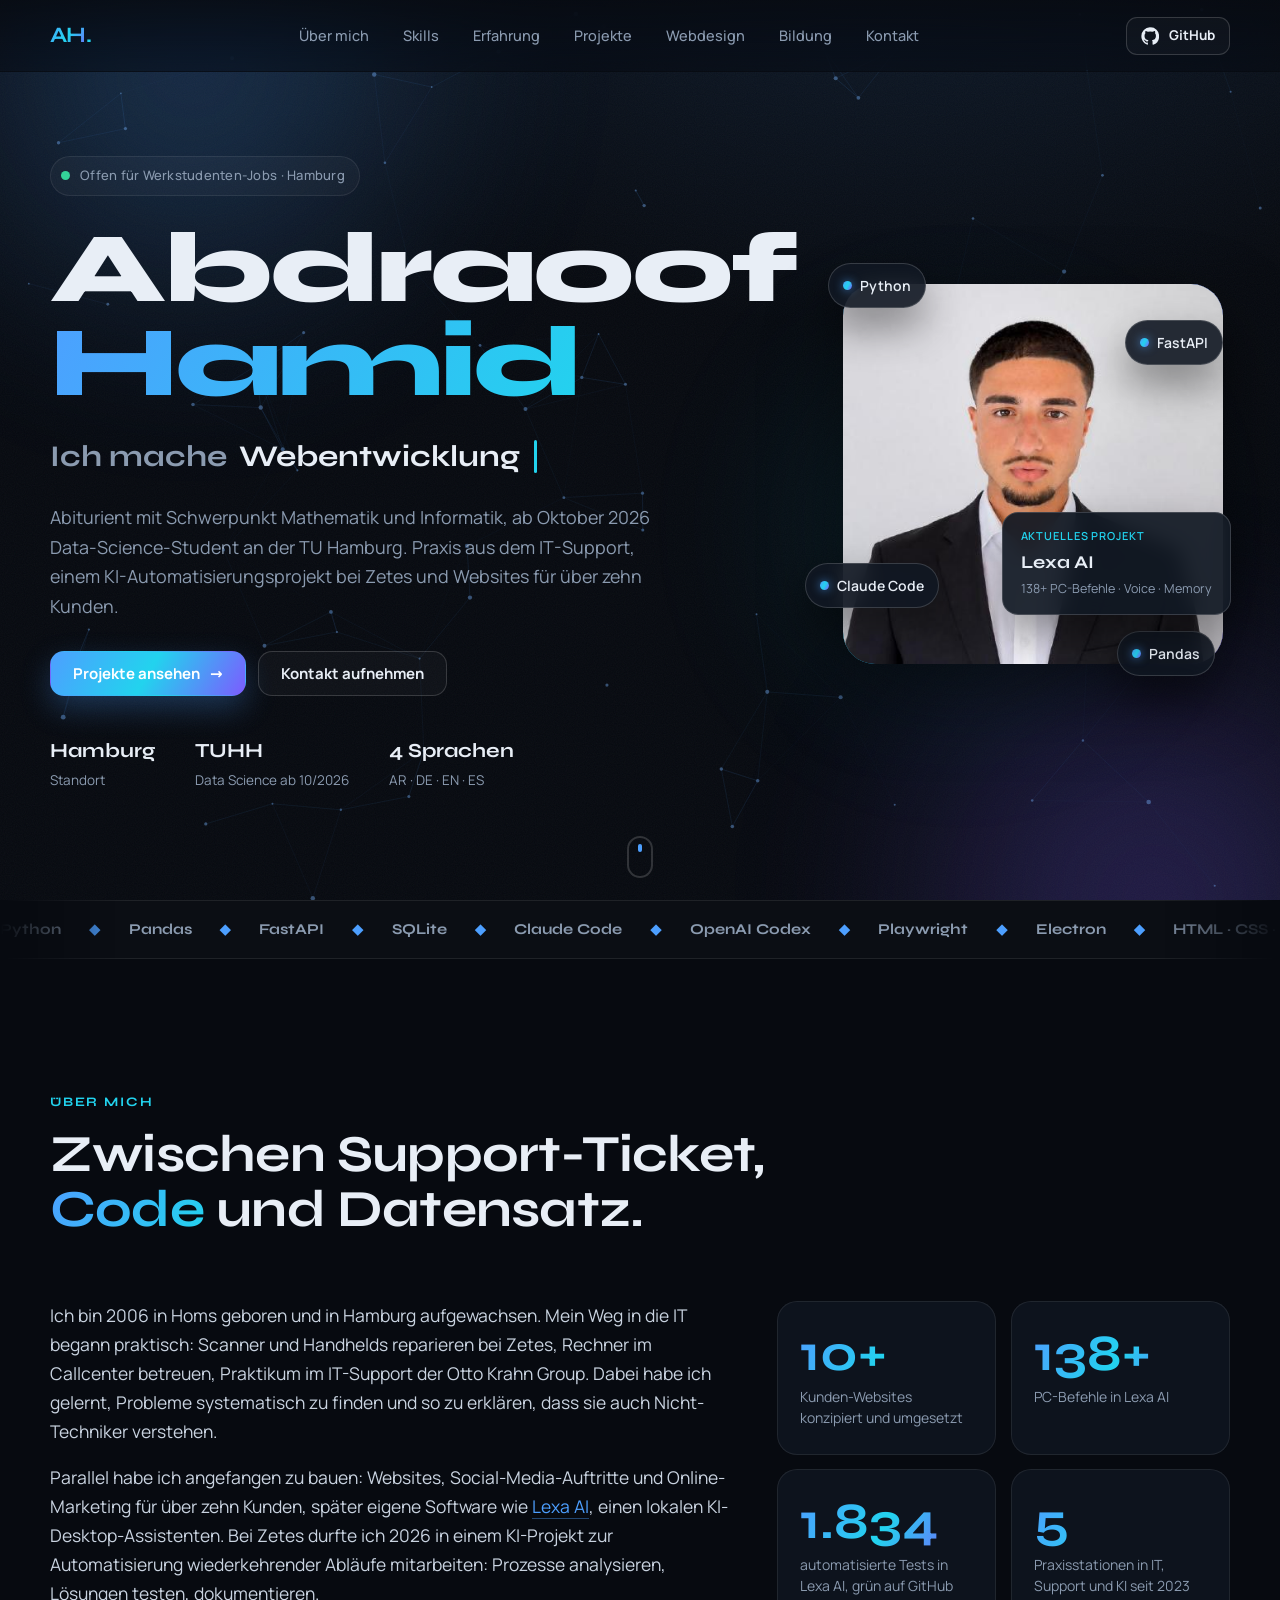
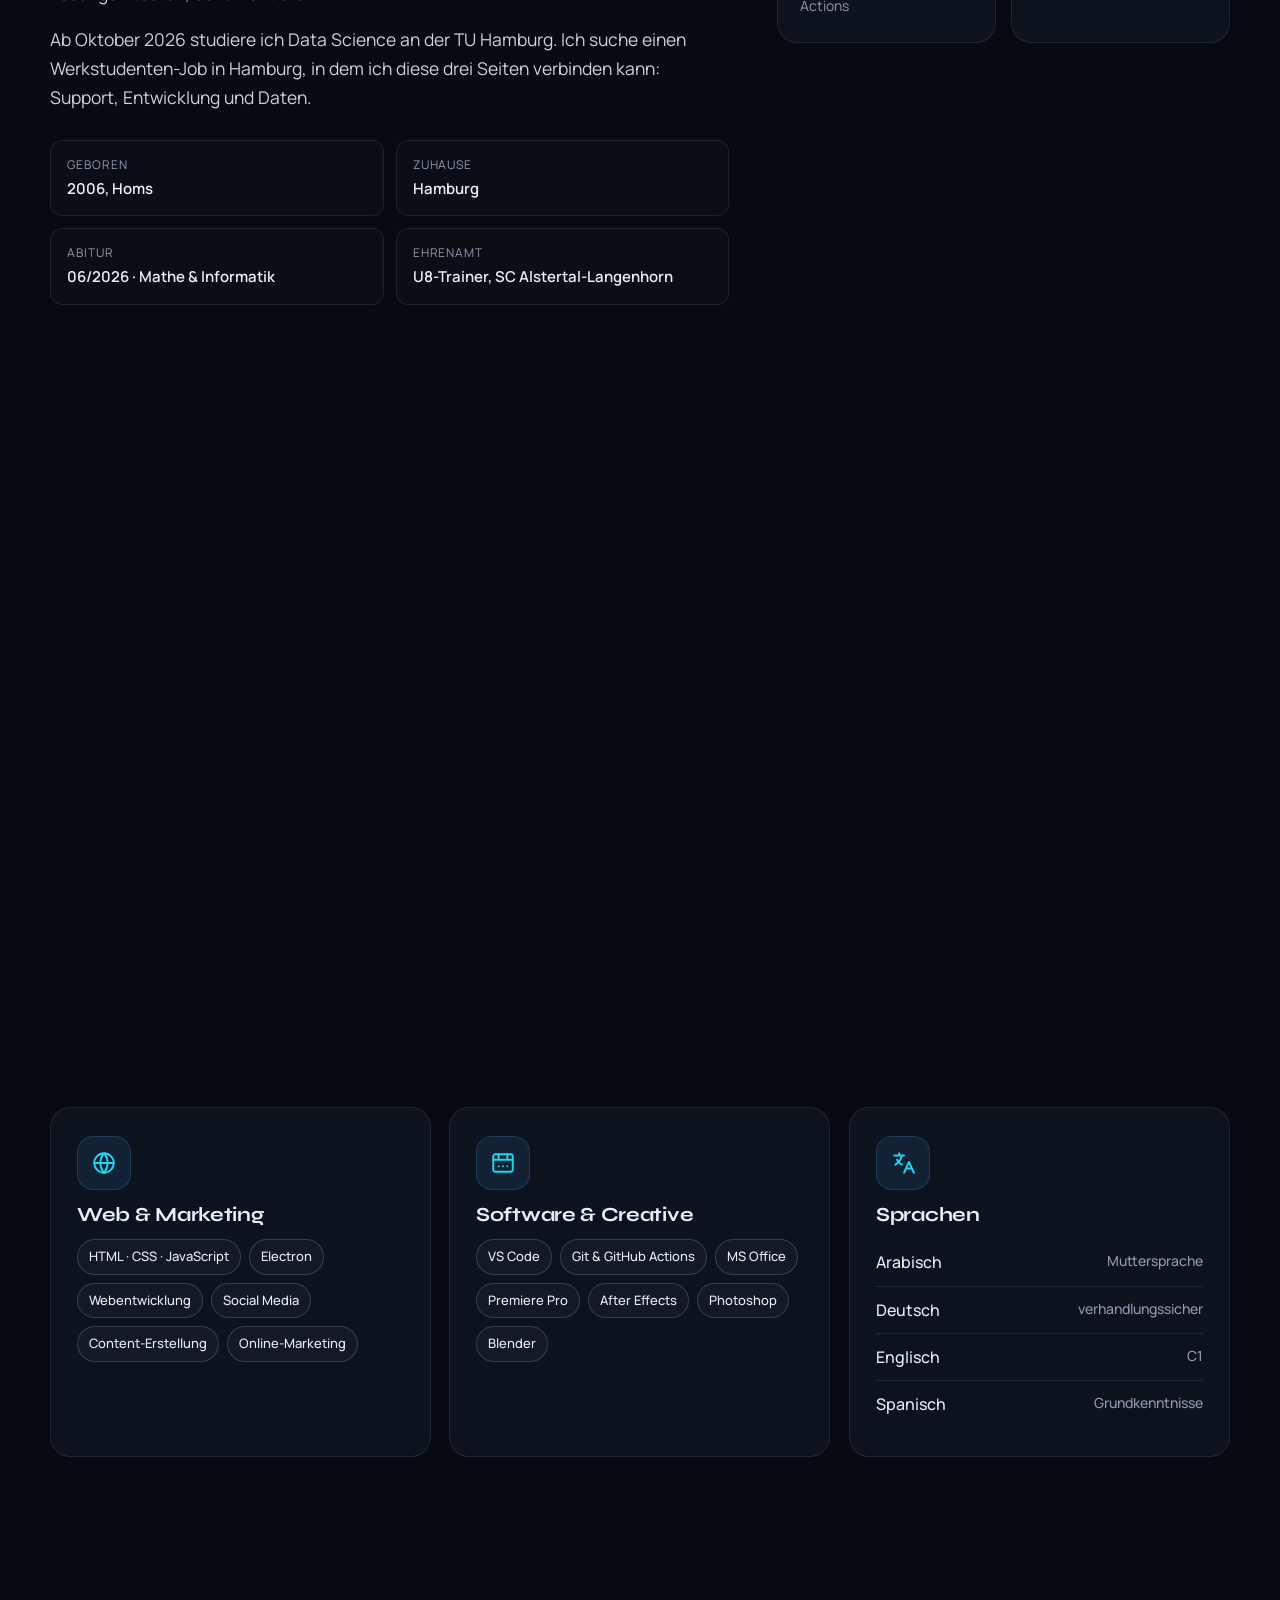
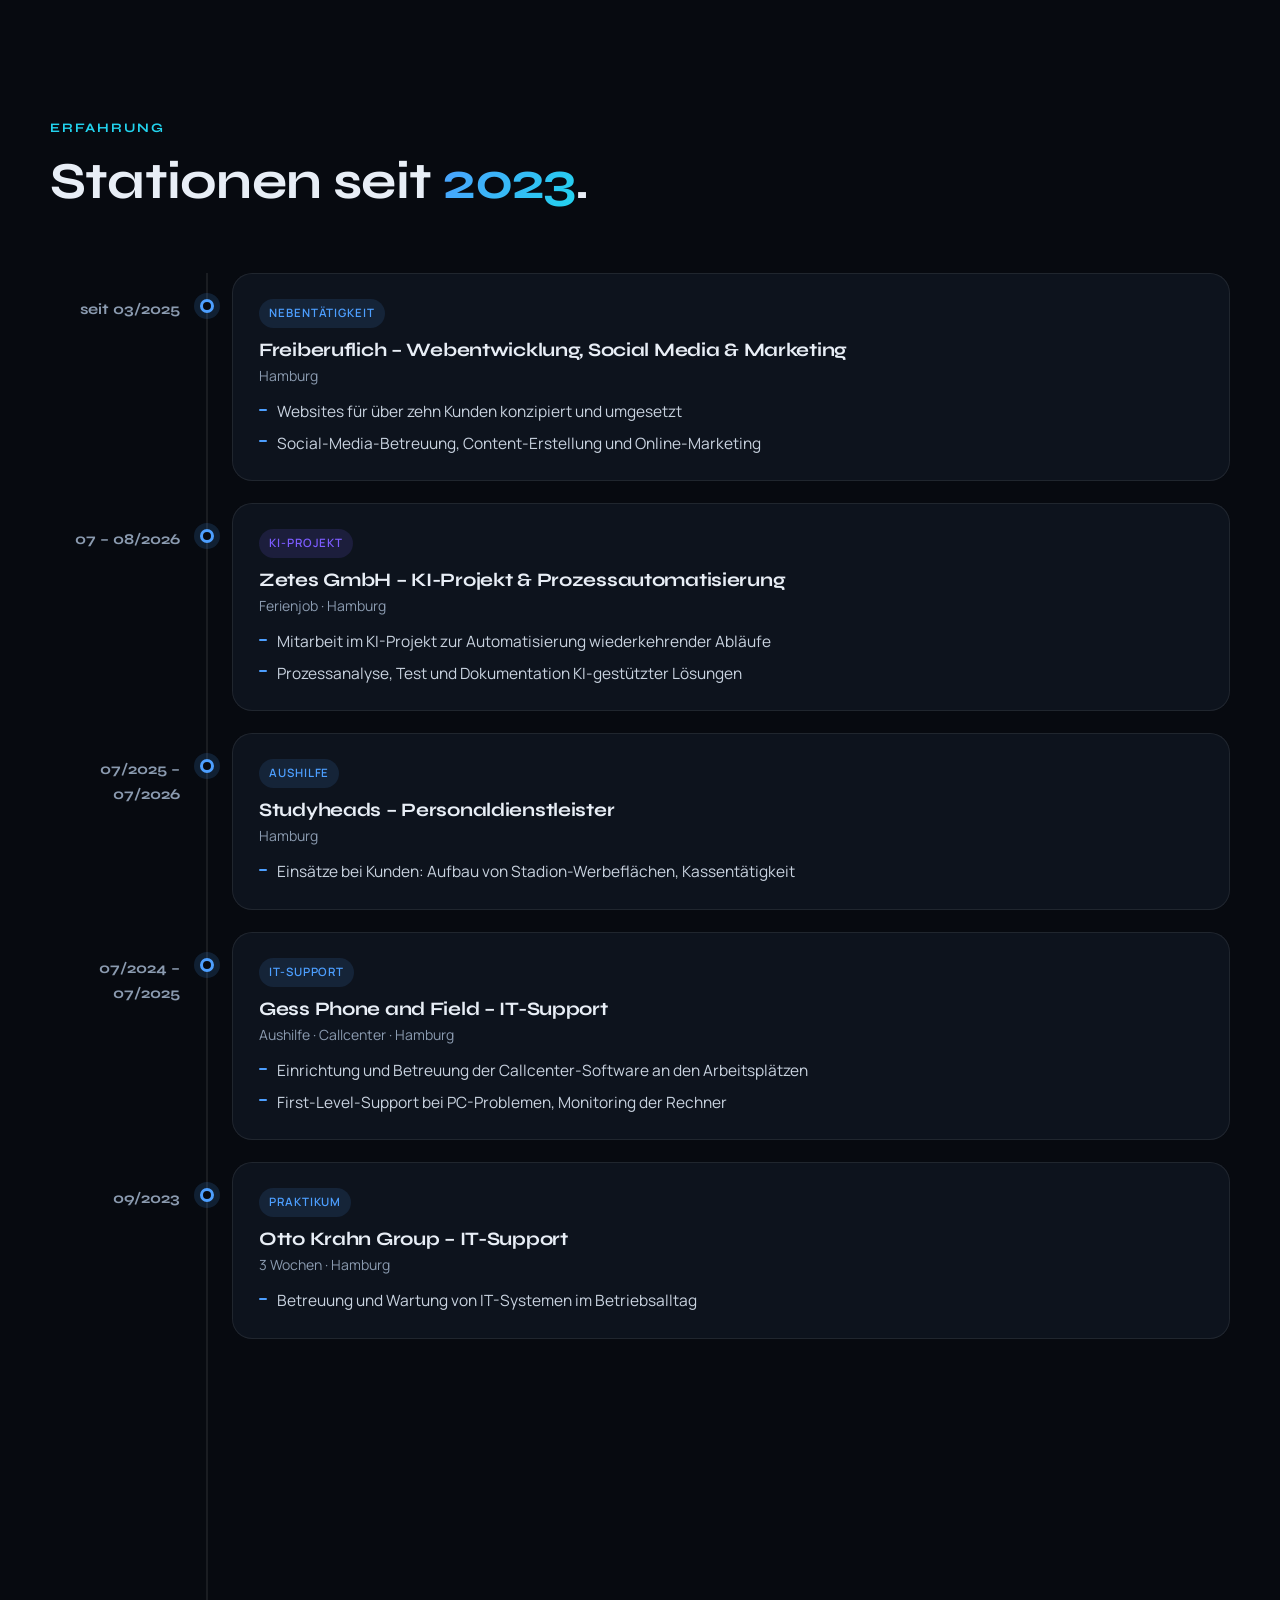
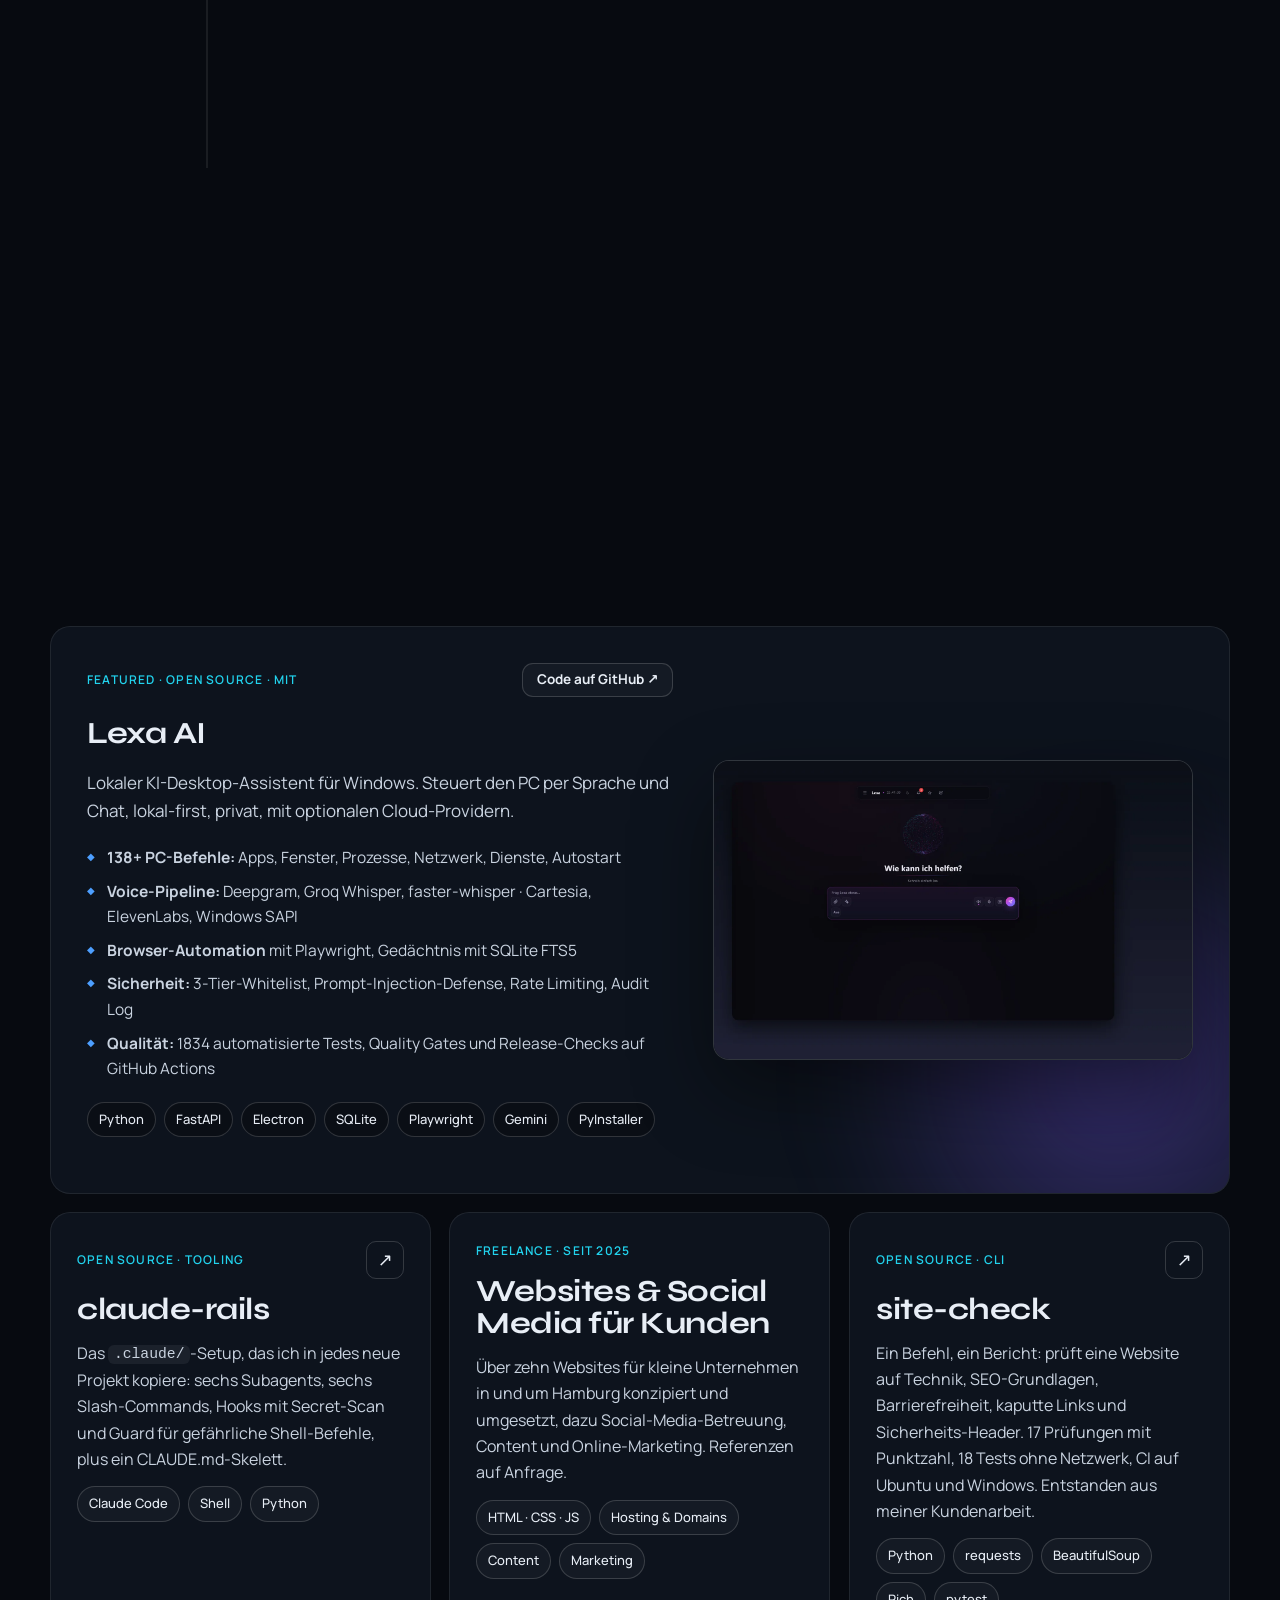
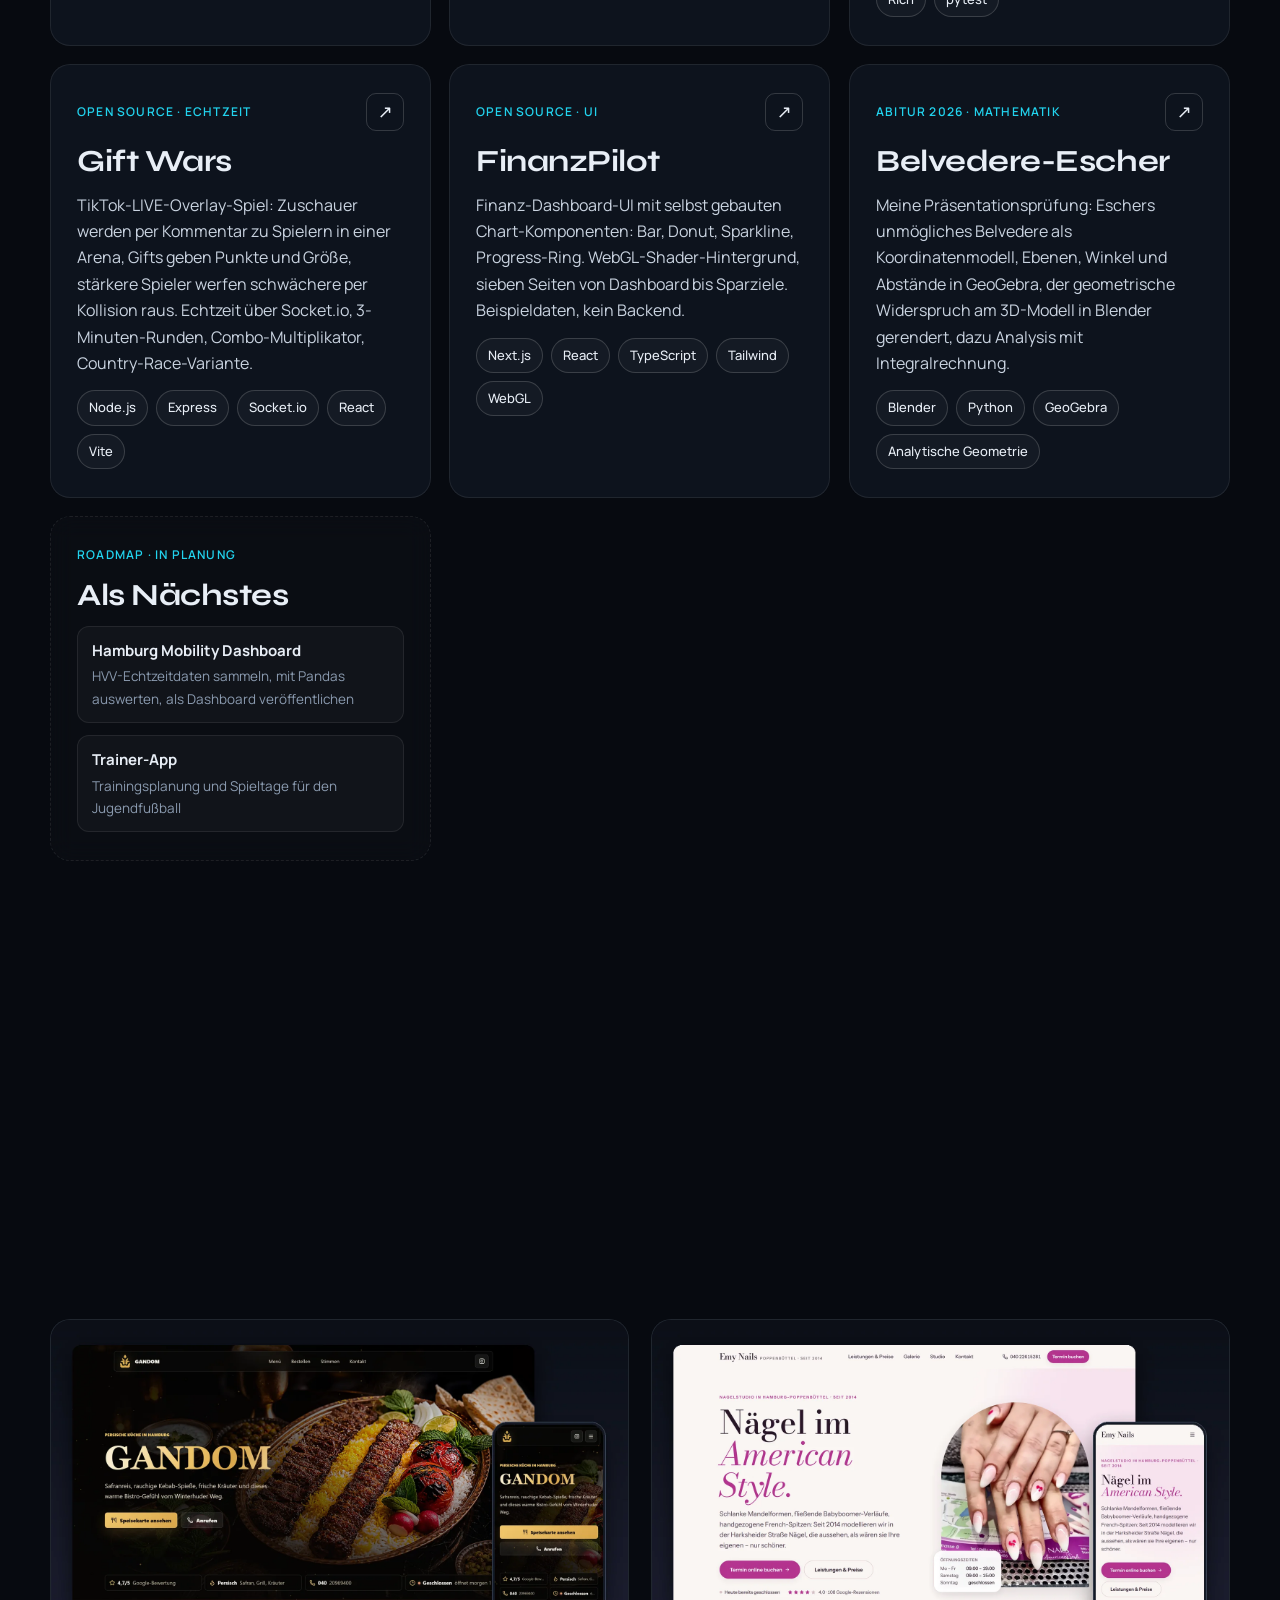
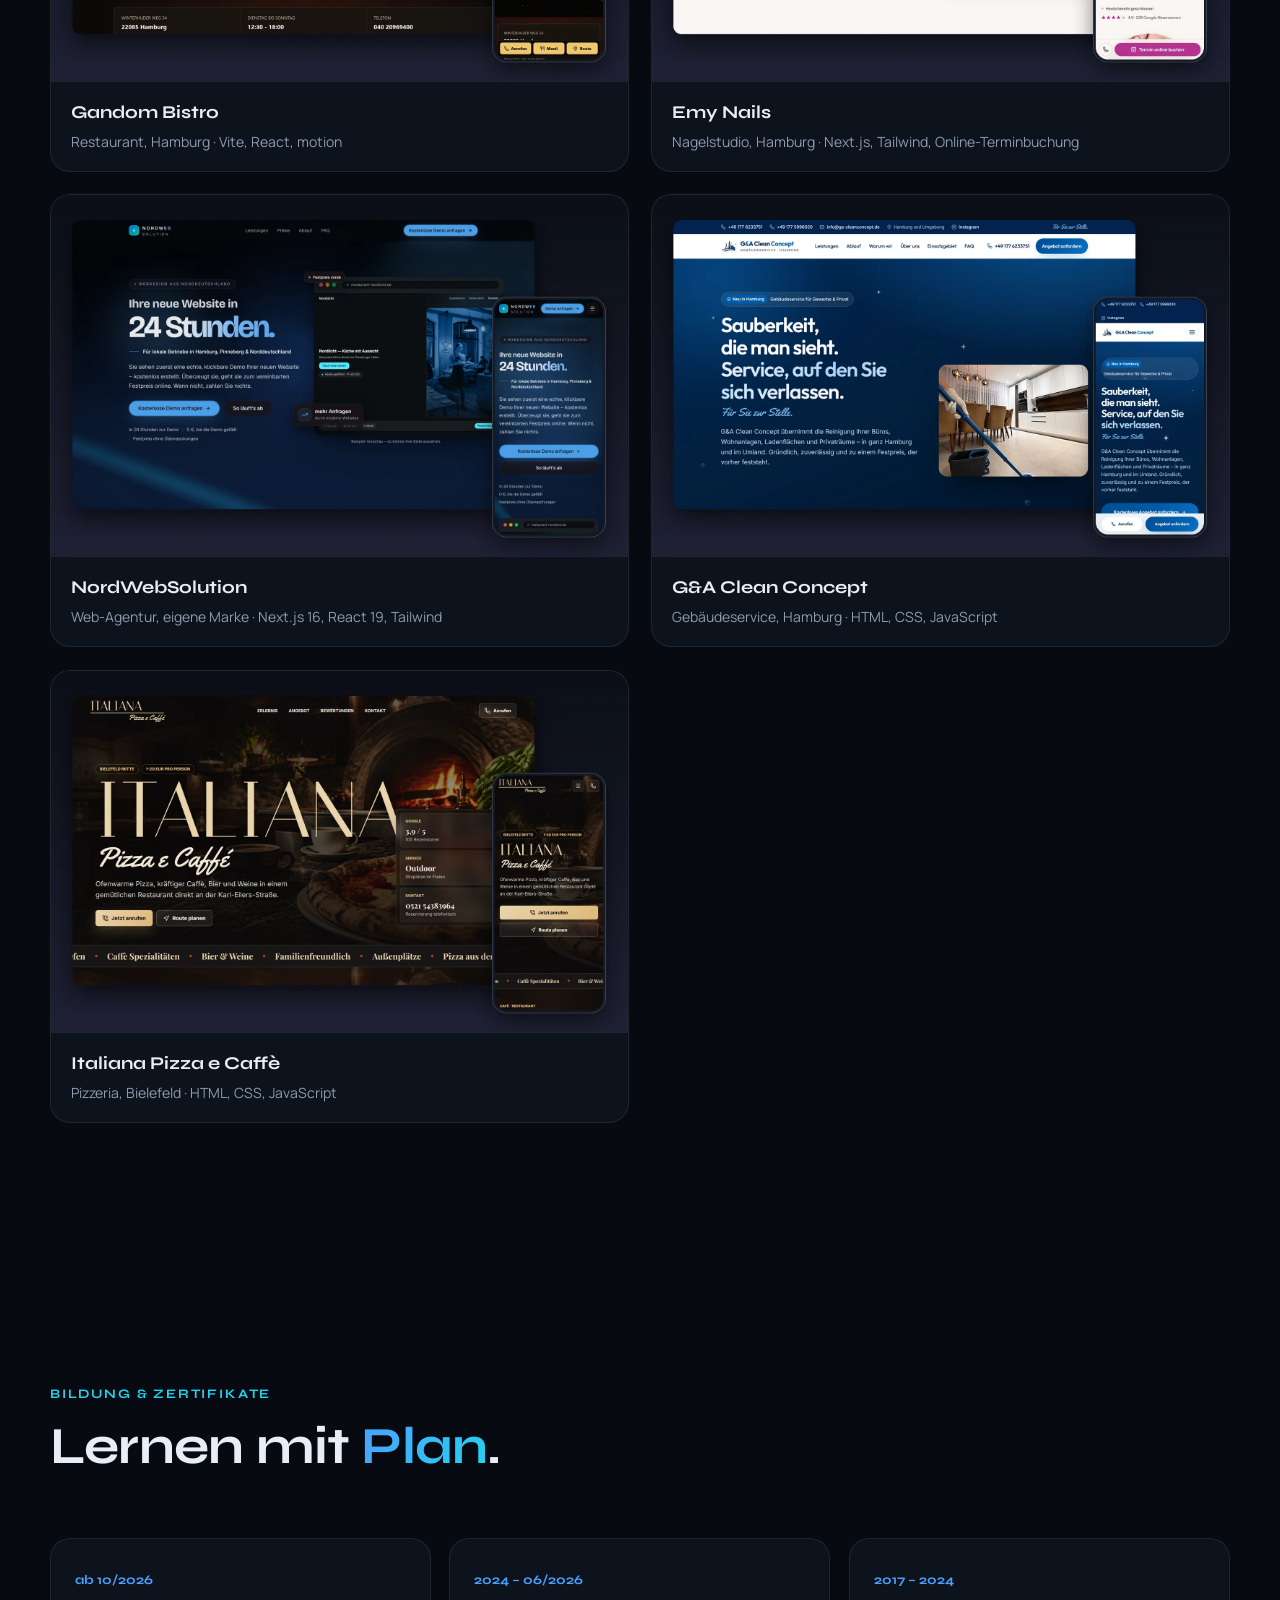
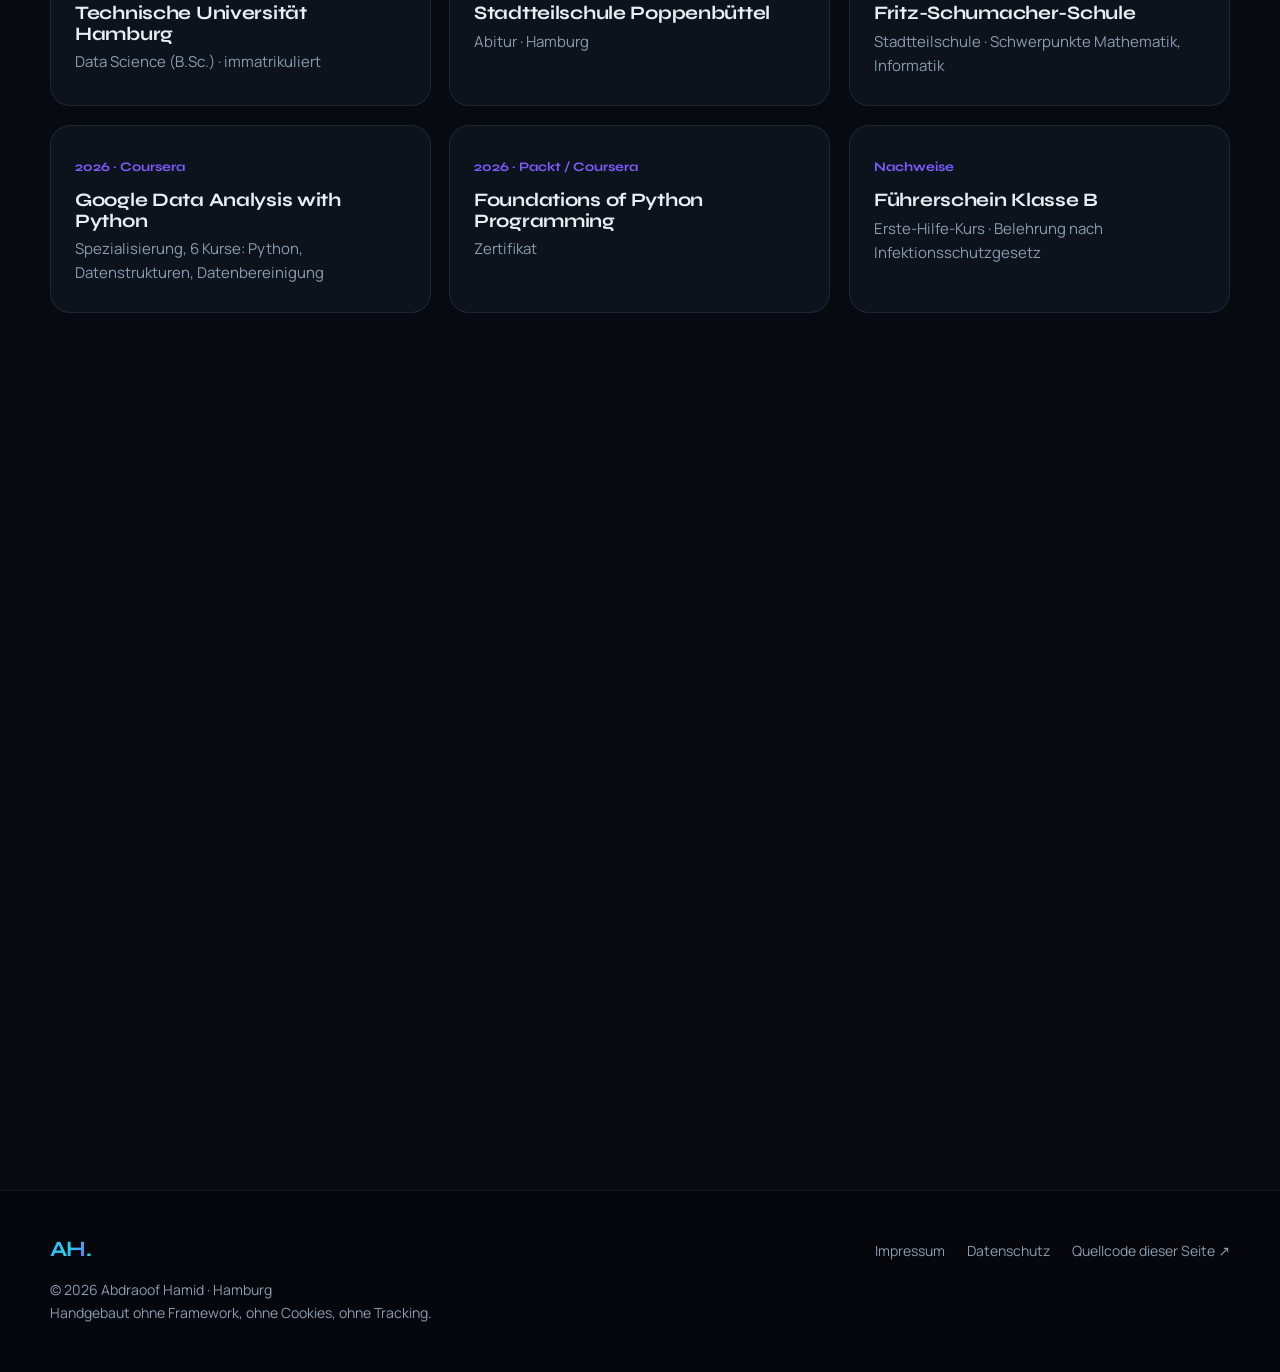
==== commit d39d45bd: "Lexa AI: echter Screenshot statt Platzhalter Co-Authored-By: Claude Fable 5.1 <noreply@anthropic.com" ====
--- a/index.html
+++ b/index.html
@@ -324,17 +324,7 @@
           <li><strong>Qualität:</strong> 1834 automatisierte Tests, Quality Gates und Release-Checks auf GitHub Actions</li>
         </ul>
         <ul class="tags tags-dark"><li>Python</li><li>FastAPI</li><li>Electron</li><li>SQLite</li><li>Playwright</li><li>Gemini</li><li>PyInstaller</li></ul>
-        <div class="project-shot" aria-hidden="true">
-          <div class="shot-bar"><span></span><span></span><span></span></div>
-          <div class="shot-body">
-            <div class="shot-line w60"></div>
-            <div class="shot-line w80"></div>
-            <div class="shot-line w40"></div>
-            <div class="shot-chip">› öffne Chrome und such nach TUHH Data Science</div>
-            <div class="shot-line w70"></div>
-          </div>
-          <div class="shot-note">Screenshot folgt</div>
-        </div>
+        <figure class="project-shot"><img src="/assets/img/work/lexa-card.webp" width="1600" height="1000" alt="Lexa AI: Startbildschirm mit Sprach-Orb und Eingabefeld" loading="lazy" decoding="async"></figure>
       </article>
 
       <article class="project tilt reveal d1" data-tilt>
--- a/assets/css/style.css
+++ b/assets/css/style.css
@@ -378,7 +378,8 @@
 .icon-link { width: 38px; height: 38px; display: grid; place-items: center; border-radius: 10px; border: 1px solid var(--line-strong); text-decoration: none; font-size: 18px; transition: border-color .2s, transform .2s var(--ease), background .2s; }
 .icon-link:hover { border-color: var(--accent); background: rgba(77,159,255,.1); transform: translate(2px, -2px); }
 
-.project-shot { position: relative; border-radius: 16px; border: 1px solid var(--line-strong); background: #0a0f18; overflow: hidden; box-shadow: var(--shadow); transform: translateZ(30px); }
+.project-shot { position: relative; margin: 0; border-radius: 16px; border: 1px solid var(--line-strong); background: #0a0f18; overflow: hidden; box-shadow: var(--shadow); transform: translateZ(30px); }
+.project-shot img { display: block; width: 100%; height: auto; }
 .shot-bar { display: flex; gap: 6px; padding: 12px 14px; border-bottom: 1px solid var(--line); }
 .shot-bar span { width: 10px; height: 10px; border-radius: 50%; background: rgba(255,255,255,.14); }
 .shot-bar span:nth-child(1) { background: #ff5f57; } .shot-bar span:nth-child(2) { background: #febc2e; } .shot-bar span:nth-child(3) { background: #28c840; }
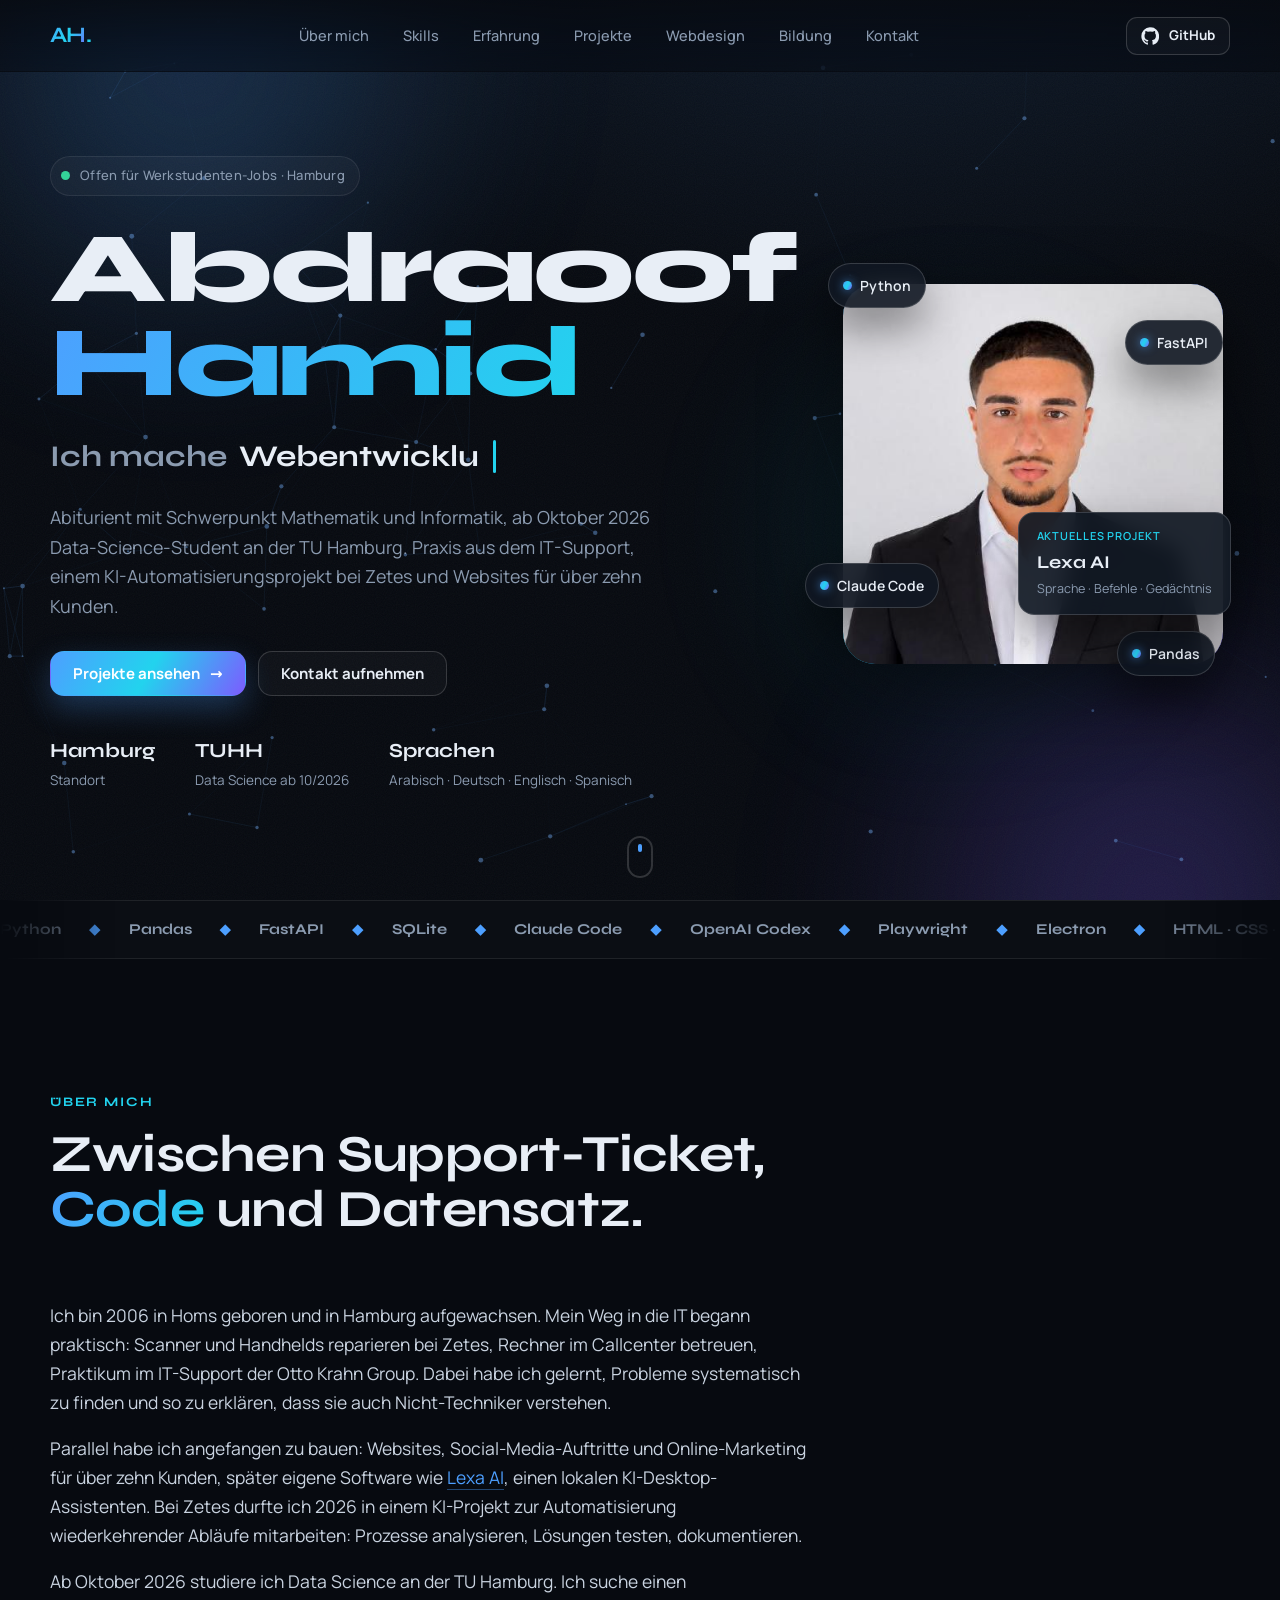
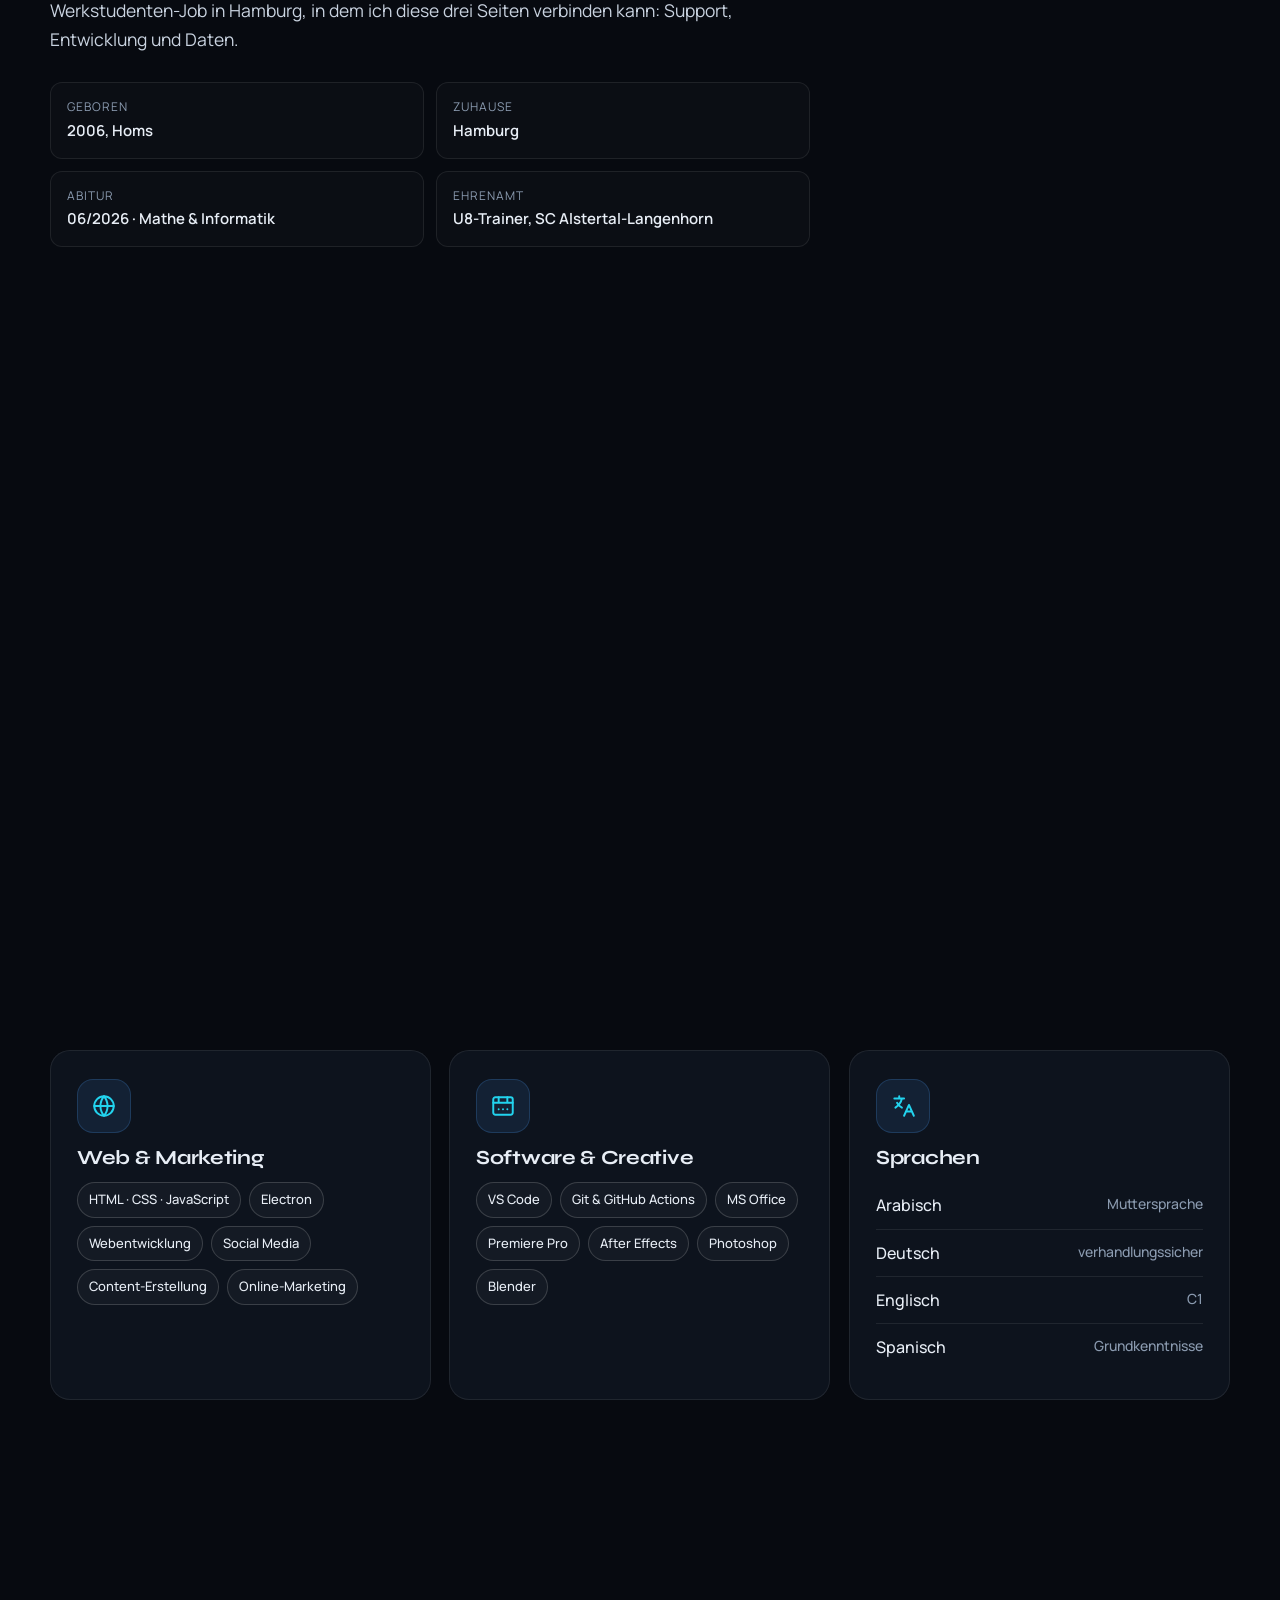
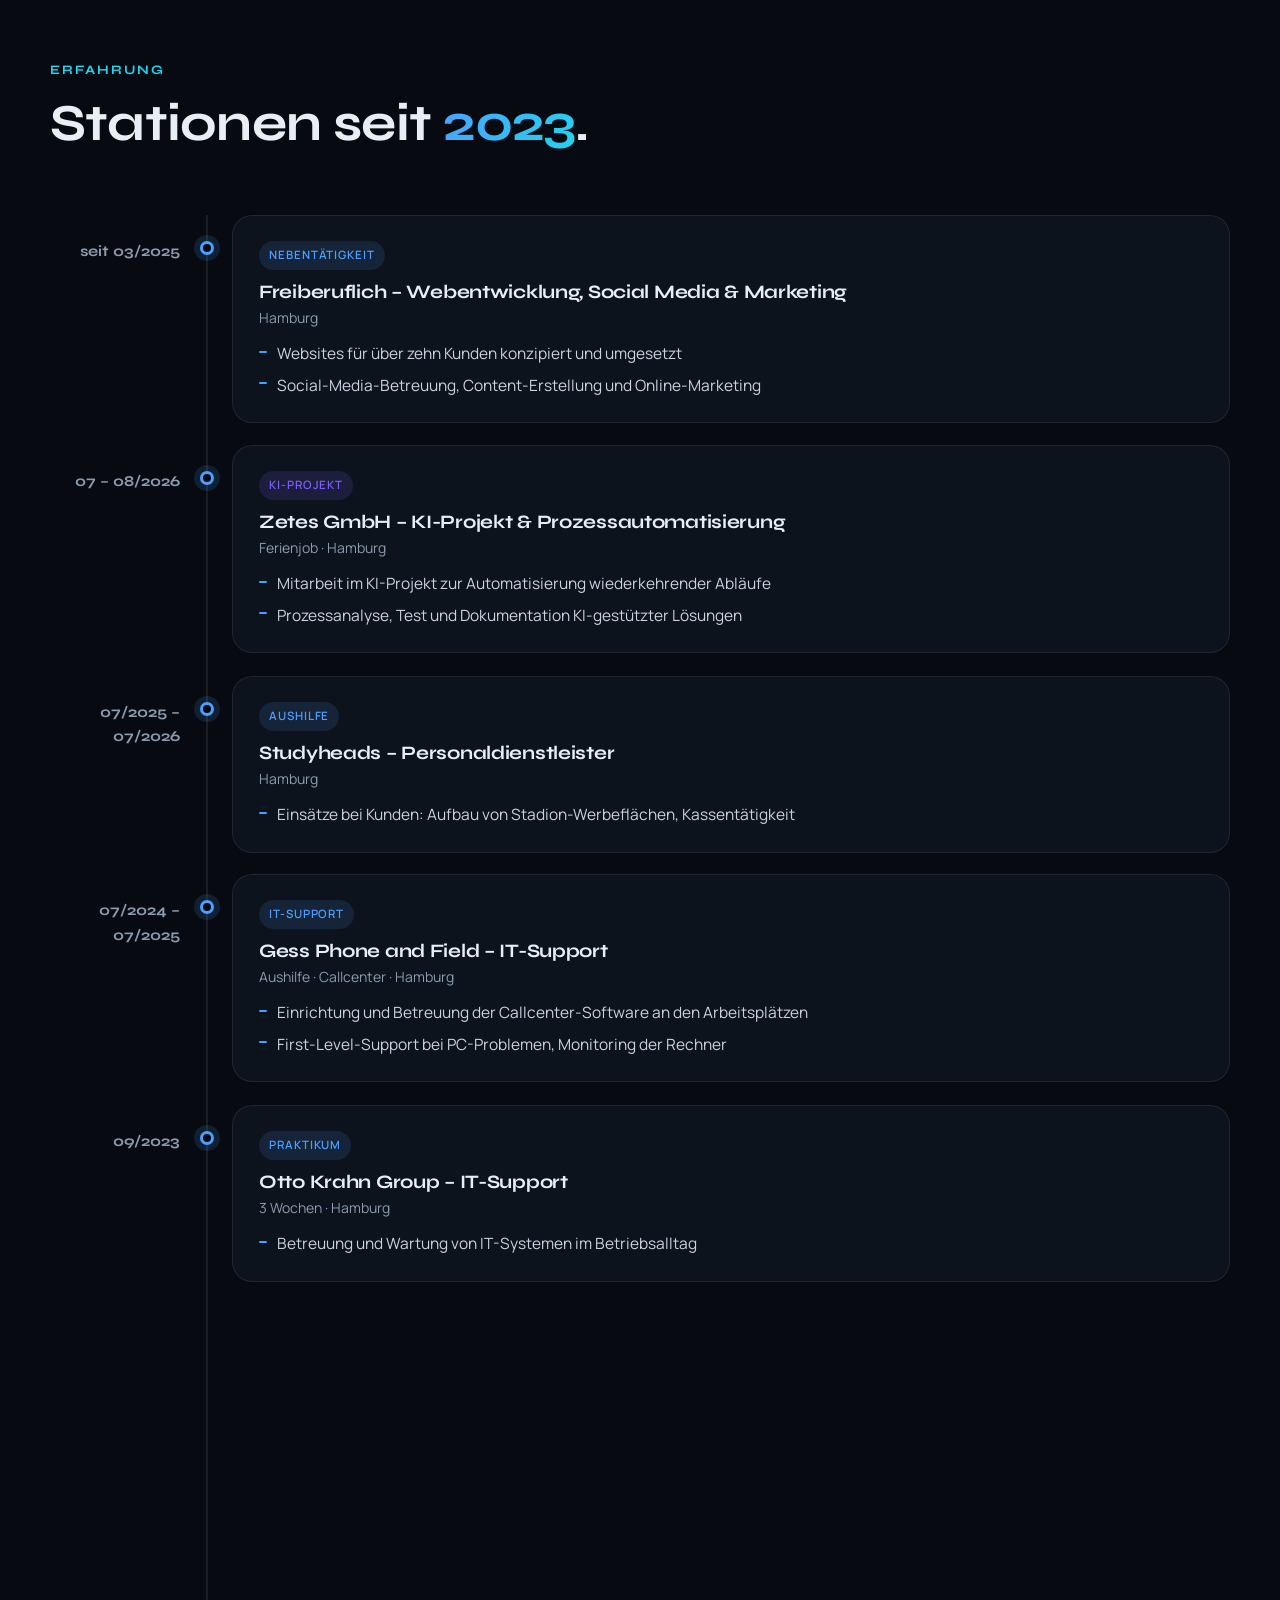
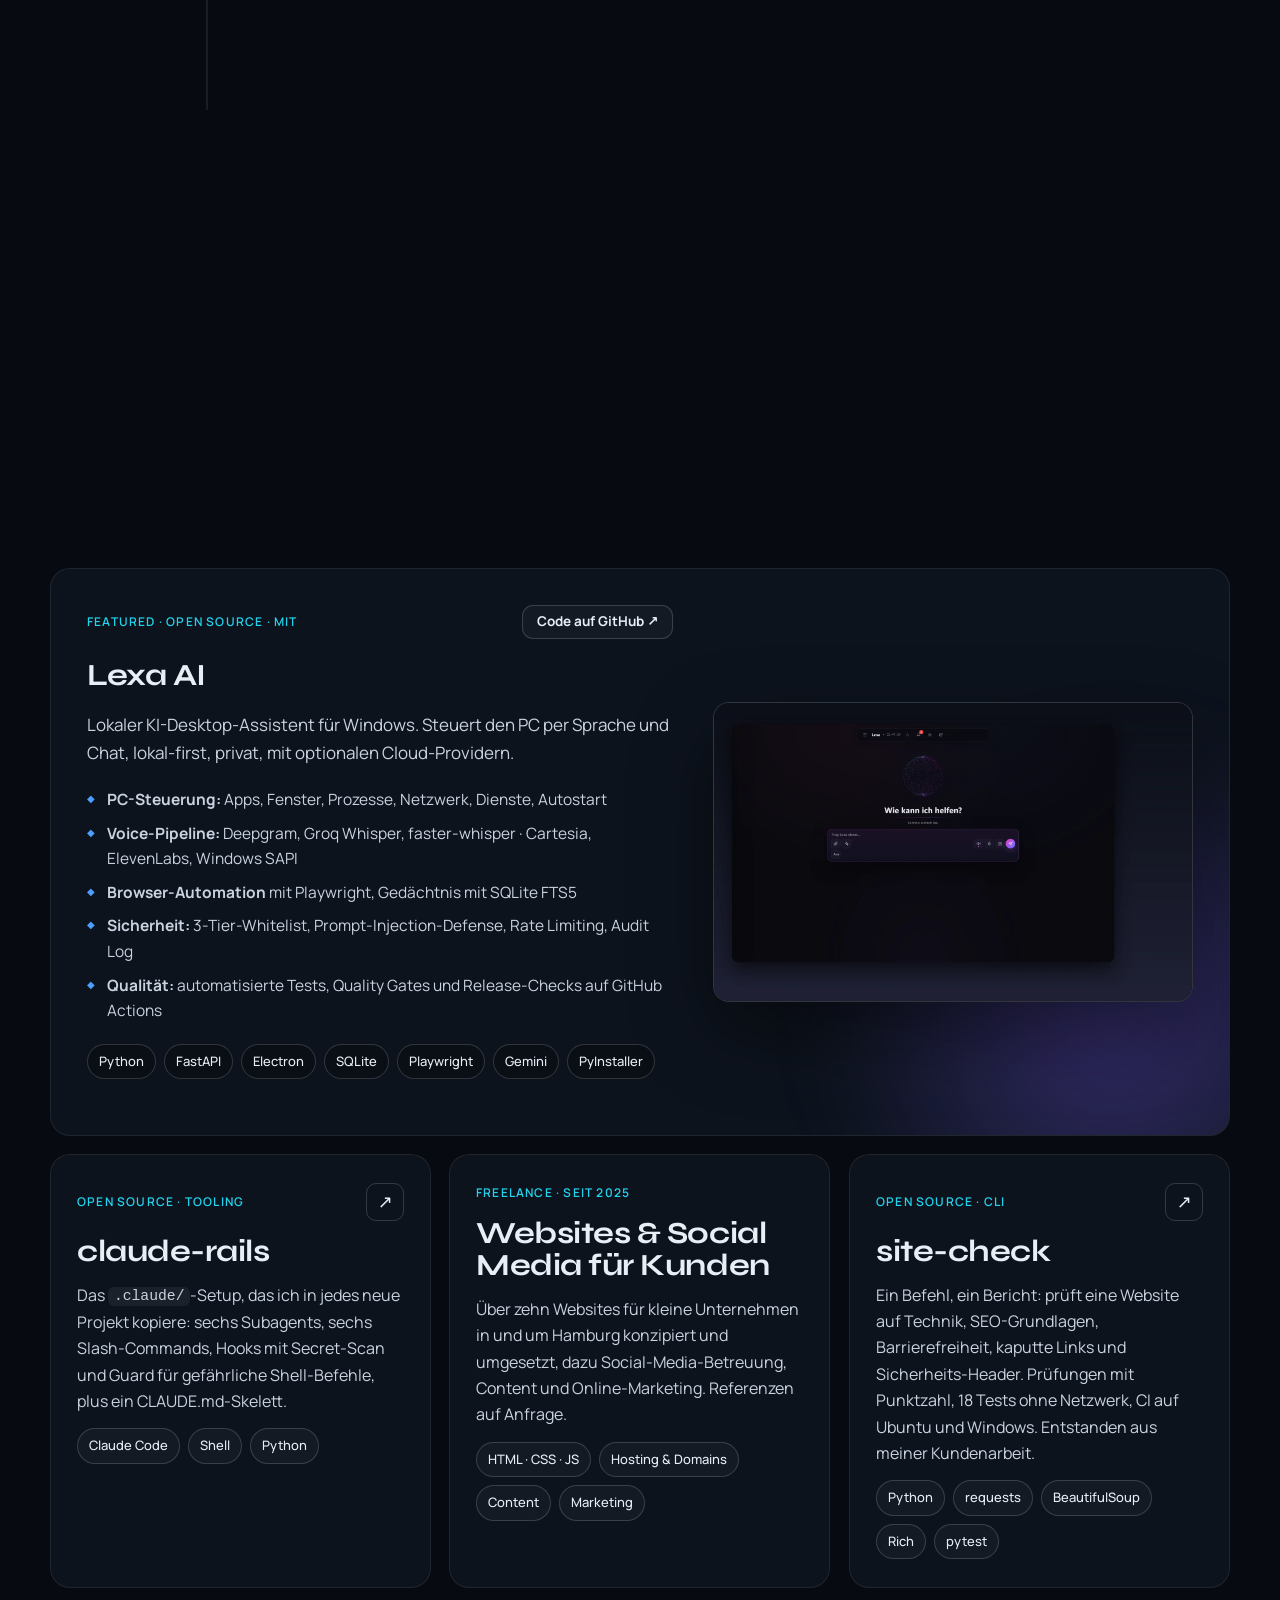
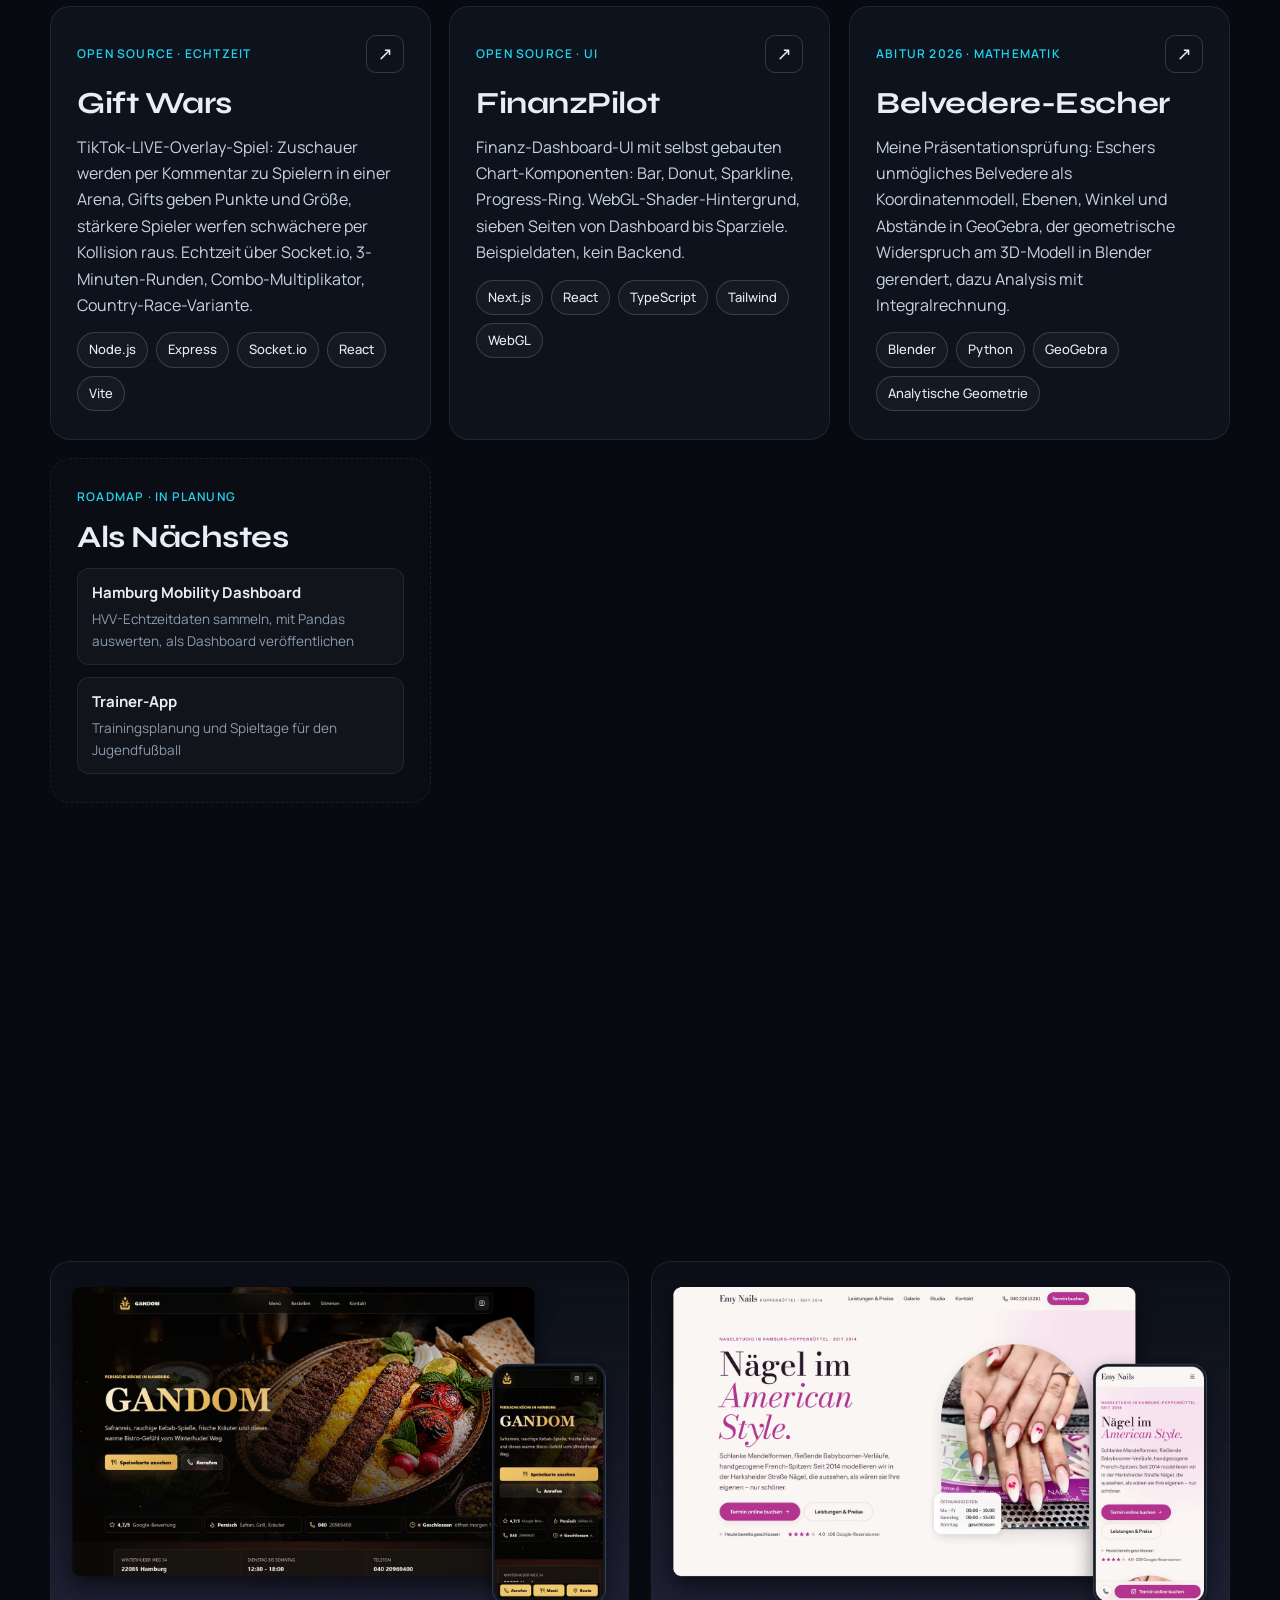
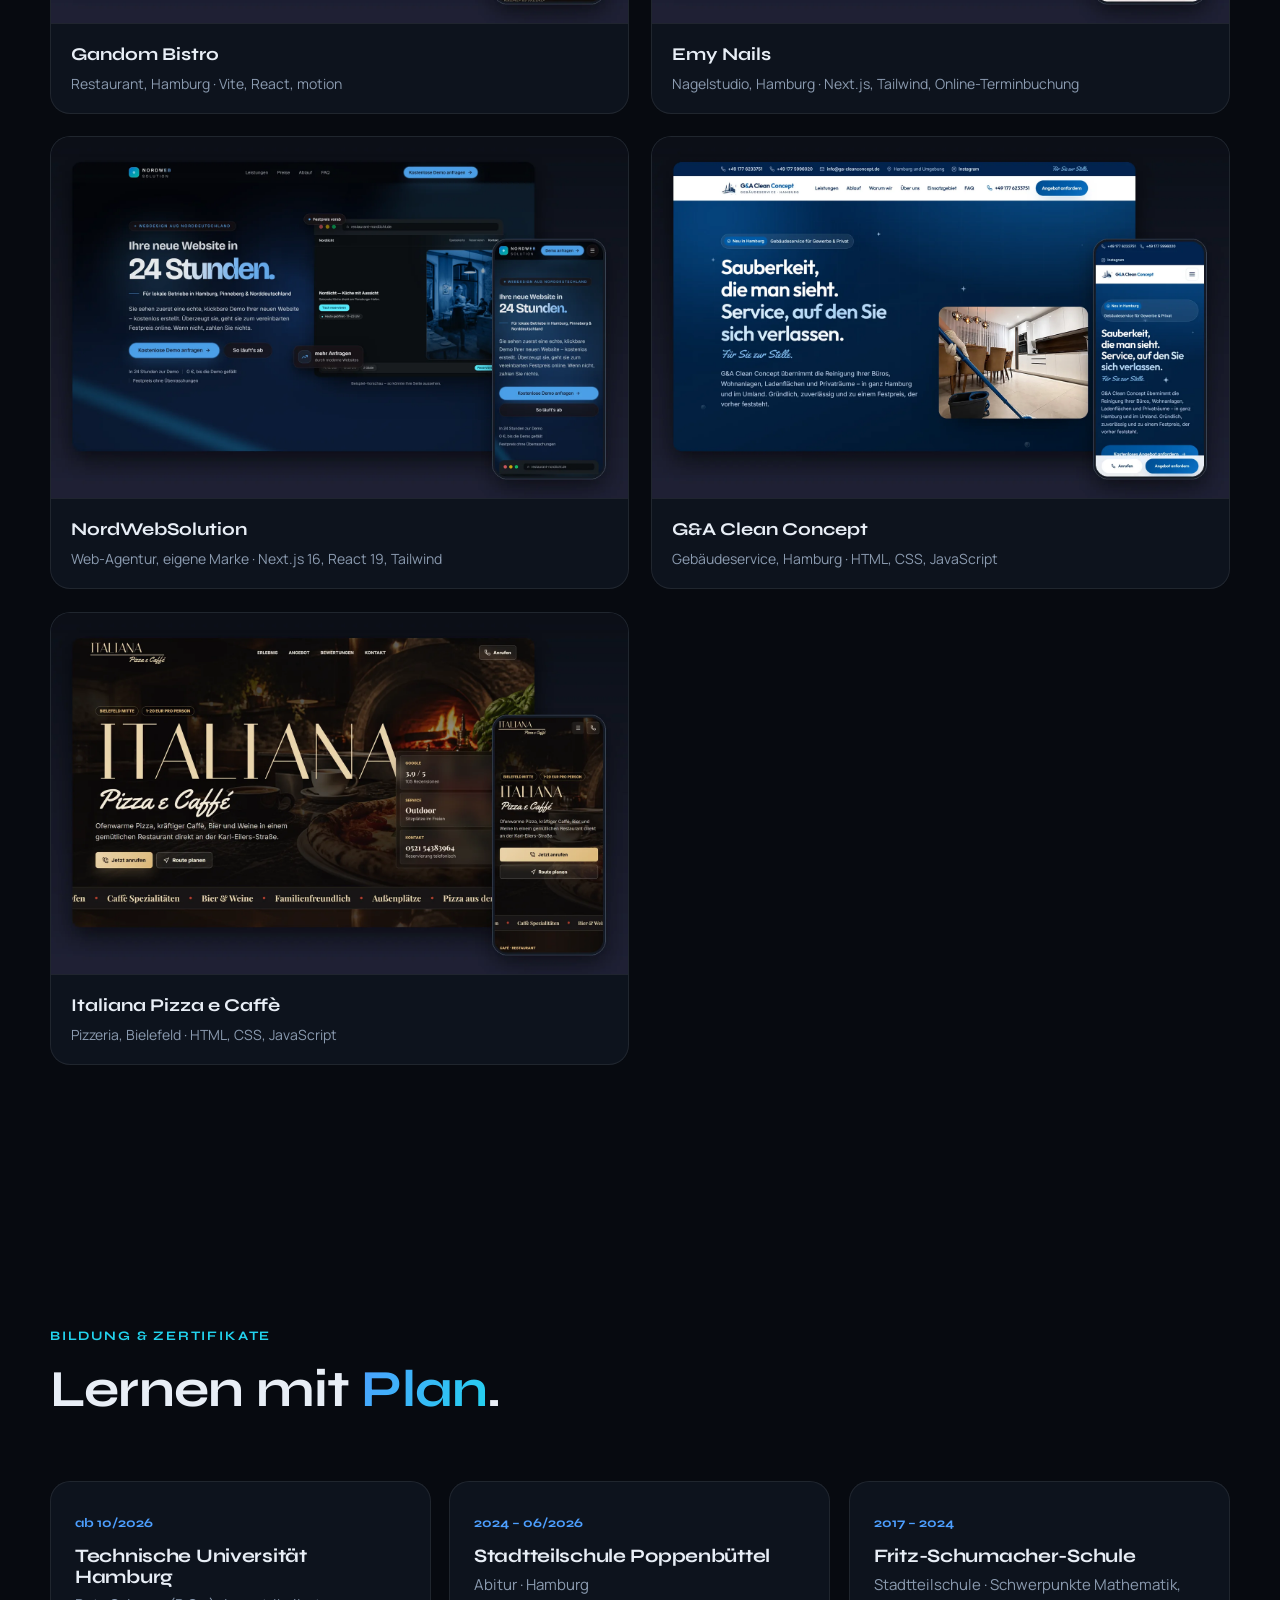
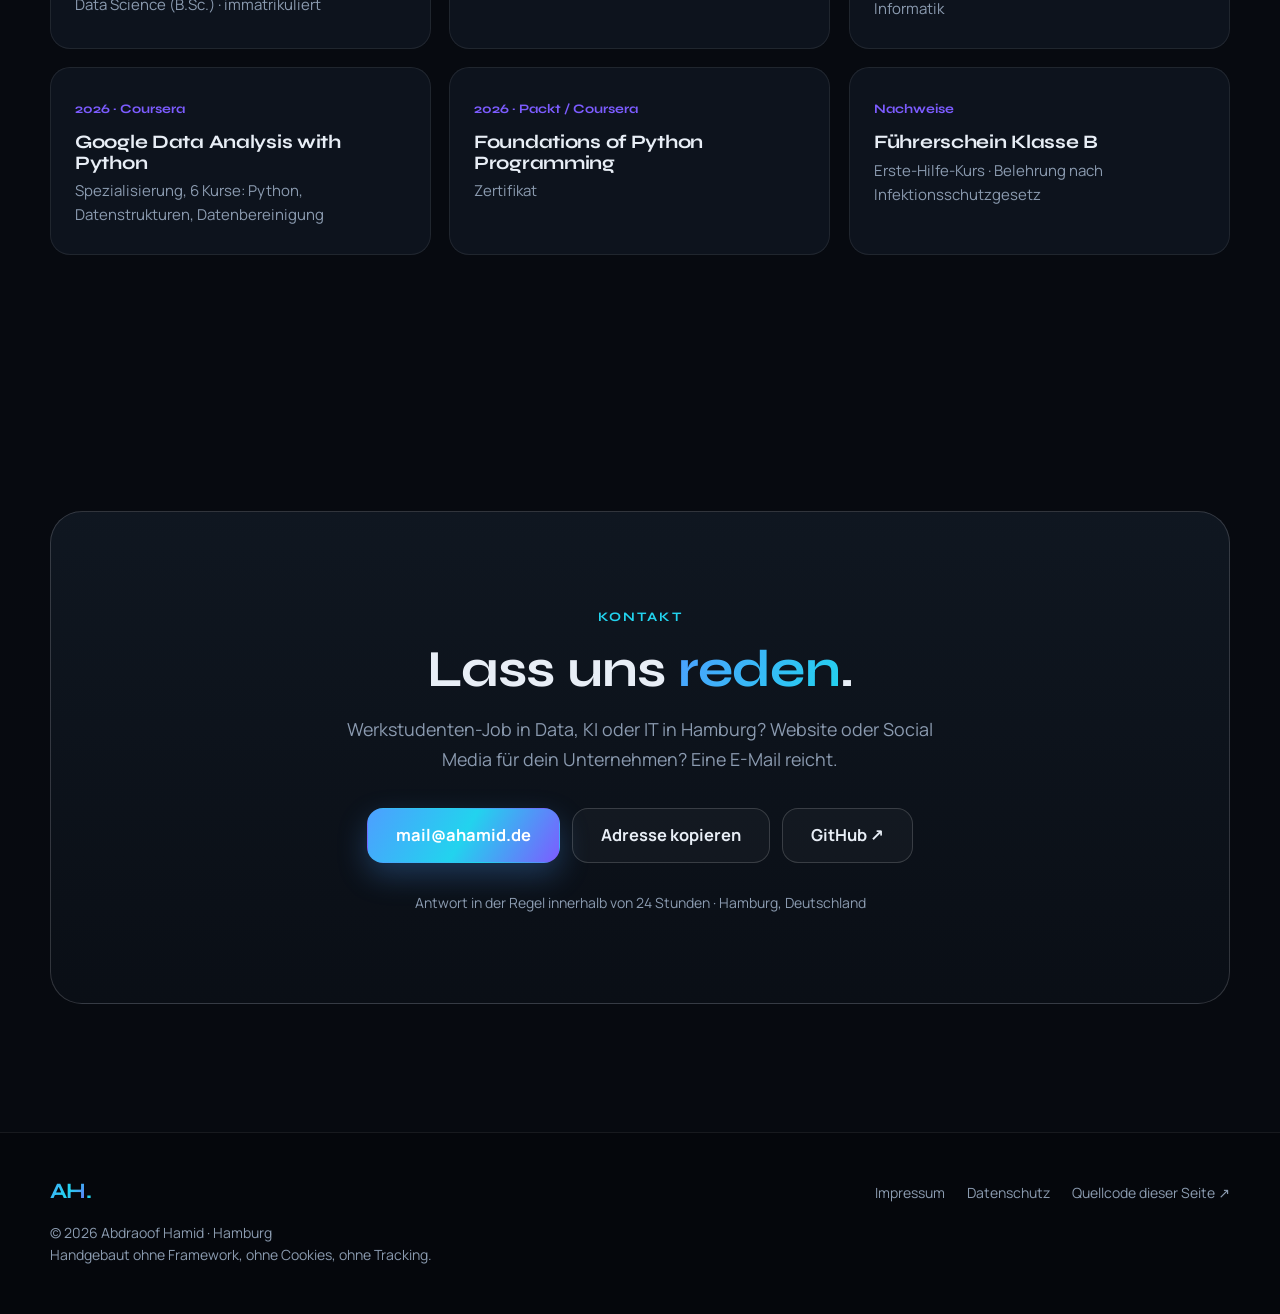
==== commit 7b99efda: "Kennzahlen-Kacheln und Prahl-Zahlen entfernt Co-Authored-By: Claude Fable 5.1 <noreply@anthropic.com" ====
--- a/index.html
+++ b/index.html
@@ -94,7 +94,7 @@
       <ul class="hero-meta rise d5" aria-label="Kurzprofil">
         <li><strong>Hamburg</strong><span>Standort</span></li>
         <li><strong>TUHH</strong><span>Data Science ab 10/2026</span></li>
-        <li><strong>4 Sprachen</strong><span>AR · DE · EN · ES</span></li>
+        <li><strong>Sprachen</strong><span>Arabisch · Deutsch · Englisch · Spanisch</span></li>
       </ul>
     </div>
 
@@ -111,7 +111,7 @@
       <div class="float card-mini c5">
         <span class="mini-label">Aktuelles Projekt</span>
         <strong>Lexa AI</strong>
-        <span class="mini-sub">138+ PC-Befehle · Voice · Memory</span>
+        <span class="mini-sub">Sprache · Befehle · Gedächtnis</span>
       </div>
     </div>
   </div>
@@ -145,11 +145,6 @@
           <div class="fact"><span class="fact-k">Ehrenamt</span><span class="fact-v">U8-Trainer, SC Alstertal-Langenhorn</span></div>
         </div>
       </div>
-      <div class="stats reveal d2">
-        <div class="stat tilt" data-tilt><span class="num" data-count="10" data-suffix="+">0</span><span class="stat-l">Kunden-Websites konzipiert und umgesetzt</span></div>
-        <div class="stat tilt" data-tilt><span class="num" data-count="138" data-suffix="+">0</span><span class="stat-l">PC-Befehle in Lexa AI</span></div>
-        <div class="stat tilt" data-tilt><span class="num" data-count="1834">0</span><span class="stat-l">automatisierte Tests in Lexa AI, grün auf GitHub Actions</span></div>
-        <div class="stat tilt" data-tilt><span class="num" data-count="5">0</span><span class="stat-l">Praxisstationen in IT, Support und KI seit 2023</span></div>
       </div>
     </div>
   </div>
@@ -317,11 +312,11 @@
         <h3>Lexa AI</h3>
         <p class="project-lead">Lokaler KI-Desktop-Assistent für Windows. Steuert den PC per Sprache und Chat, lokal-first, privat, mit optionalen Cloud-Providern.</p>
         <ul class="project-points">
-          <li><strong>138+ PC-Befehle:</strong> Apps, Fenster, Prozesse, Netzwerk, Dienste, Autostart</li>
+          <li><strong>PC-Steuerung:</strong> Apps, Fenster, Prozesse, Netzwerk, Dienste, Autostart</li>
           <li><strong>Voice-Pipeline:</strong> Deepgram, Groq Whisper, faster-whisper · Cartesia, ElevenLabs, Windows SAPI</li>
           <li><strong>Browser-Automation</strong> mit Playwright, Gedächtnis mit SQLite FTS5</li>
           <li><strong>Sicherheit:</strong> 3-Tier-Whitelist, Prompt-Injection-Defense, Rate Limiting, Audit Log</li>
-          <li><strong>Qualität:</strong> 1834 automatisierte Tests, Quality Gates und Release-Checks auf GitHub Actions</li>
+          <li><strong>Qualität:</strong> automatisierte Tests, Quality Gates und Release-Checks auf GitHub Actions</li>
         </ul>
         <ul class="tags tags-dark"><li>Python</li><li>FastAPI</li><li>Electron</li><li>SQLite</li><li>Playwright</li><li>Gemini</li><li>PyInstaller</li></ul>
         <figure class="project-shot"><img src="/assets/img/work/lexa-card.webp" width="1600" height="1000" alt="Lexa AI: Startbildschirm mit Sprach-Orb und Eingabefeld" loading="lazy" decoding="async"></figure>
@@ -352,7 +347,7 @@
           <a class="icon-link" href="https://github.com/hamid49174/site-check" target="_blank" rel="noopener" aria-label="site-check auf GitHub">↗</a>
         </div>
         <h3>site-check</h3>
-        <p>Ein Befehl, ein Bericht: prüft eine Website auf Technik, SEO-Grundlagen, Barrierefreiheit, kaputte Links und Sicherheits-Header. 17 Prüfungen mit Punktzahl, 18 Tests ohne Netzwerk, CI auf Ubuntu und Windows. Entstanden aus meiner Kundenarbeit.</p>
+        <p>Ein Befehl, ein Bericht: prüft eine Website auf Technik, SEO-Grundlagen, Barrierefreiheit, kaputte Links und Sicherheits-Header. Prüfungen mit Punktzahl, 18 Tests ohne Netzwerk, CI auf Ubuntu und Windows. Entstanden aus meiner Kundenarbeit.</p>
         <ul class="tags"><li>Python</li><li>requests</li><li>BeautifulSoup</li><li>Rich</li><li>pytest</li></ul>
       </article>
 
--- a/assets/css/style.css
+++ b/assets/css/style.css
@@ -299,7 +299,7 @@
 .skill:hover::before, .stat:hover::before, .tl-card:hover::before, .project:hover::before, .edu:hover::before { opacity: 1; }
 
 /* ---------- Über mich ---------- */
-.about-grid { display: grid; grid-template-columns: 1.2fr .8fr; gap: 48px; align-items: start; }
+.about-grid { display: grid; grid-template-columns: minmax(0, 760px); gap: 48px; align-items: start; }
 .about-text p { font-size: 17.5px; color: #c9d3e0; }
 .about-text a { color: var(--accent); text-decoration: none; border-bottom: 1px solid rgba(77,159,255,.4); }
 .facts { display: grid; grid-template-columns: repeat(2, 1fr); gap: 12px; margin-top: 28px; }
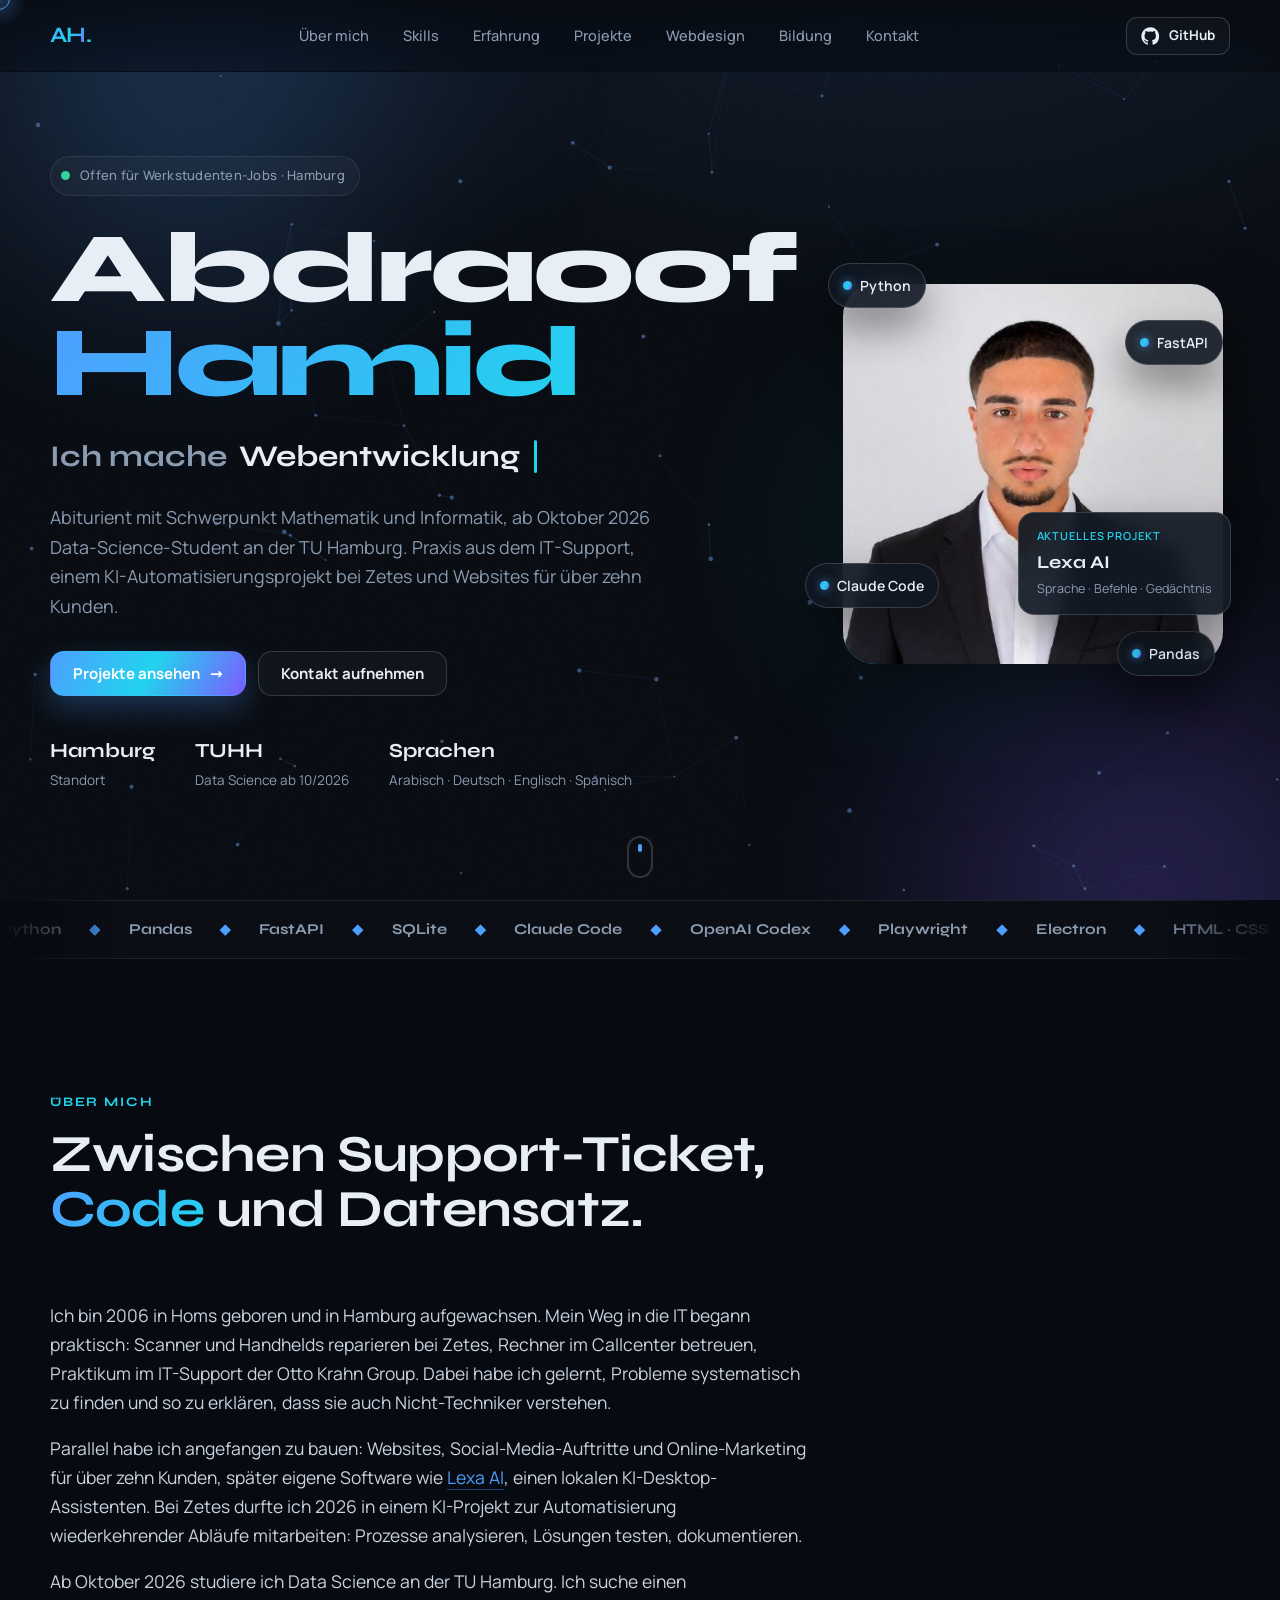
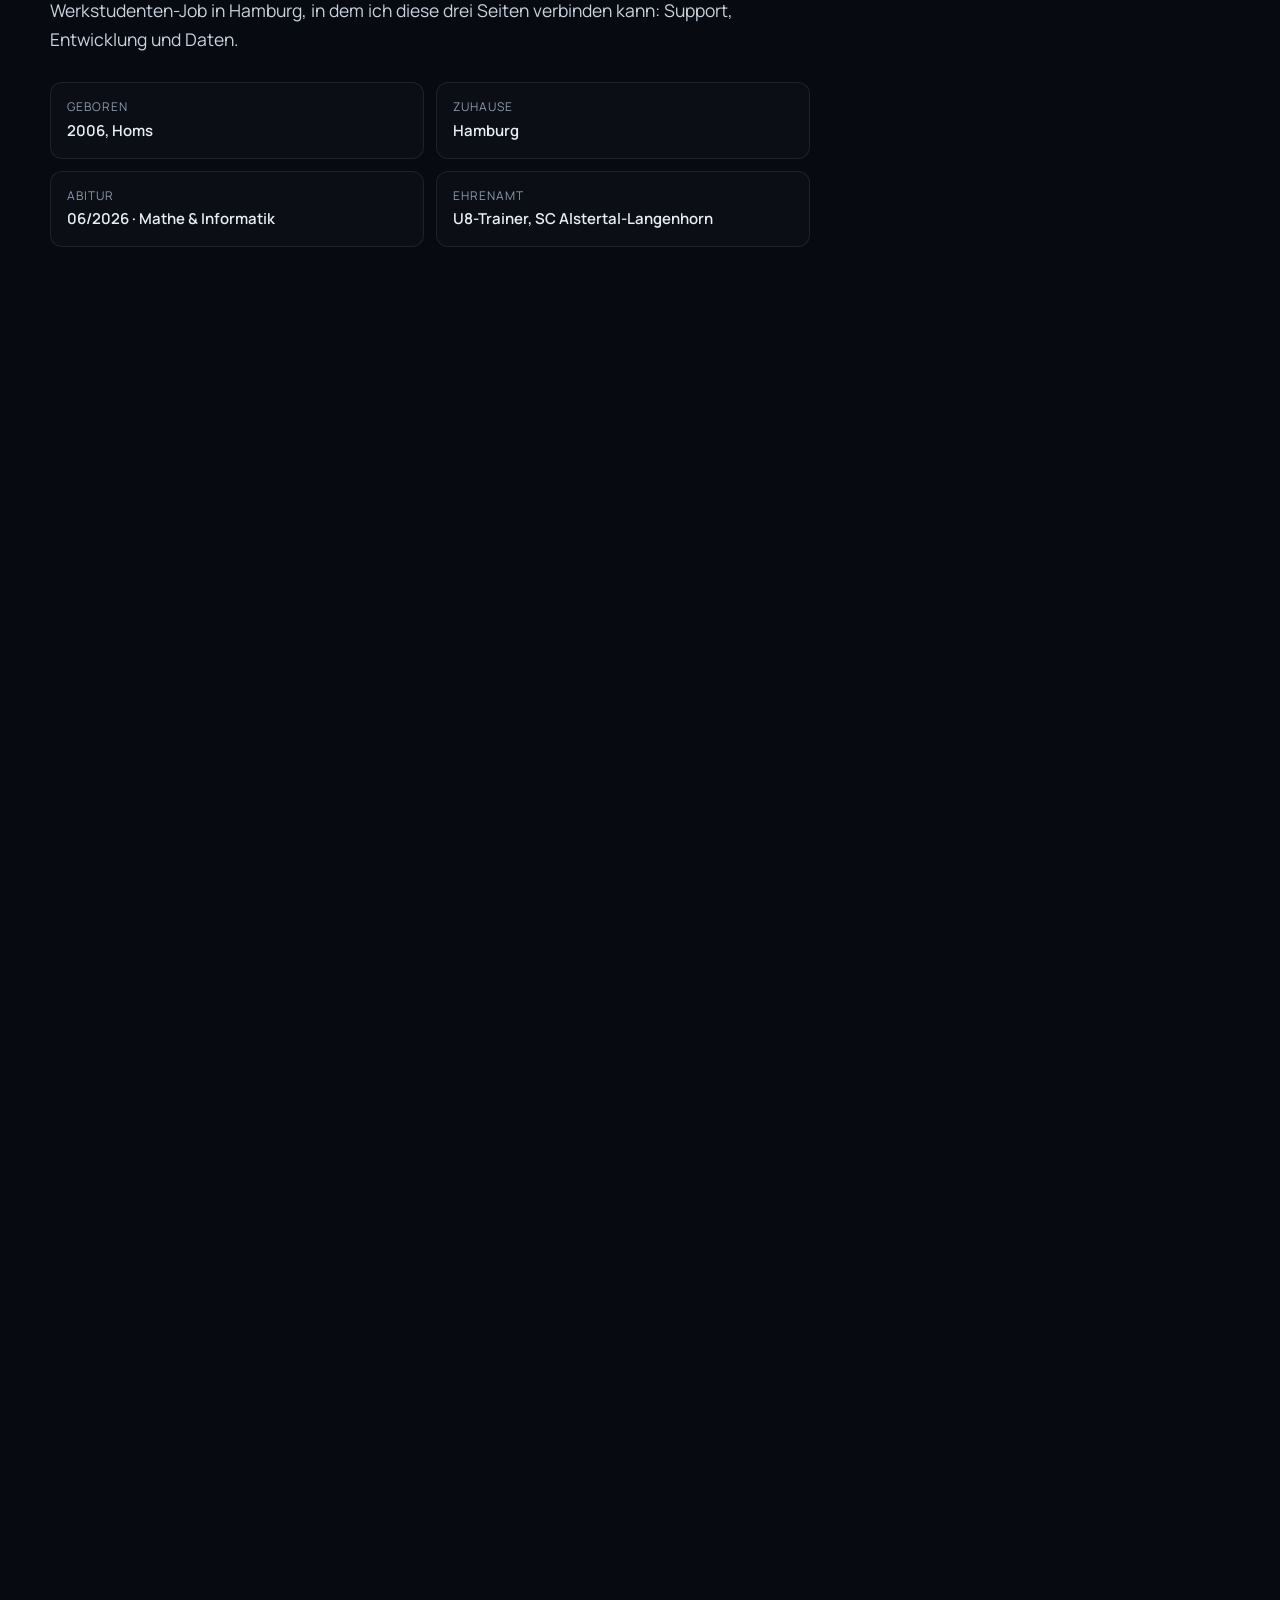
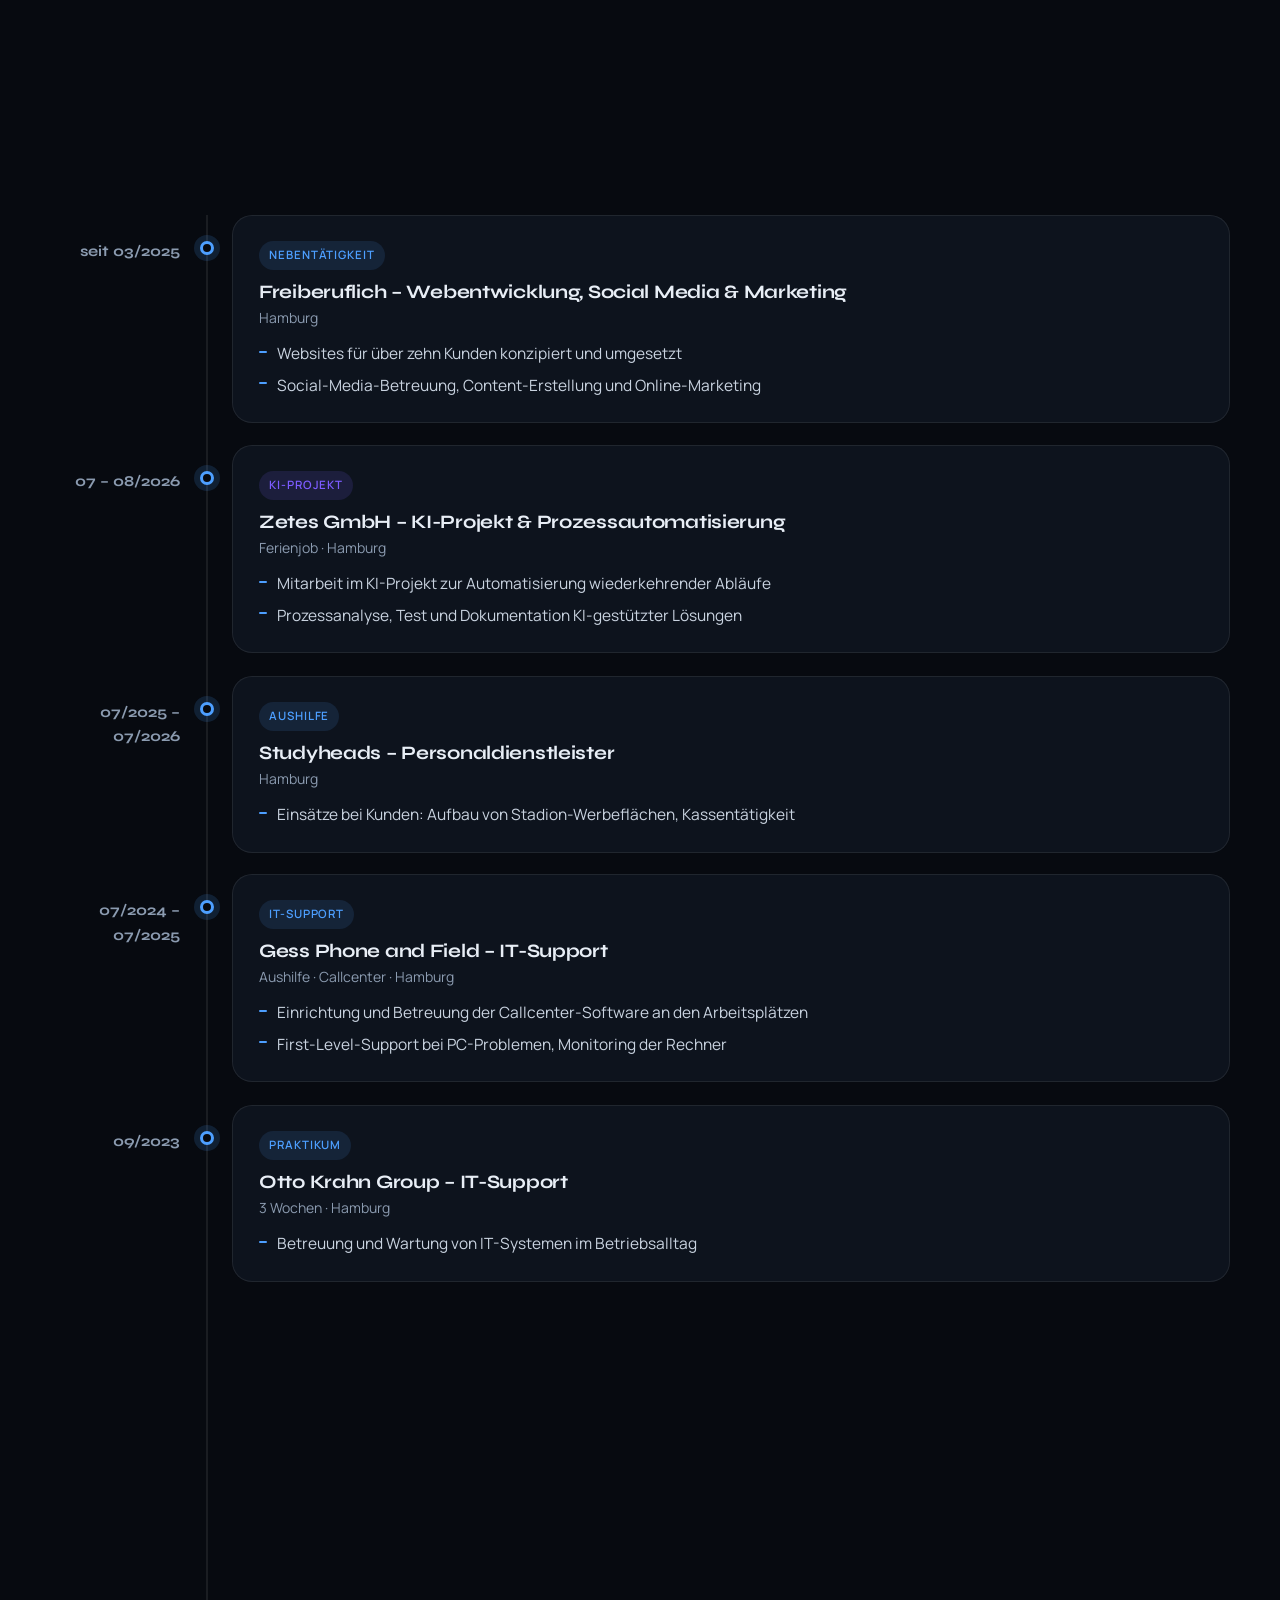
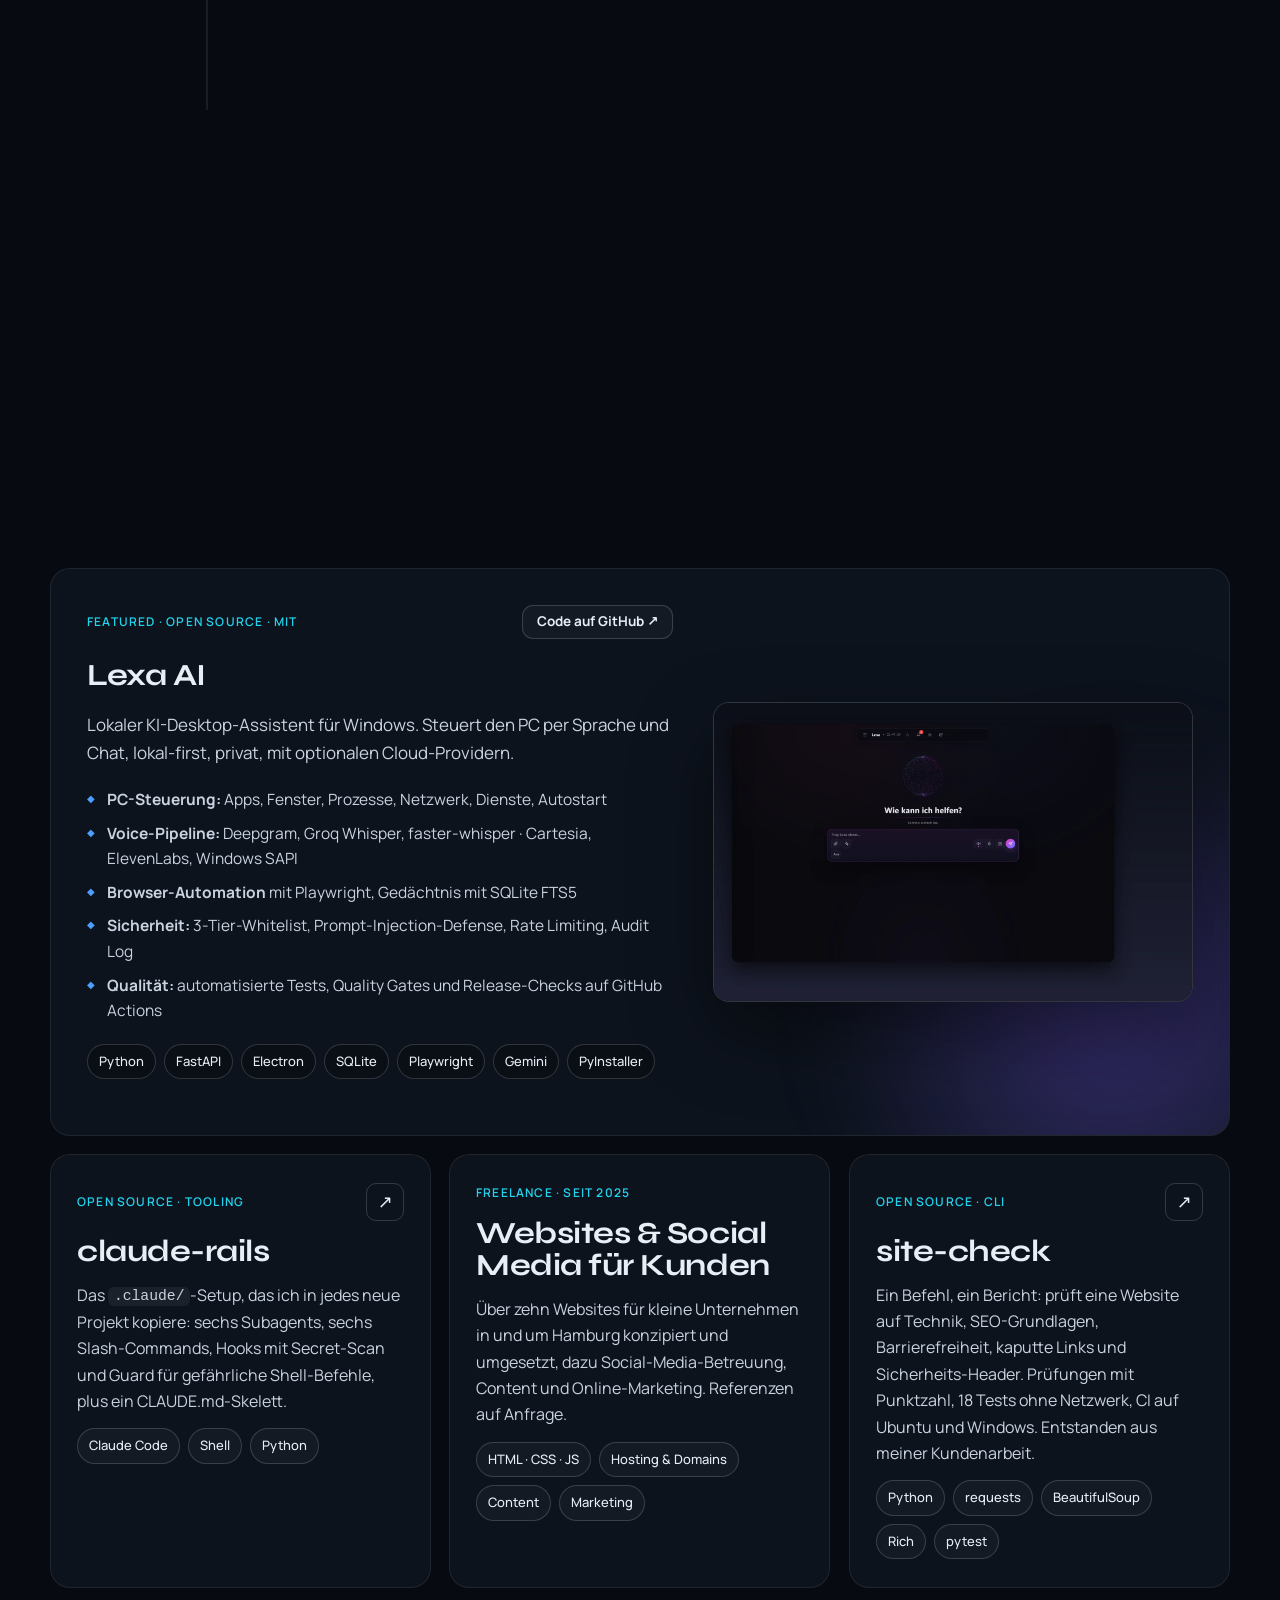
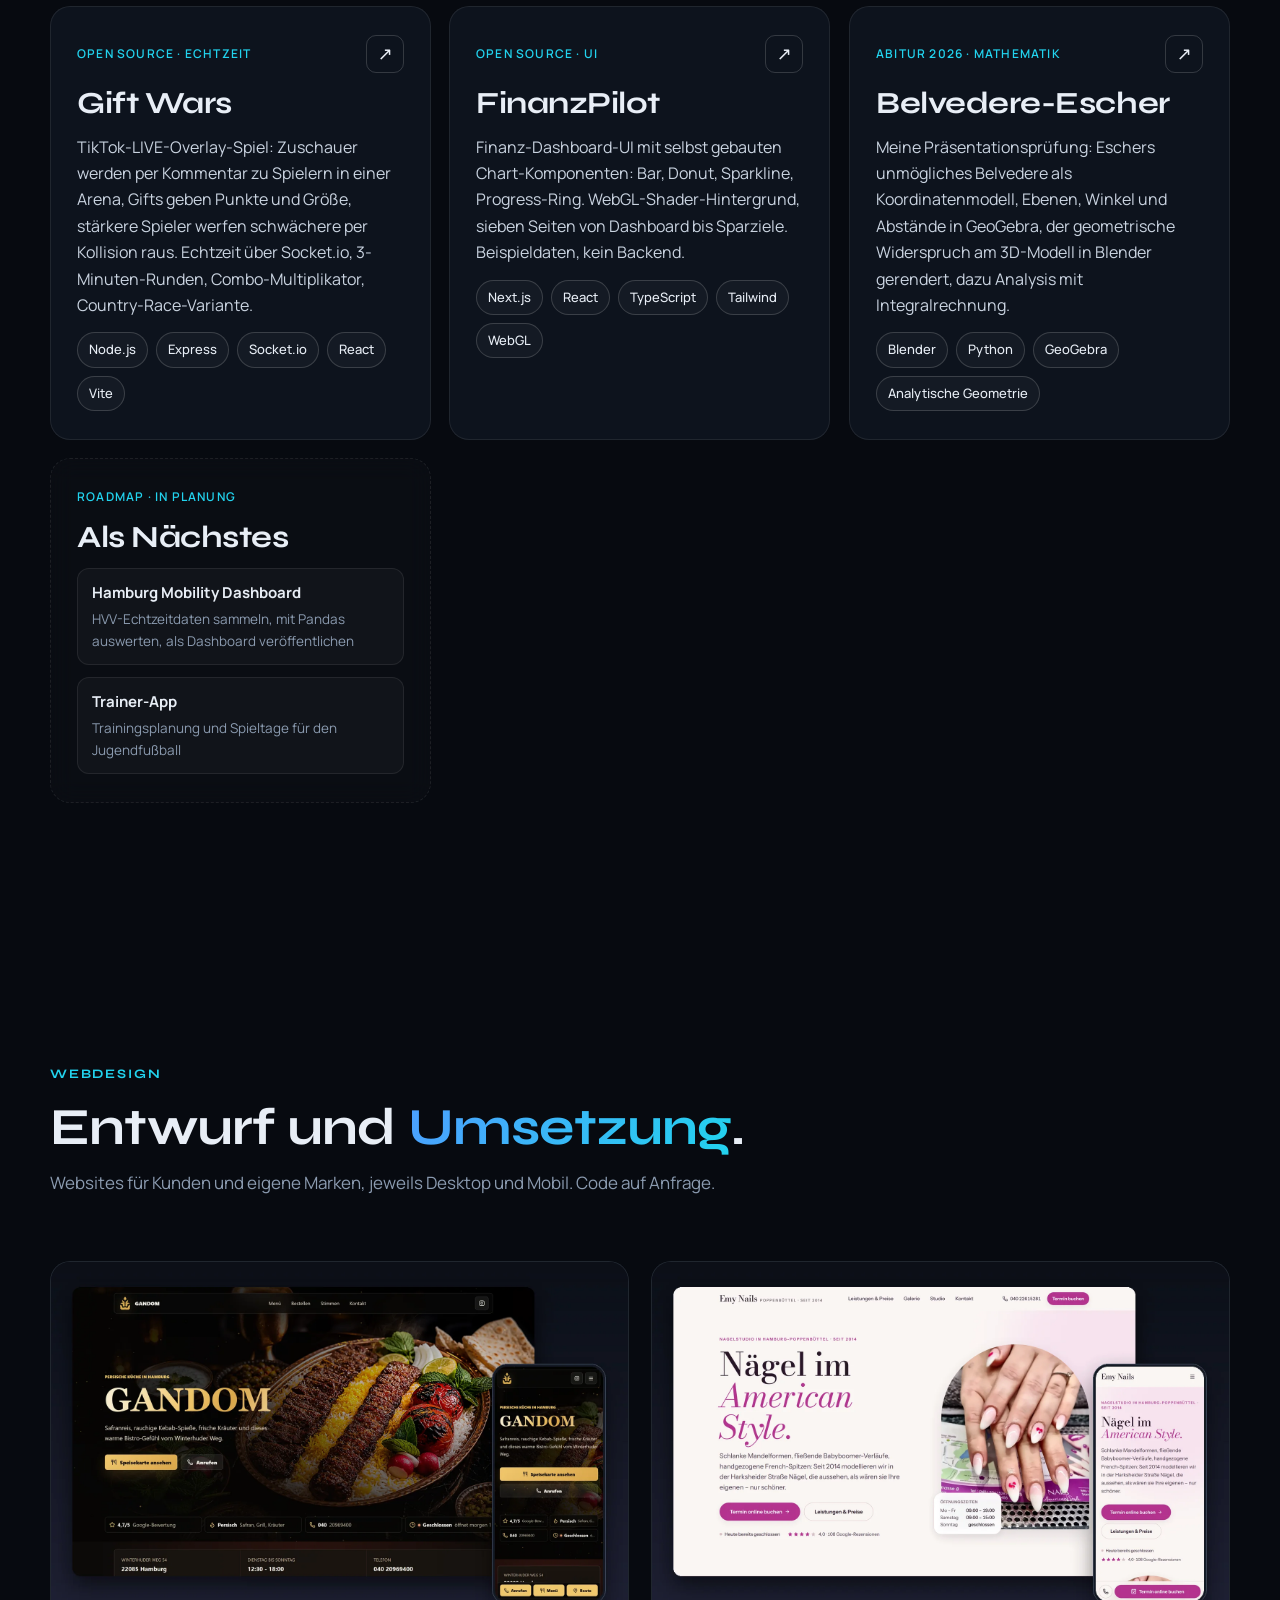
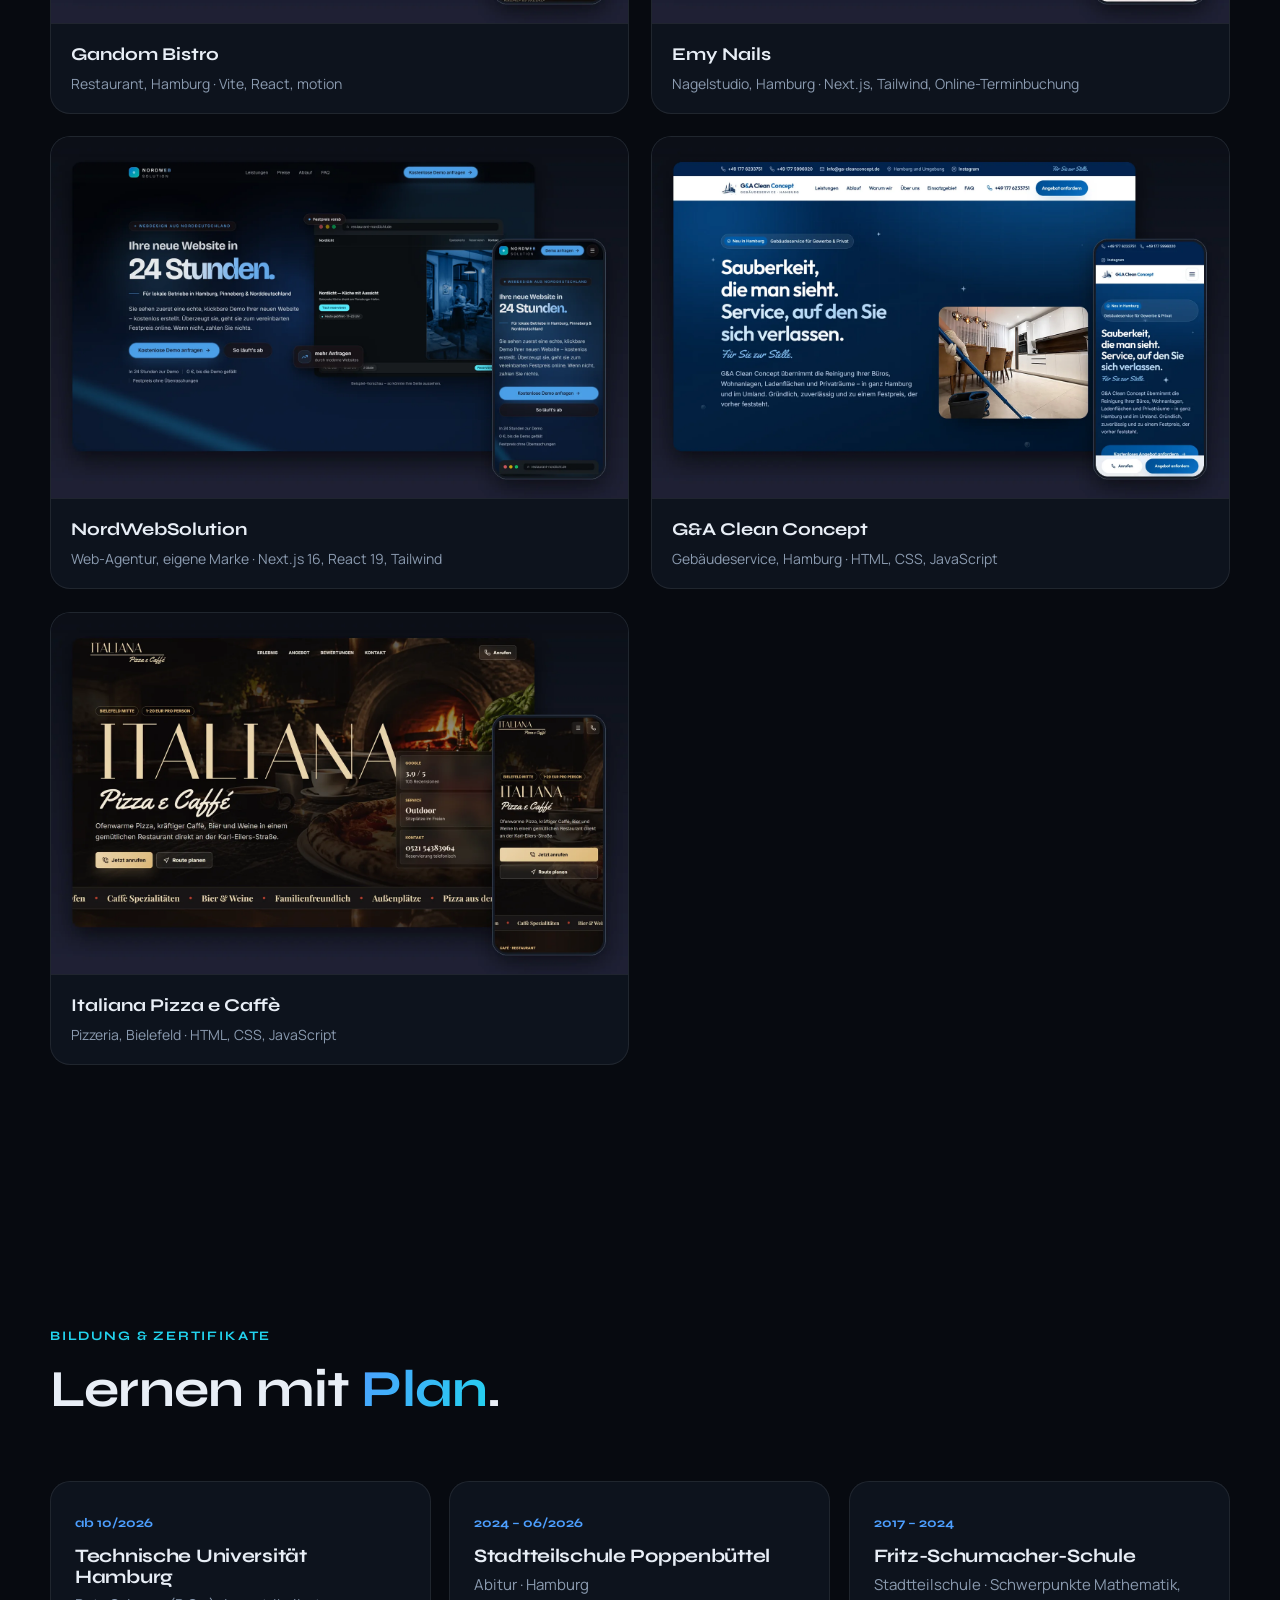
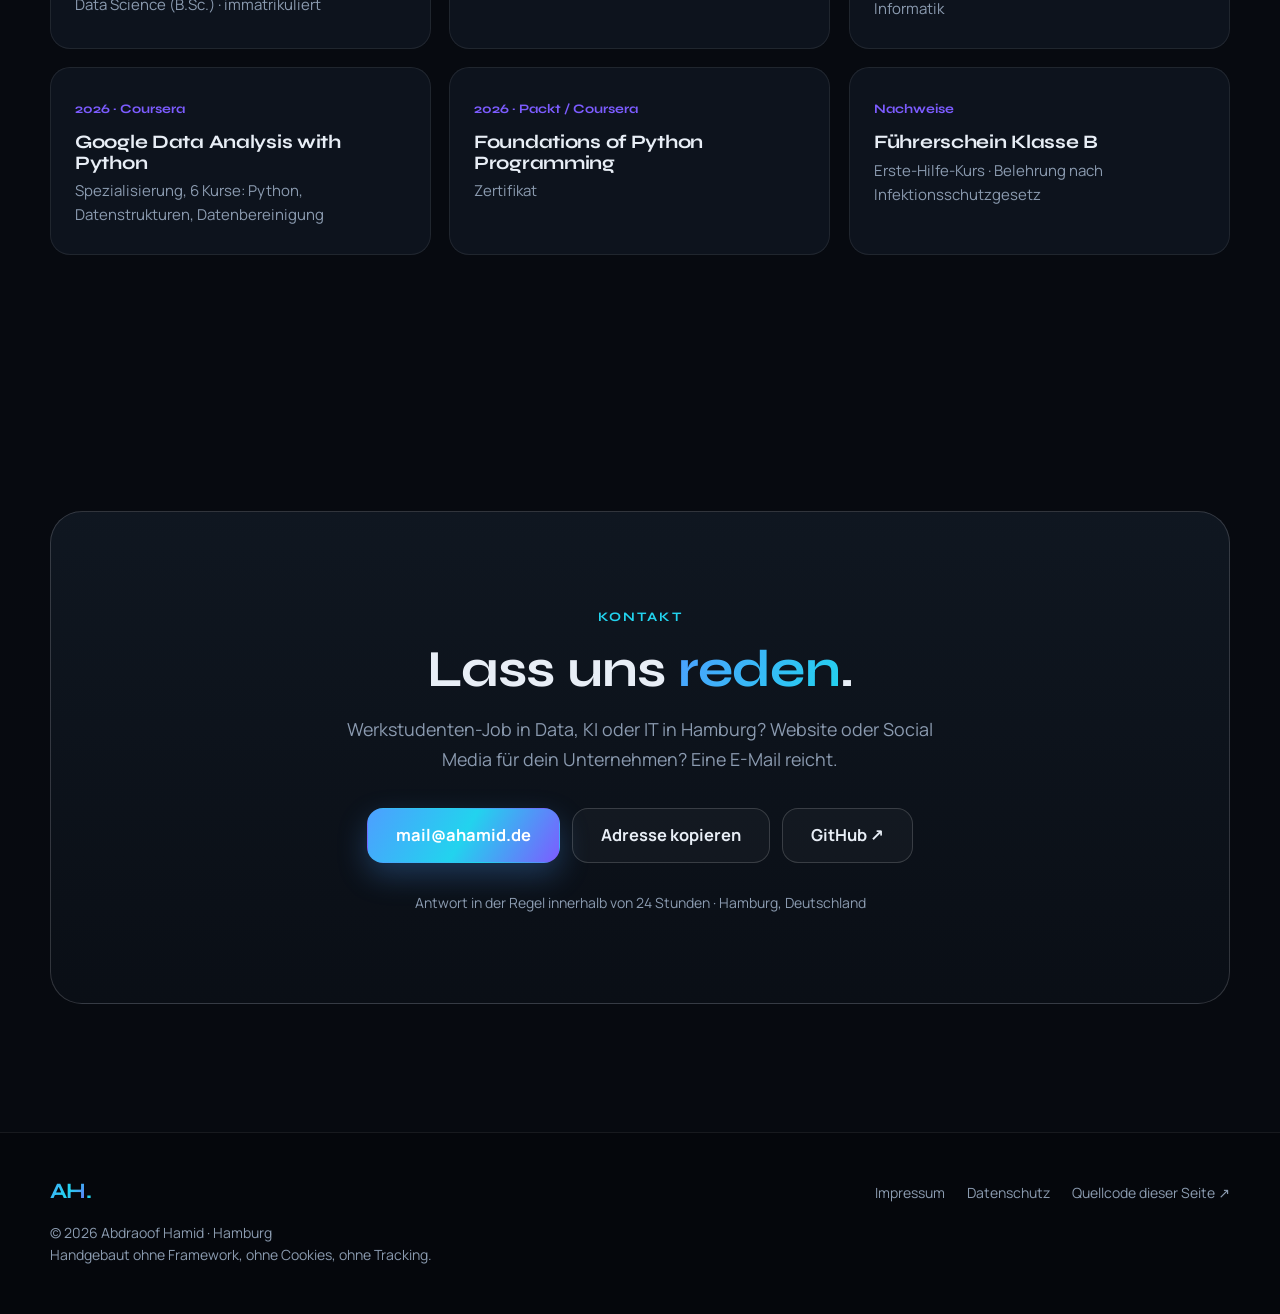
==== commit e8f33a43: "Überzähliges schließendes div nach dem Über-mich-Block entfernt Co-Authored-By: Claude Fable 5.1 <no" ====
--- a/index.html
+++ b/index.html
@@ -147,7 +147,6 @@
       </div>
       </div>
     </div>
-  </div>
 </section>
 
 <!-- ═══════════════ SKILLS ═══════════════ -->
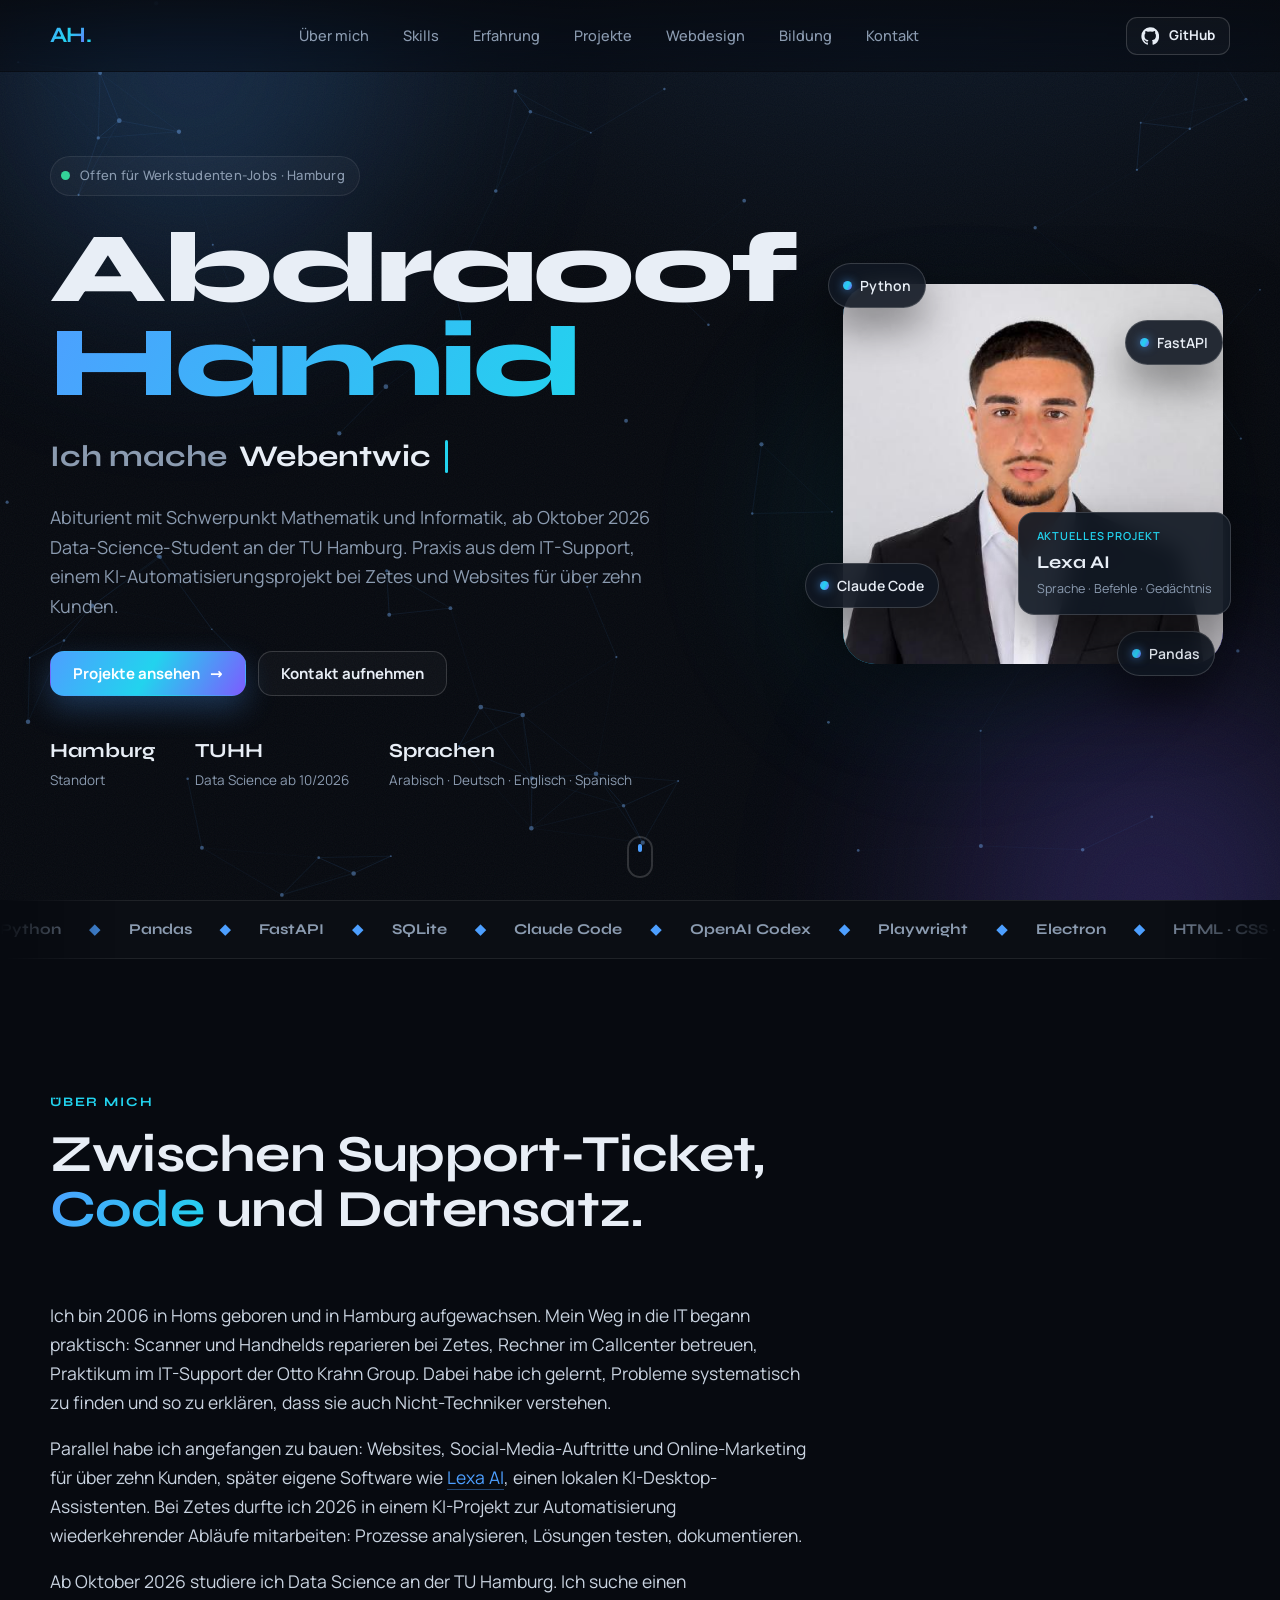
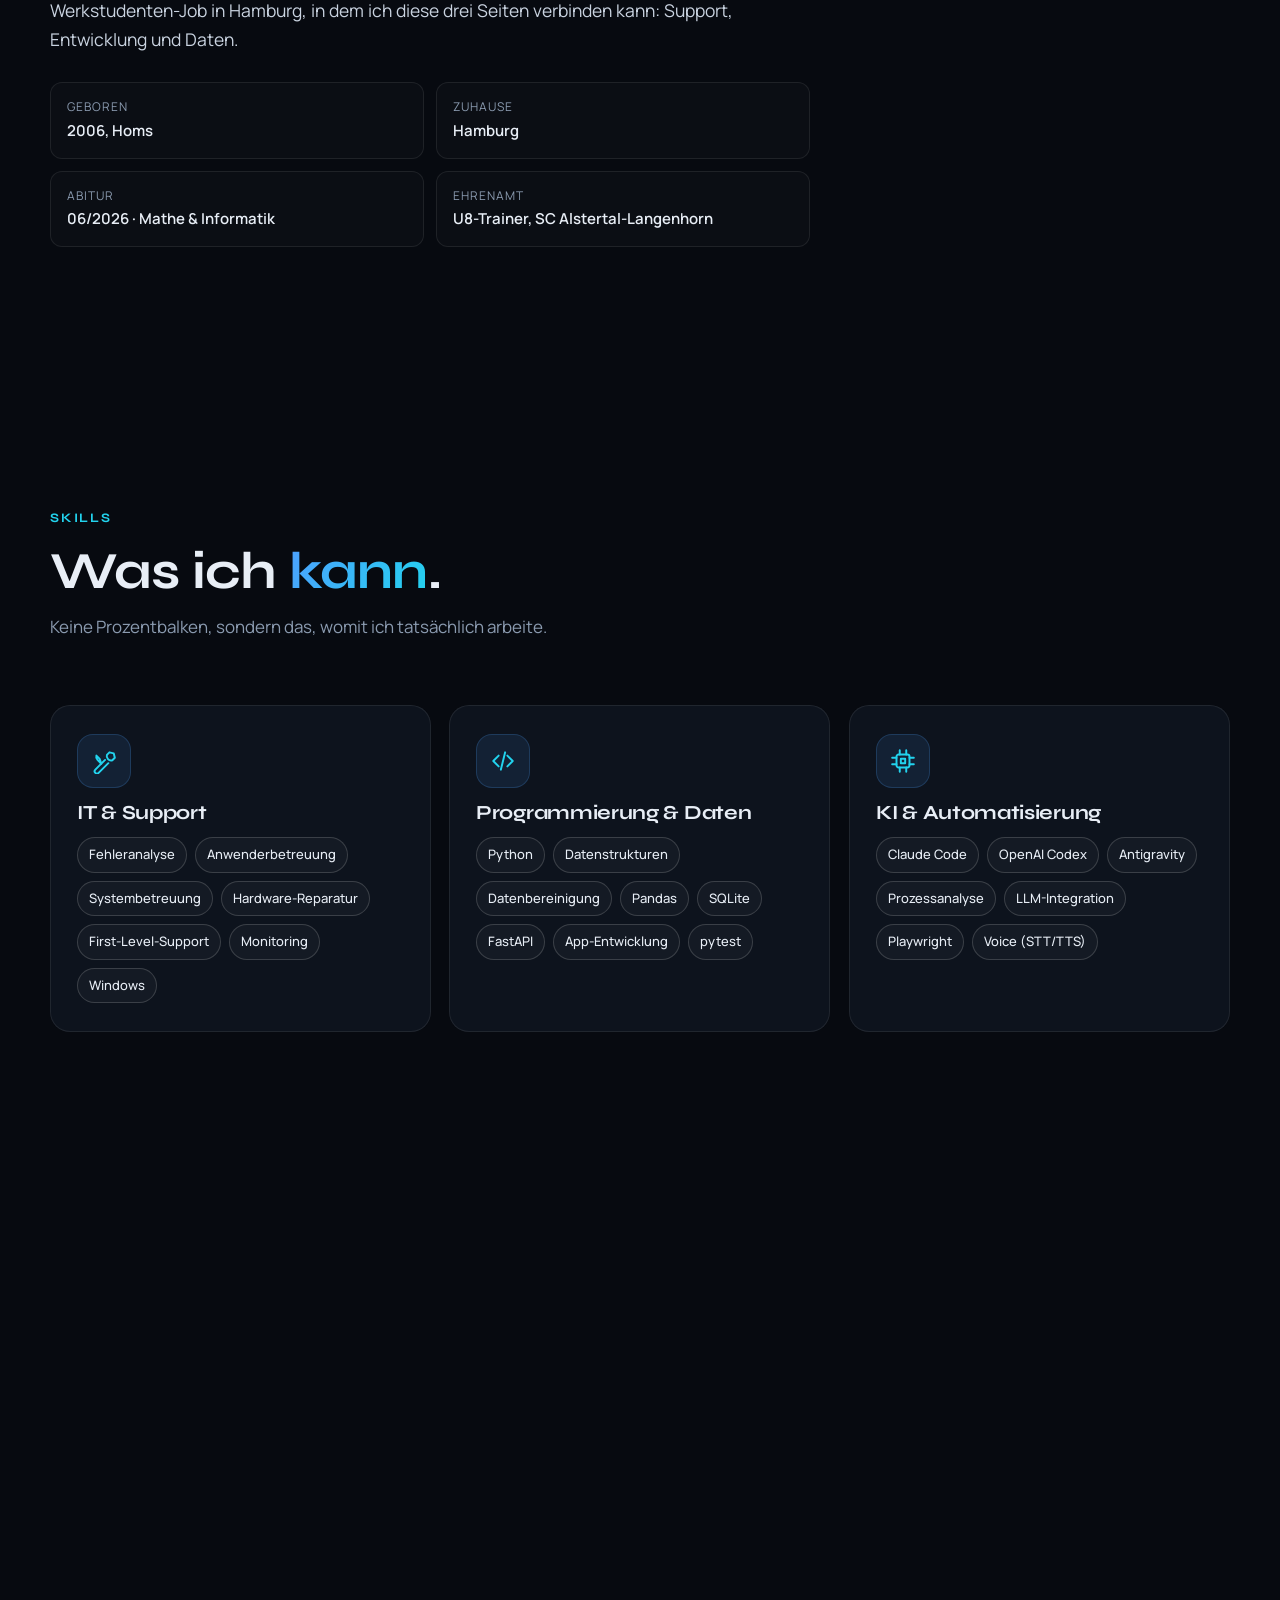
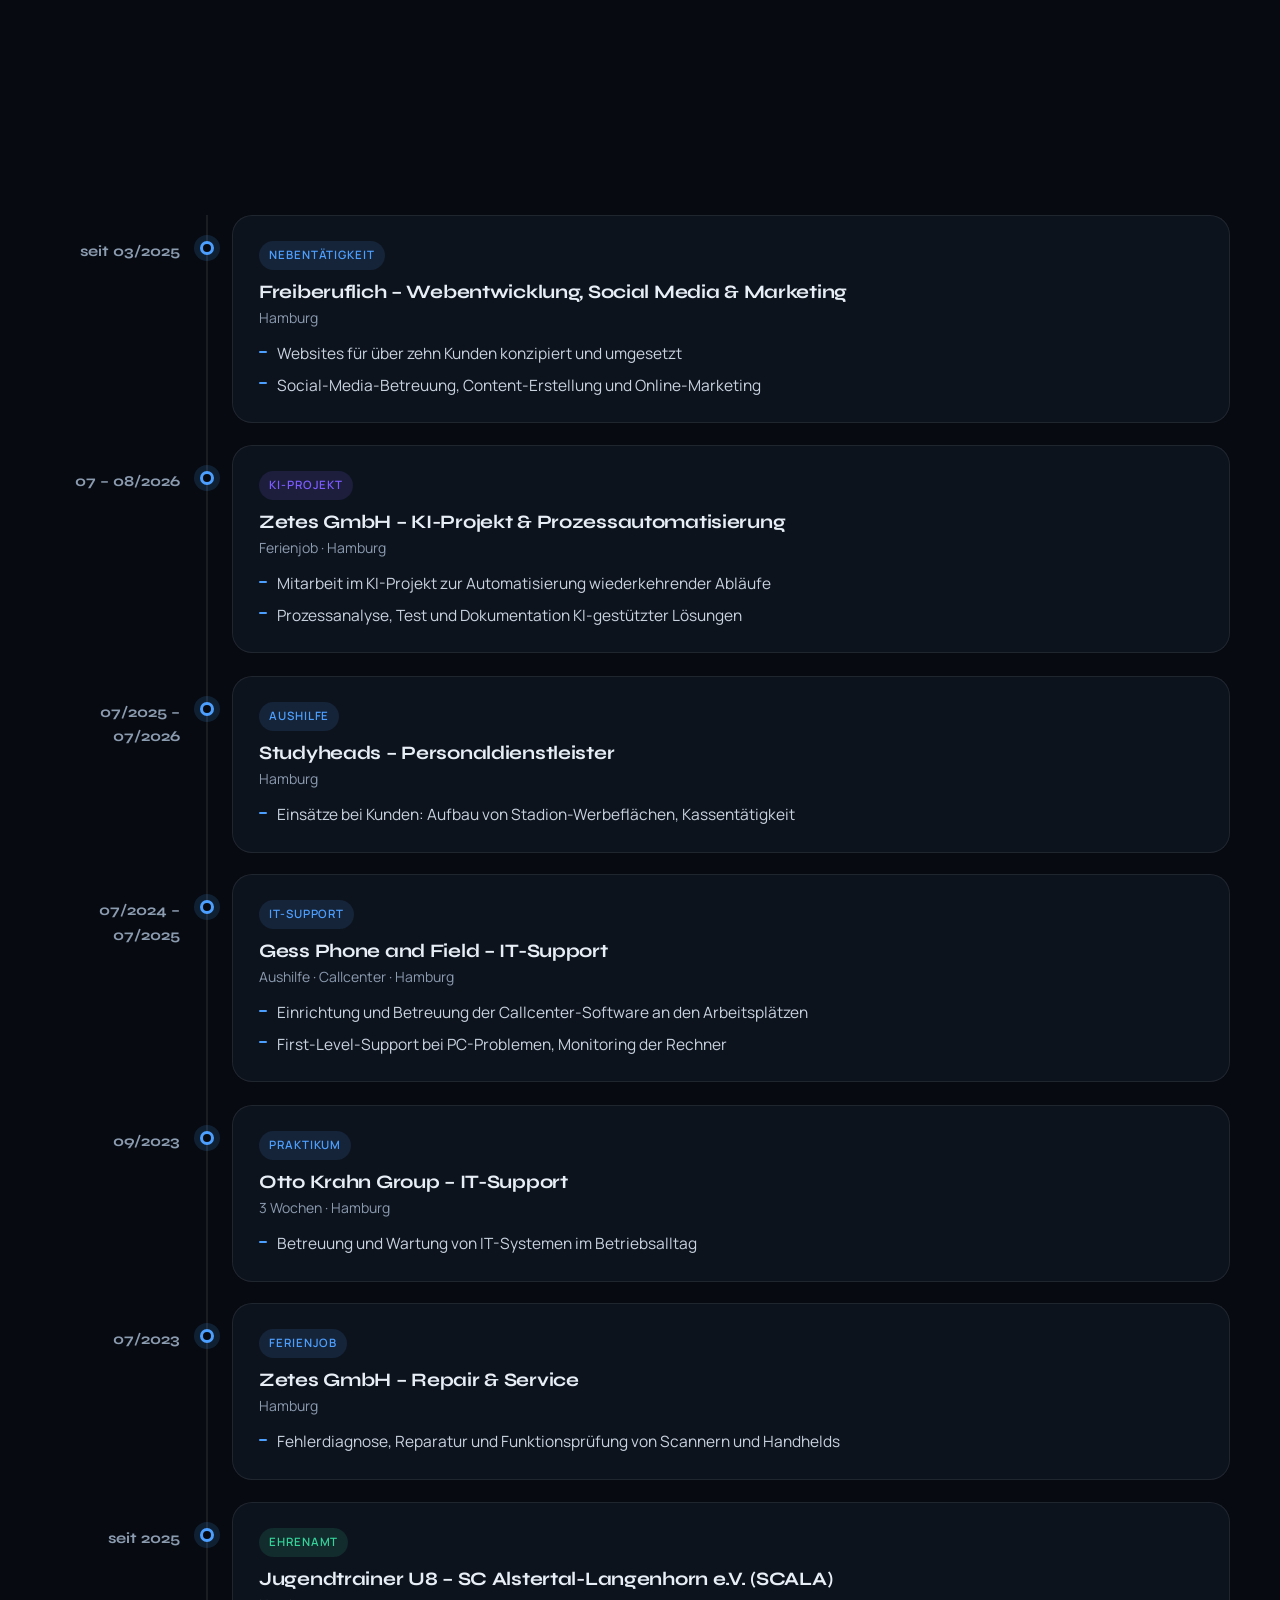
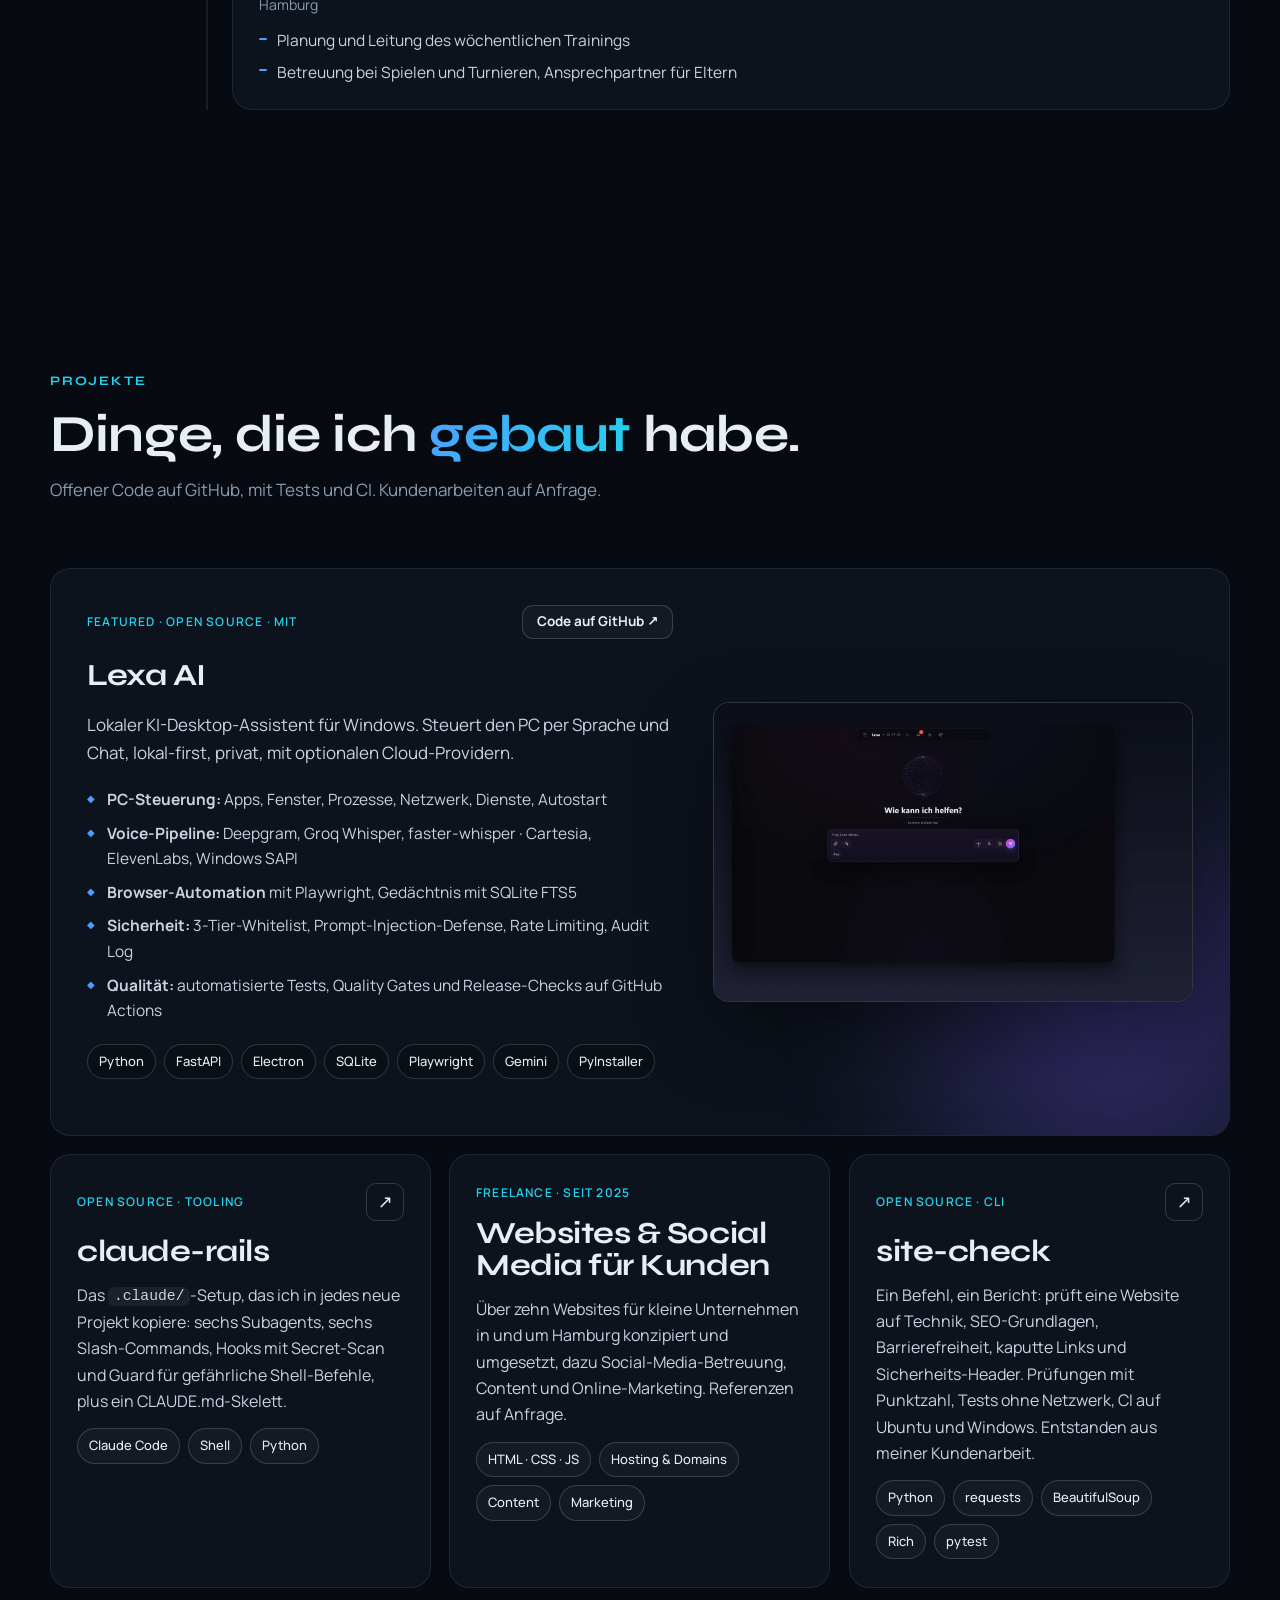
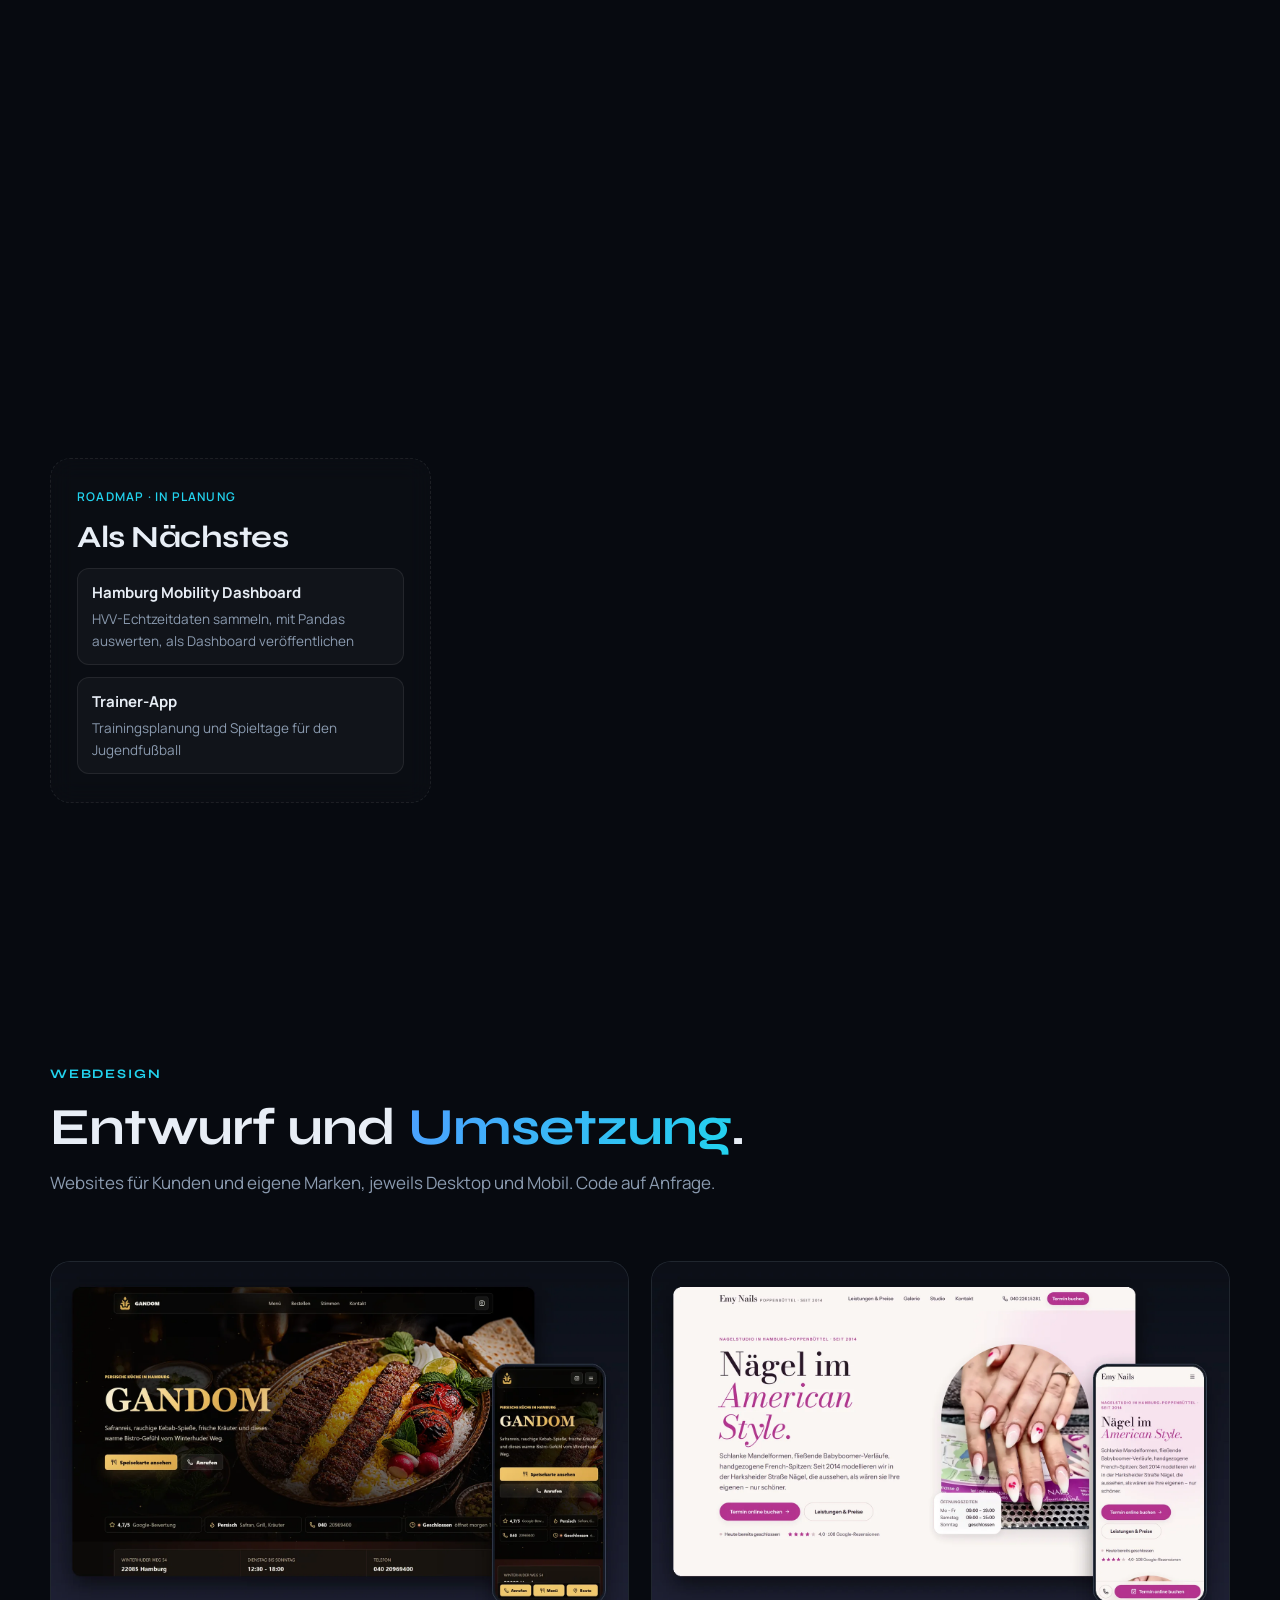
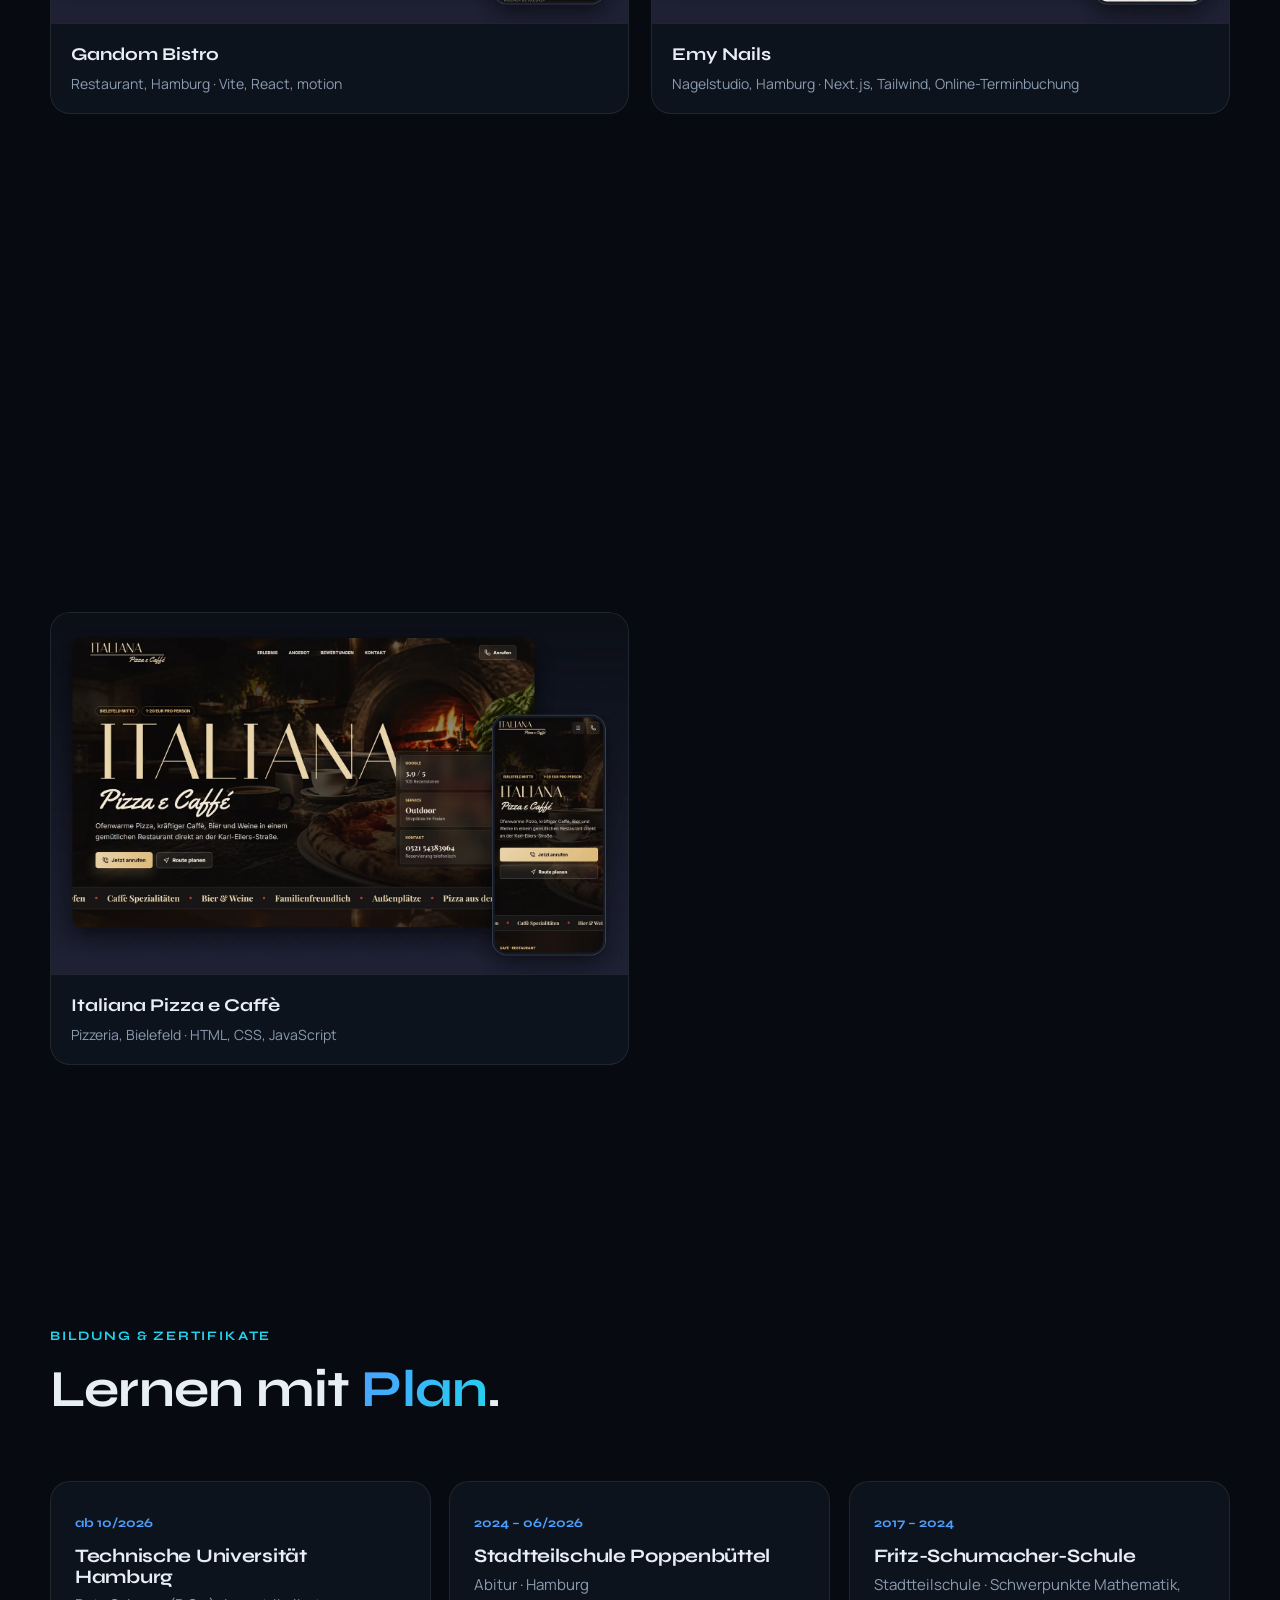
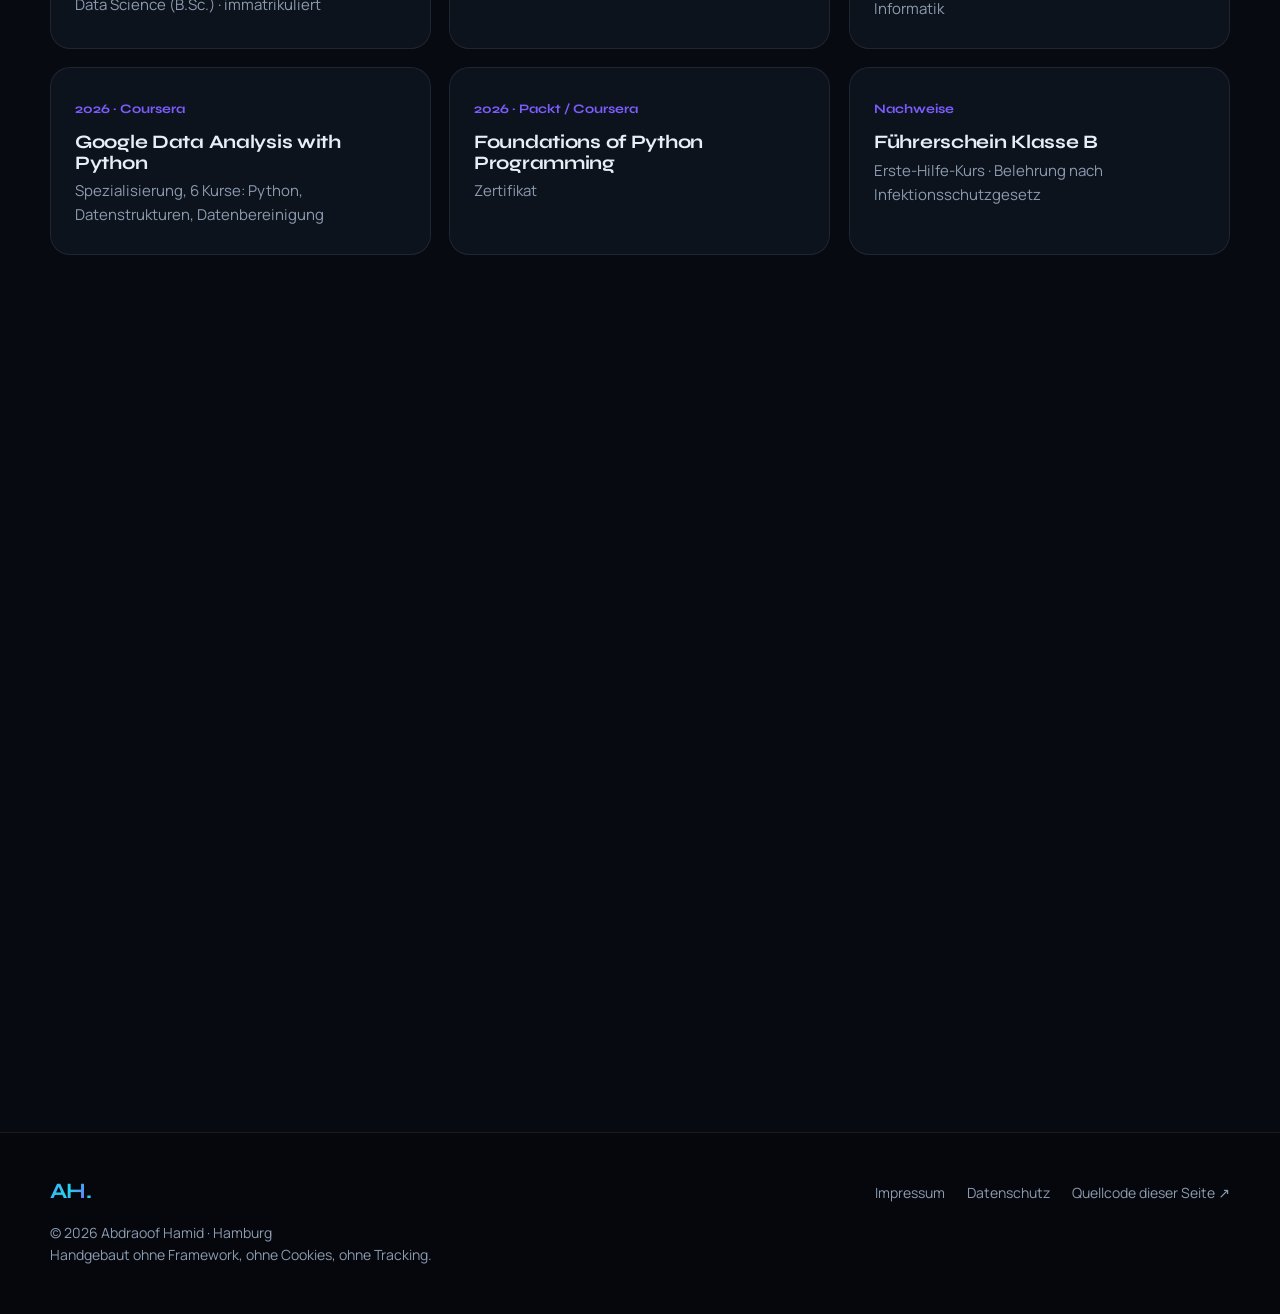
==== commit 4f991410: "site-check-Karte: Testanzahl entfernt Co-Authored-By: Claude Fable 5.1 <noreply@anthropic.com>" ====
--- a/index.html
+++ b/index.html
@@ -346,7 +346,7 @@
           <a class="icon-link" href="https://github.com/hamid49174/site-check" target="_blank" rel="noopener" aria-label="site-check auf GitHub">↗</a>
         </div>
         <h3>site-check</h3>
-        <p>Ein Befehl, ein Bericht: prüft eine Website auf Technik, SEO-Grundlagen, Barrierefreiheit, kaputte Links und Sicherheits-Header. Prüfungen mit Punktzahl, 18 Tests ohne Netzwerk, CI auf Ubuntu und Windows. Entstanden aus meiner Kundenarbeit.</p>
+        <p>Ein Befehl, ein Bericht: prüft eine Website auf Technik, SEO-Grundlagen, Barrierefreiheit, kaputte Links und Sicherheits-Header. Prüfungen mit Punktzahl, Tests ohne Netzwerk, CI auf Ubuntu und Windows. Entstanden aus meiner Kundenarbeit.</p>
         <ul class="tags"><li>Python</li><li>requests</li><li>BeautifulSoup</li><li>Rich</li><li>pytest</li></ul>
       </article>
 
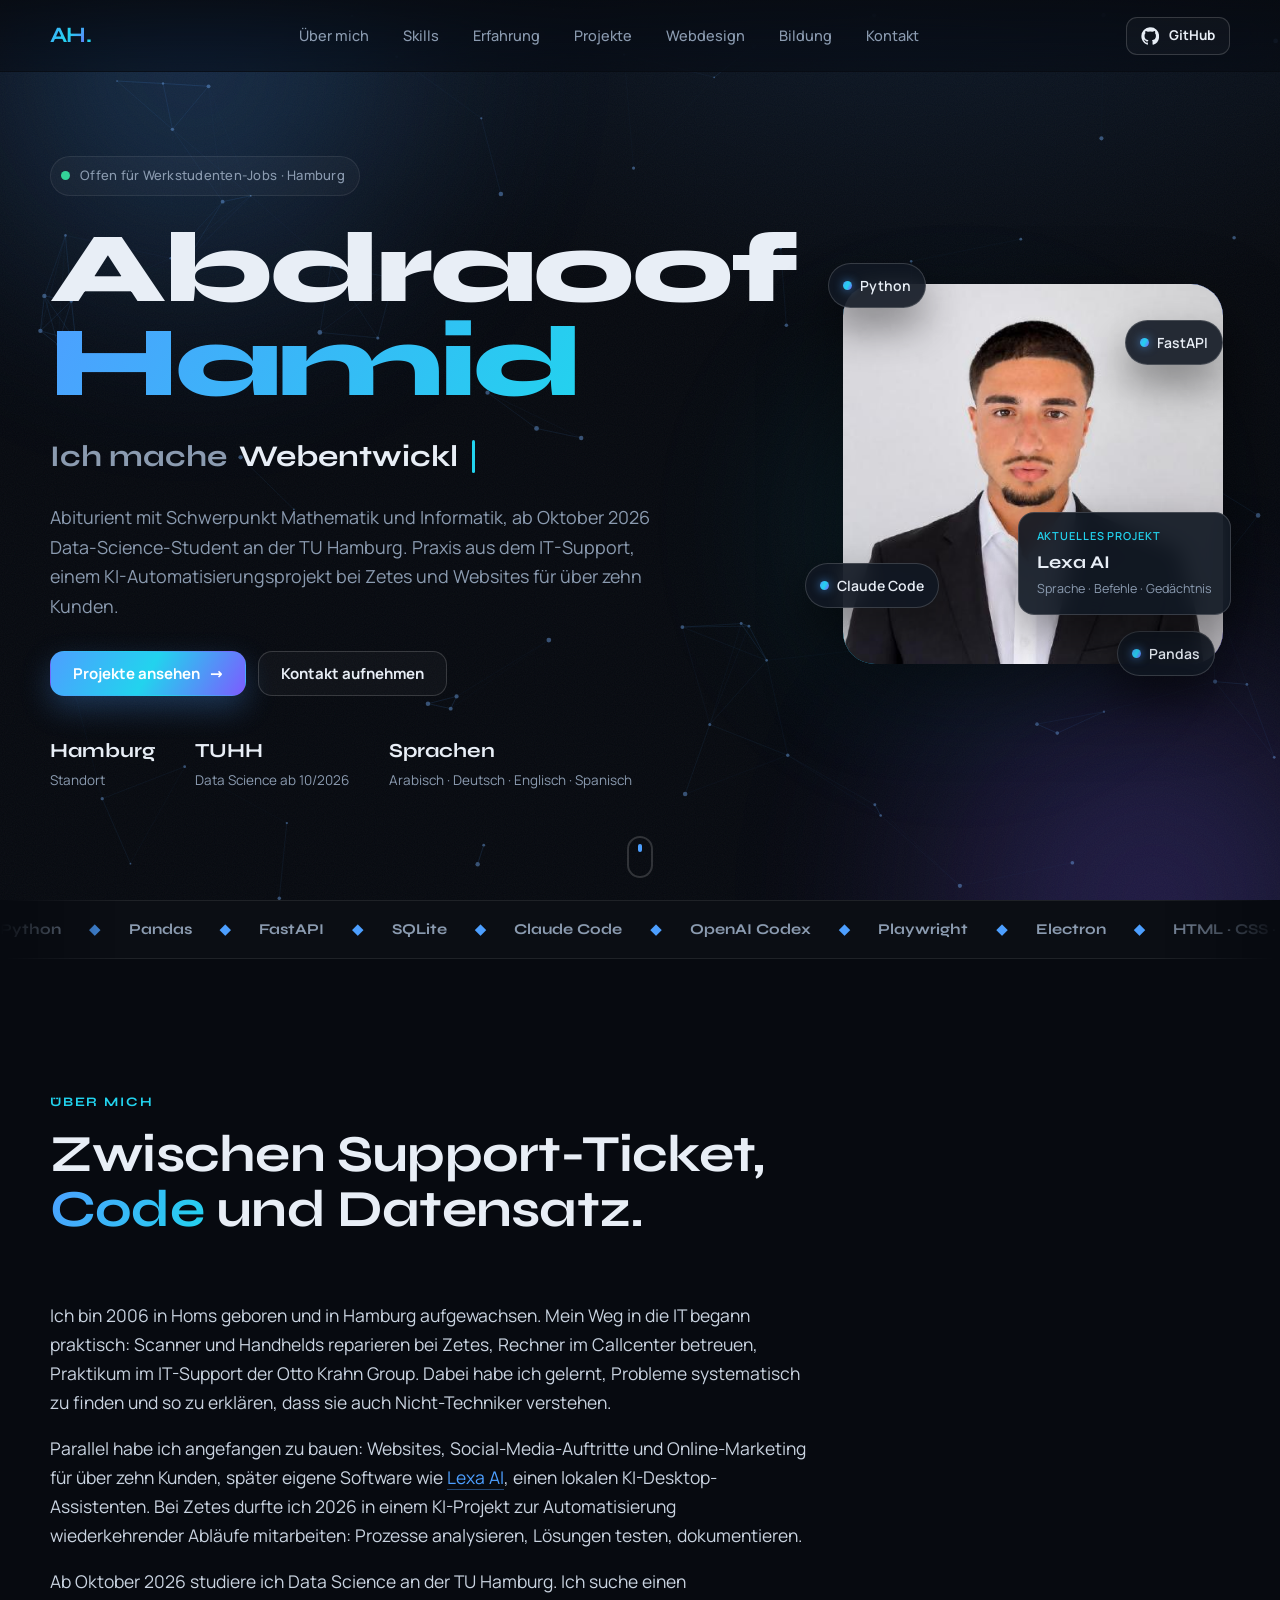
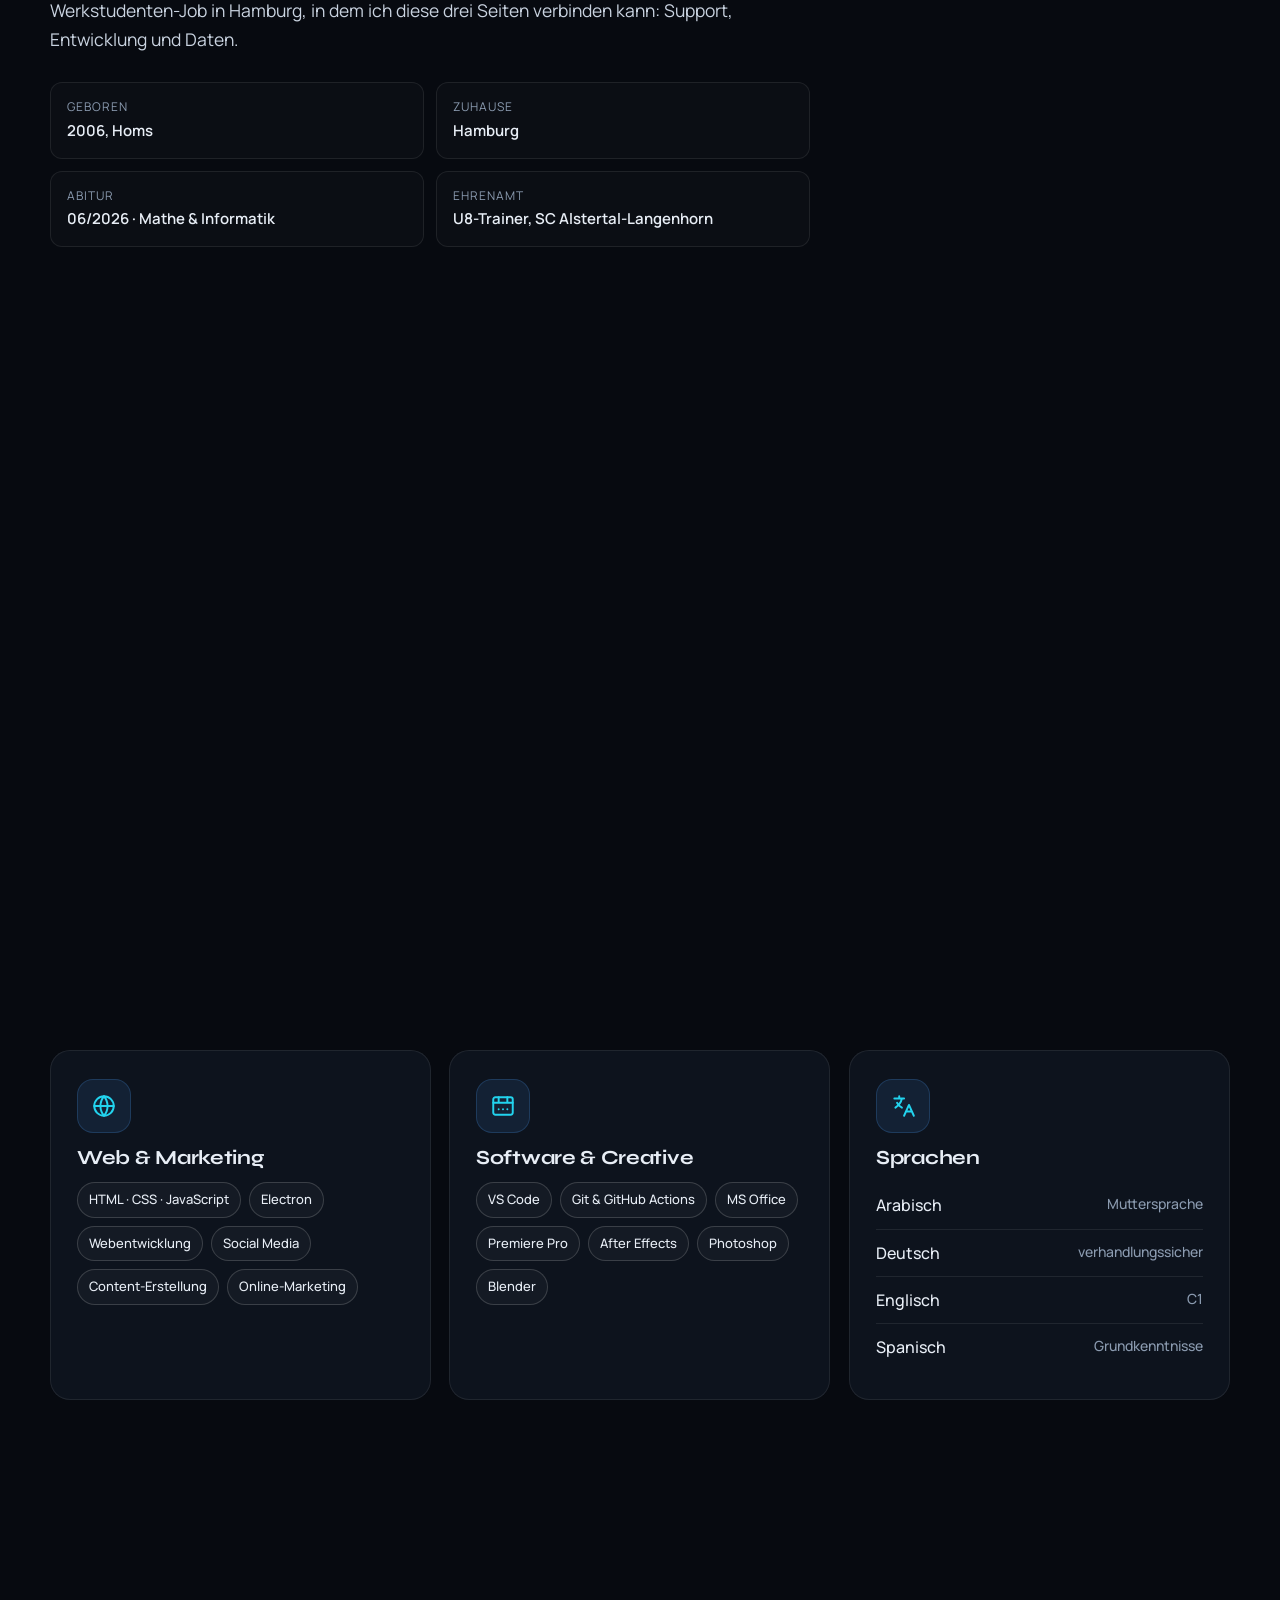
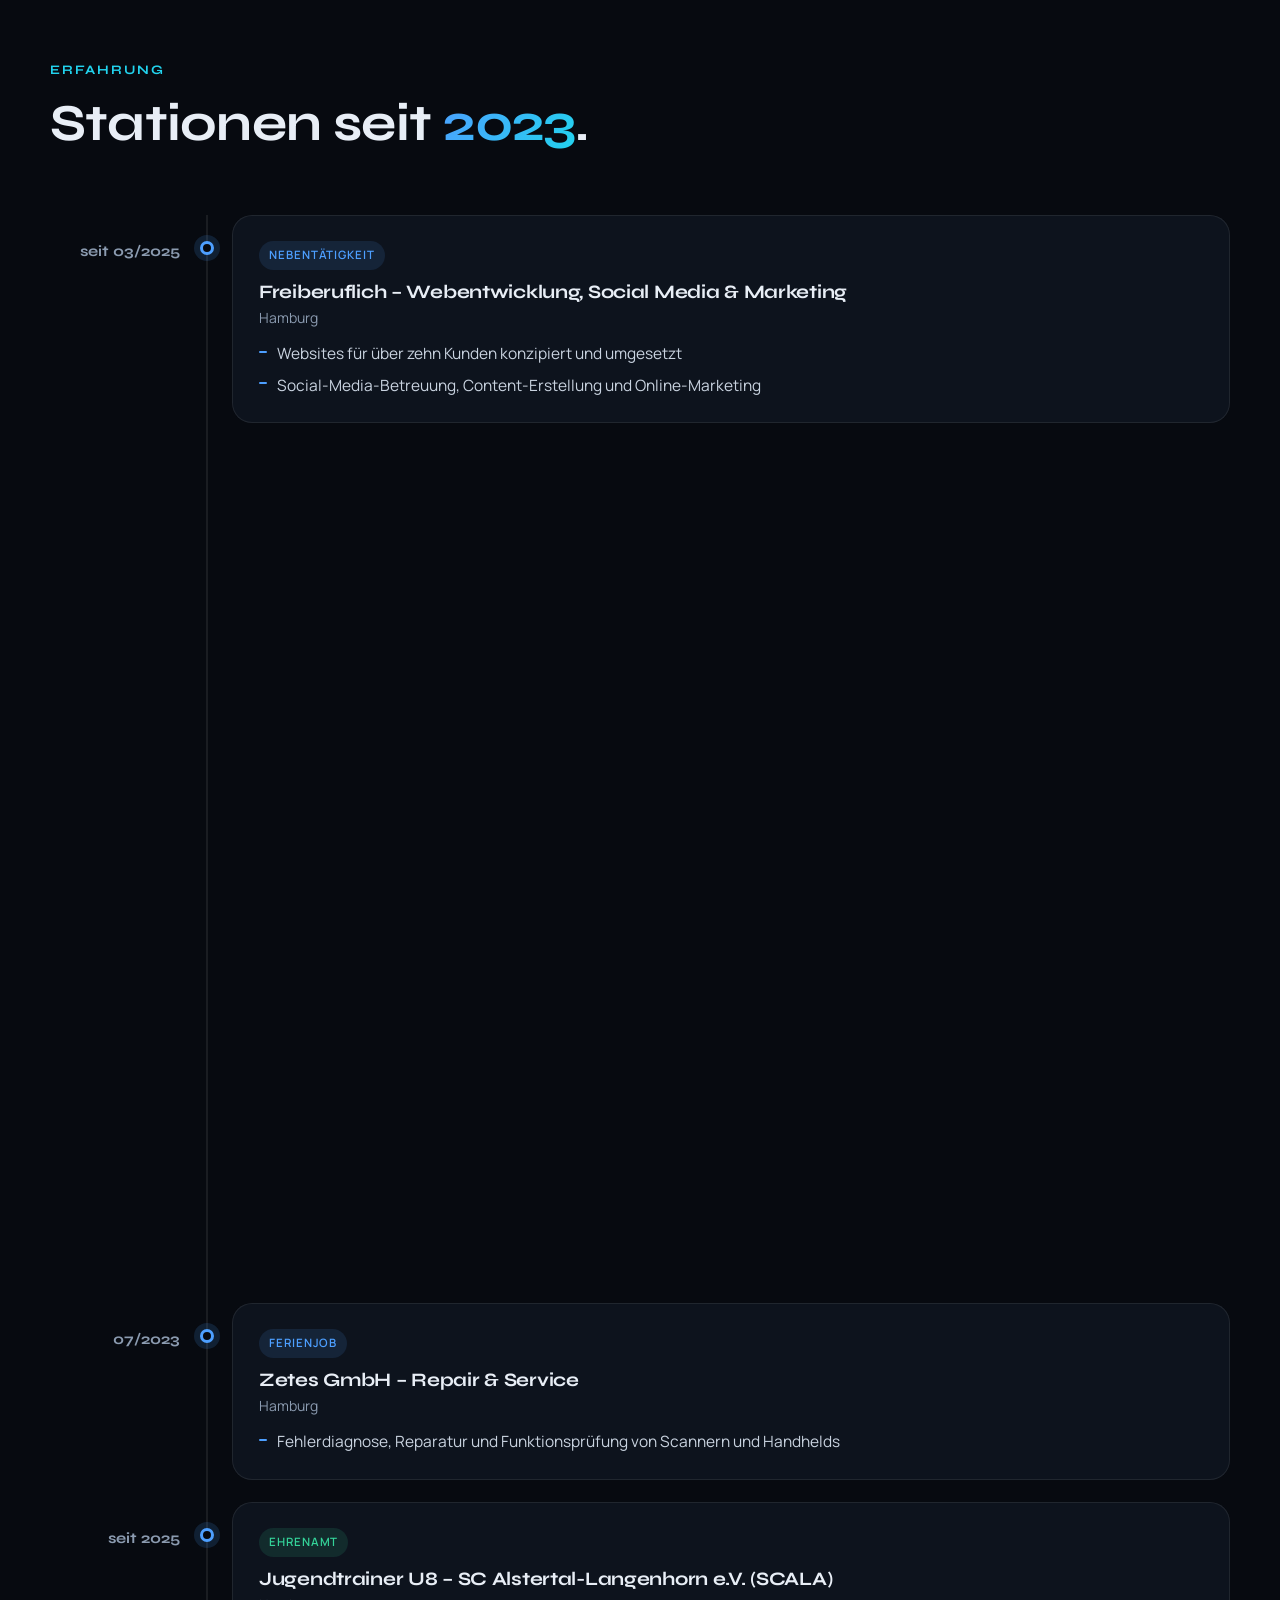
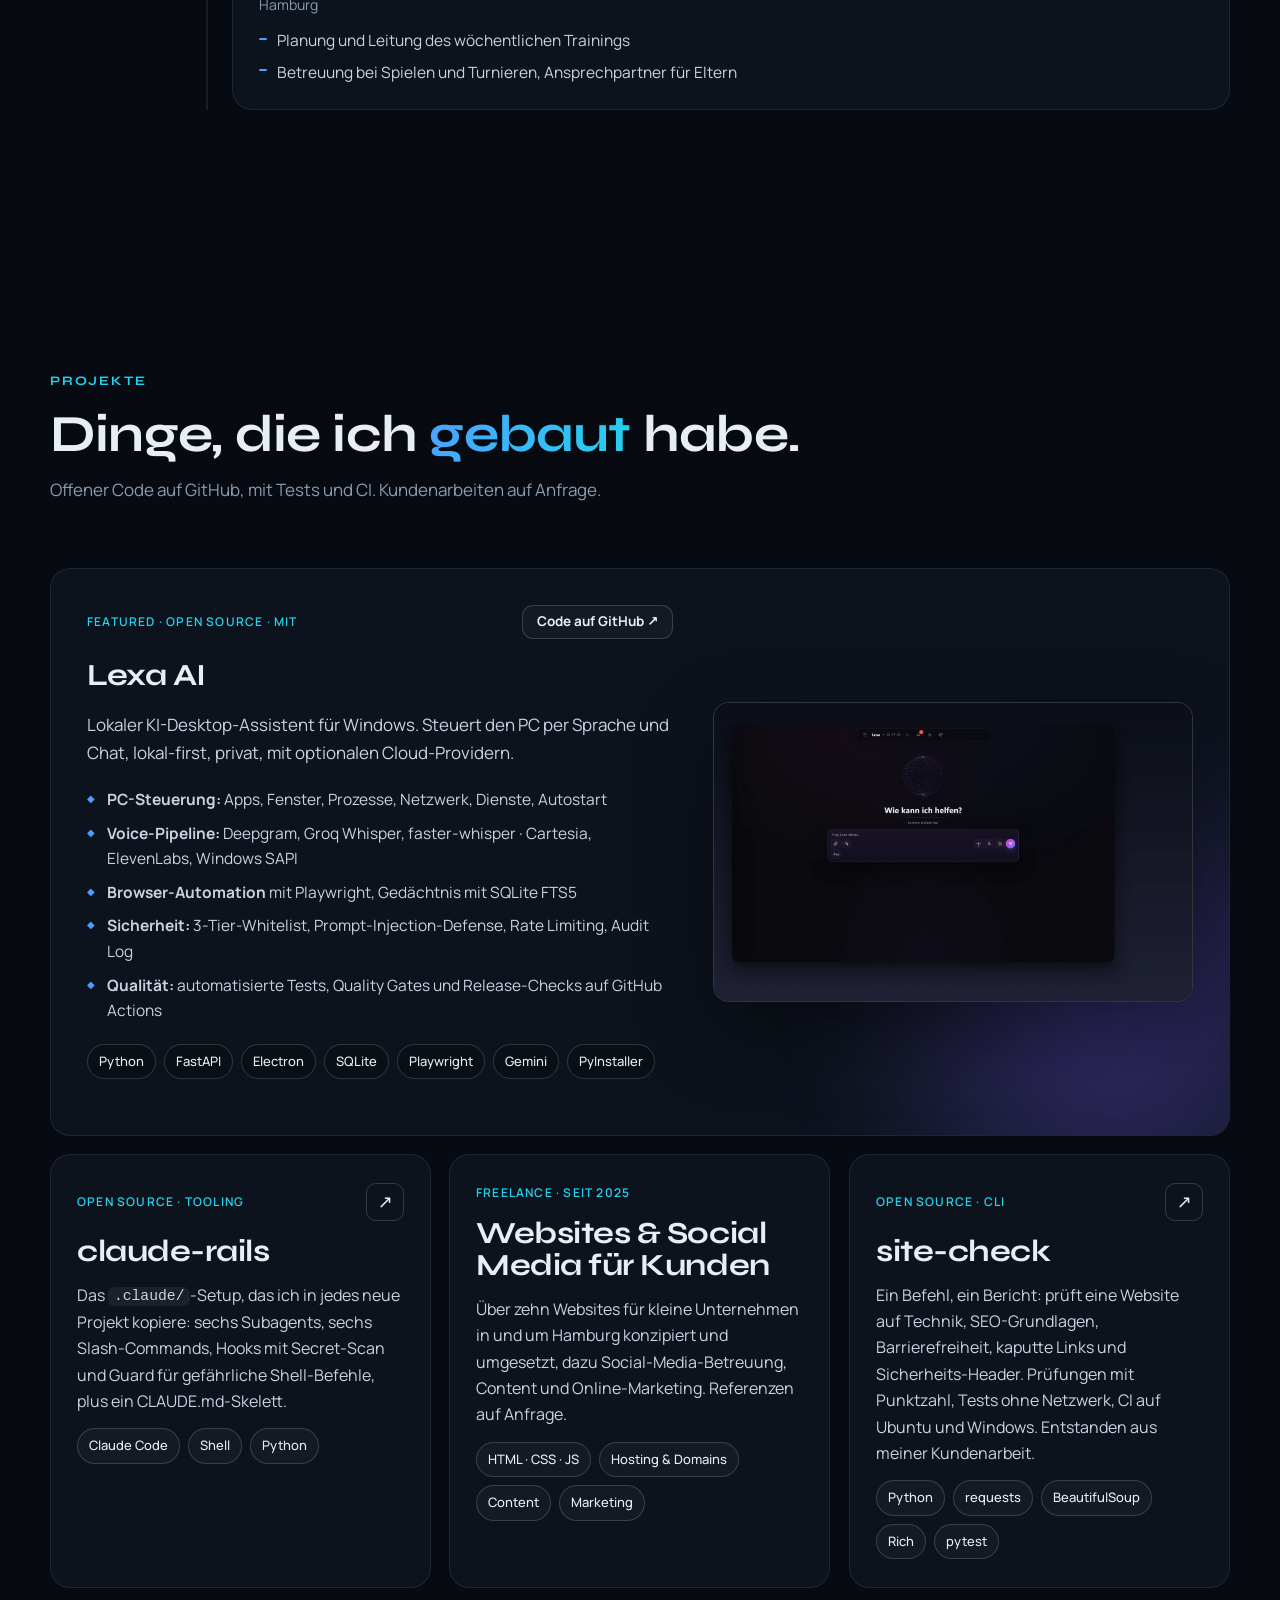
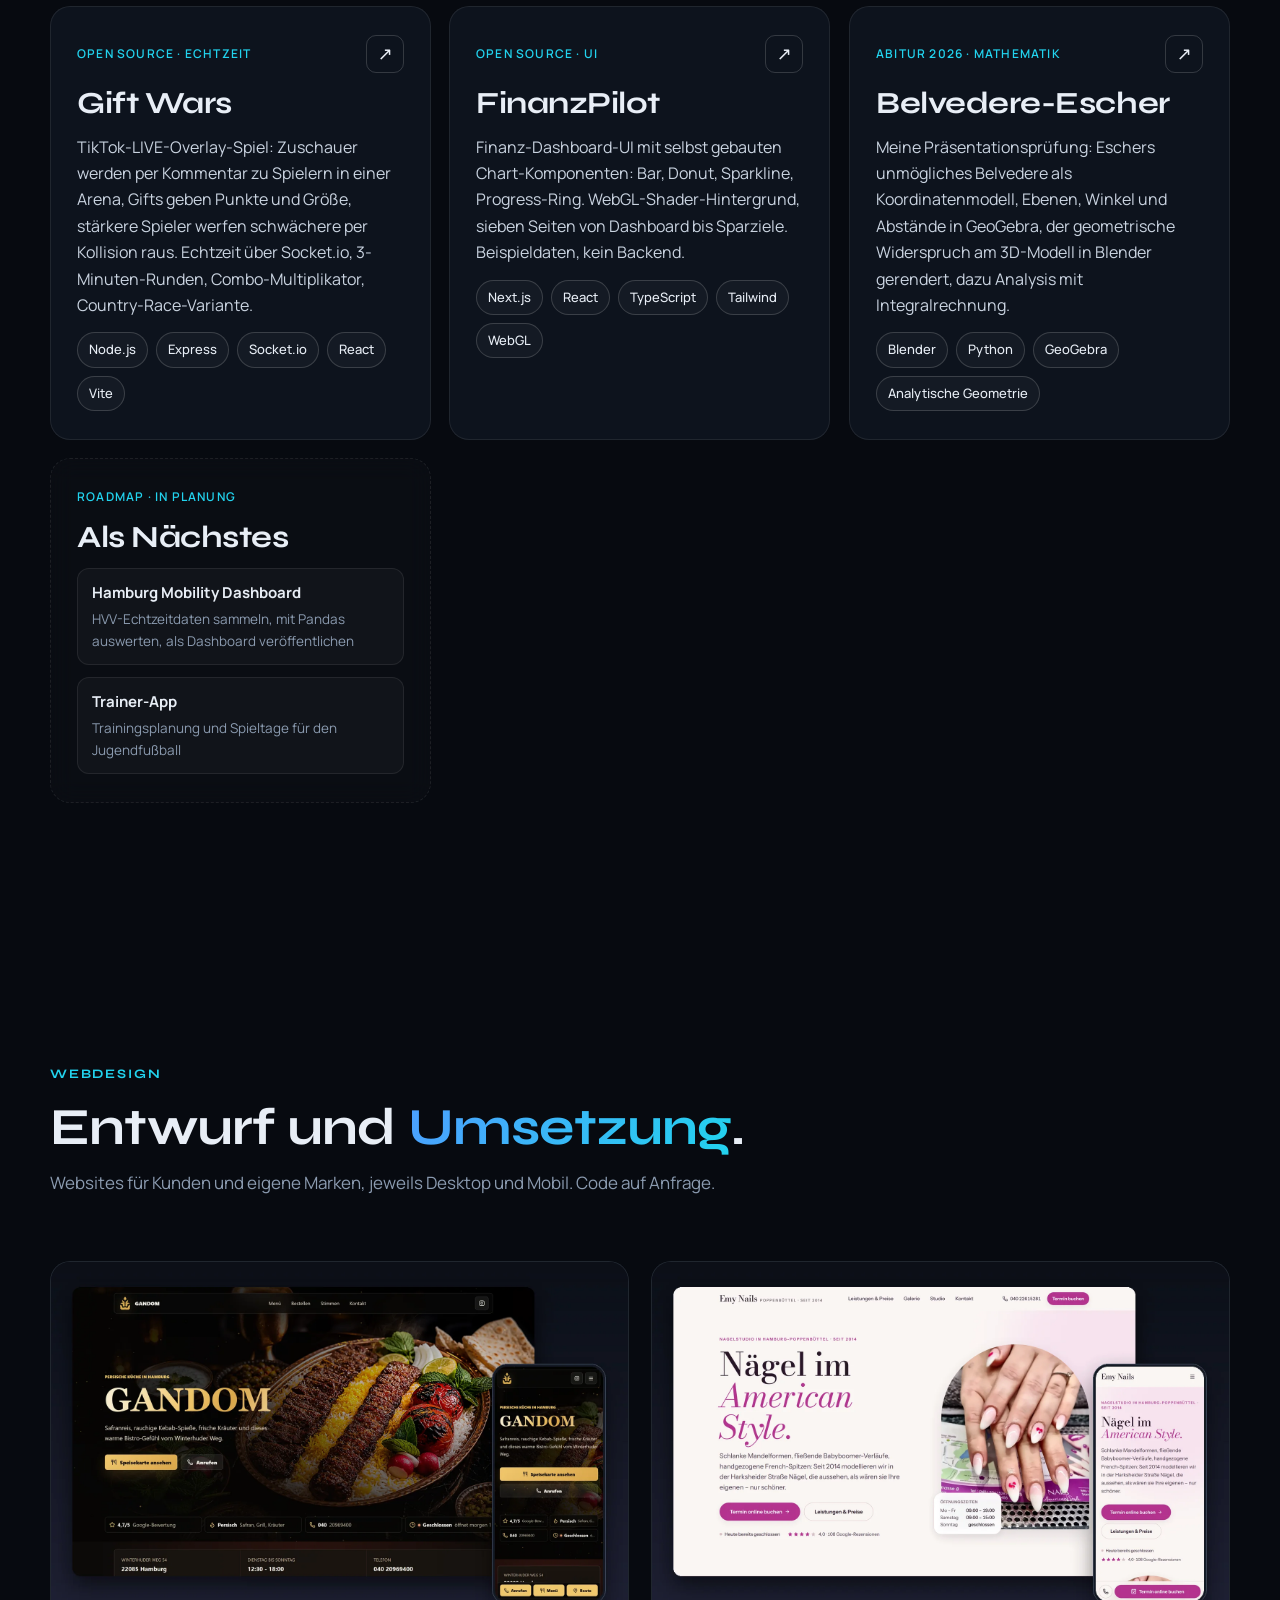
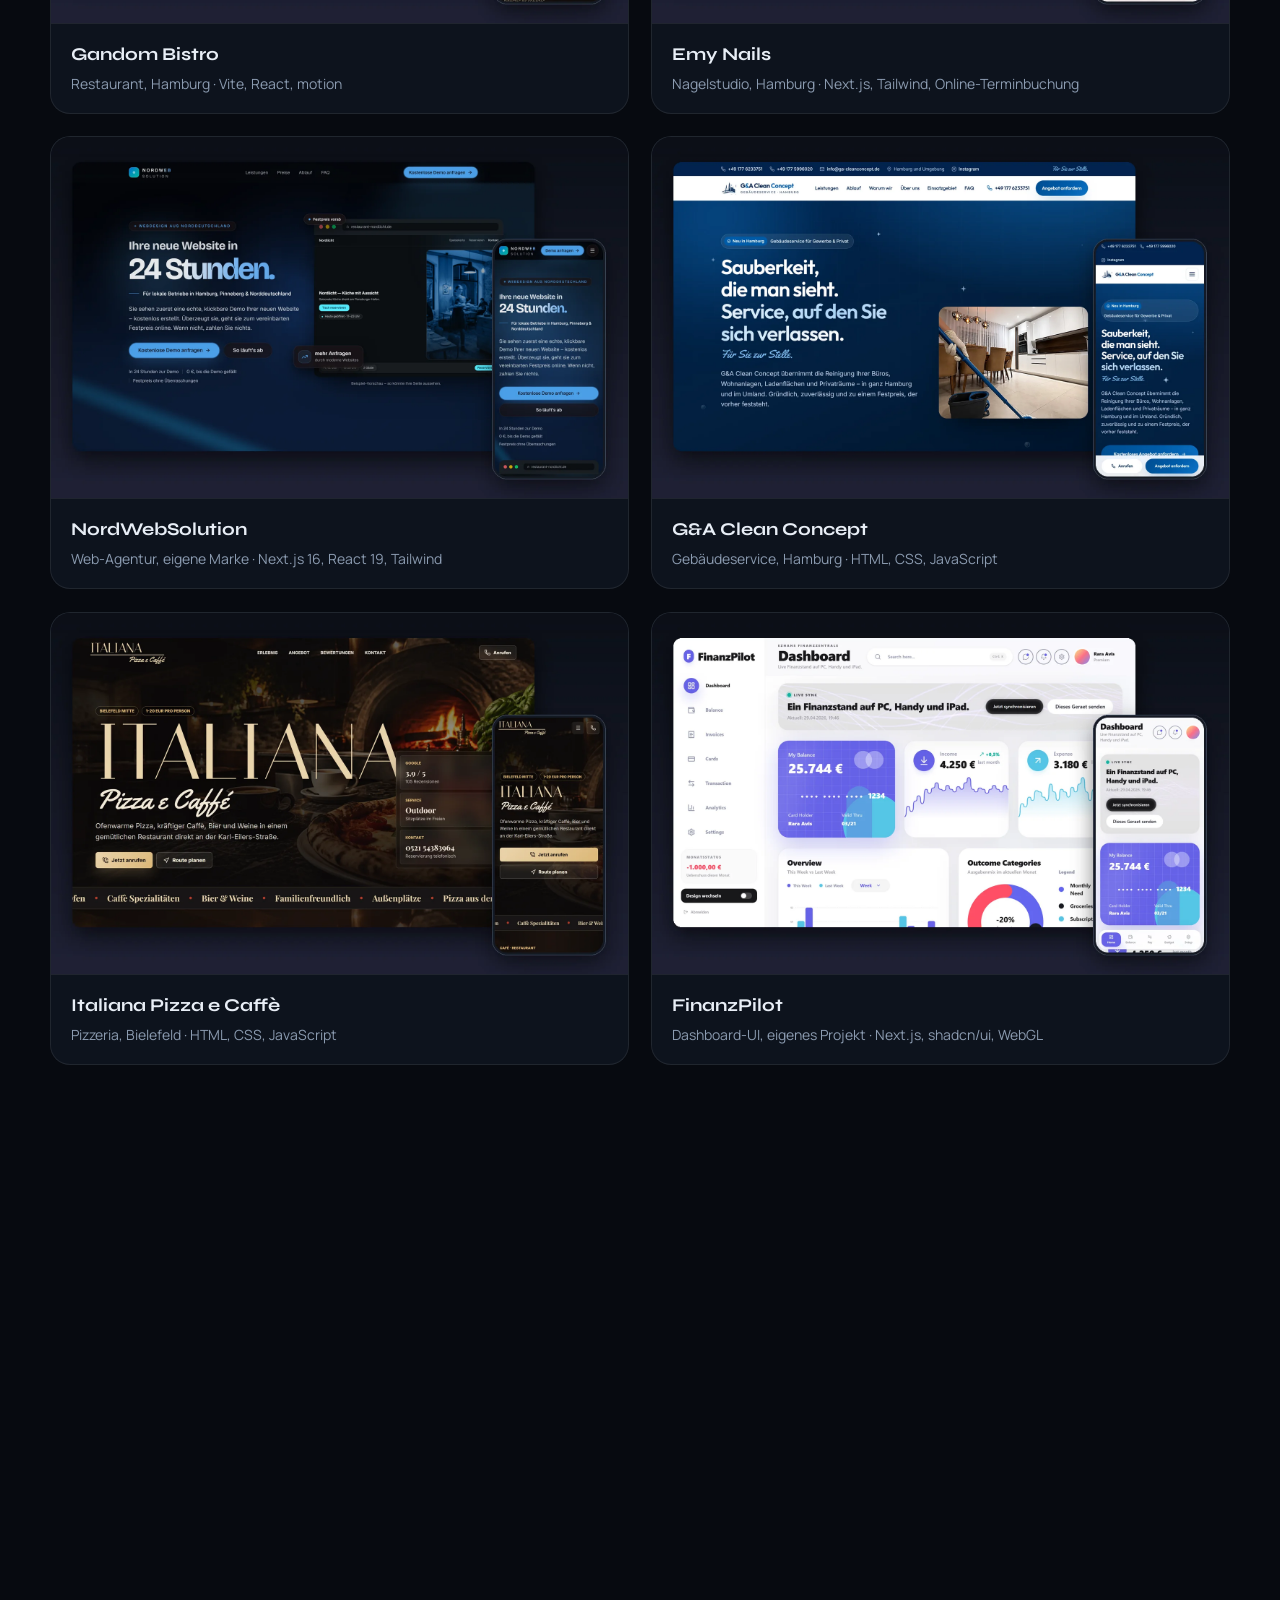
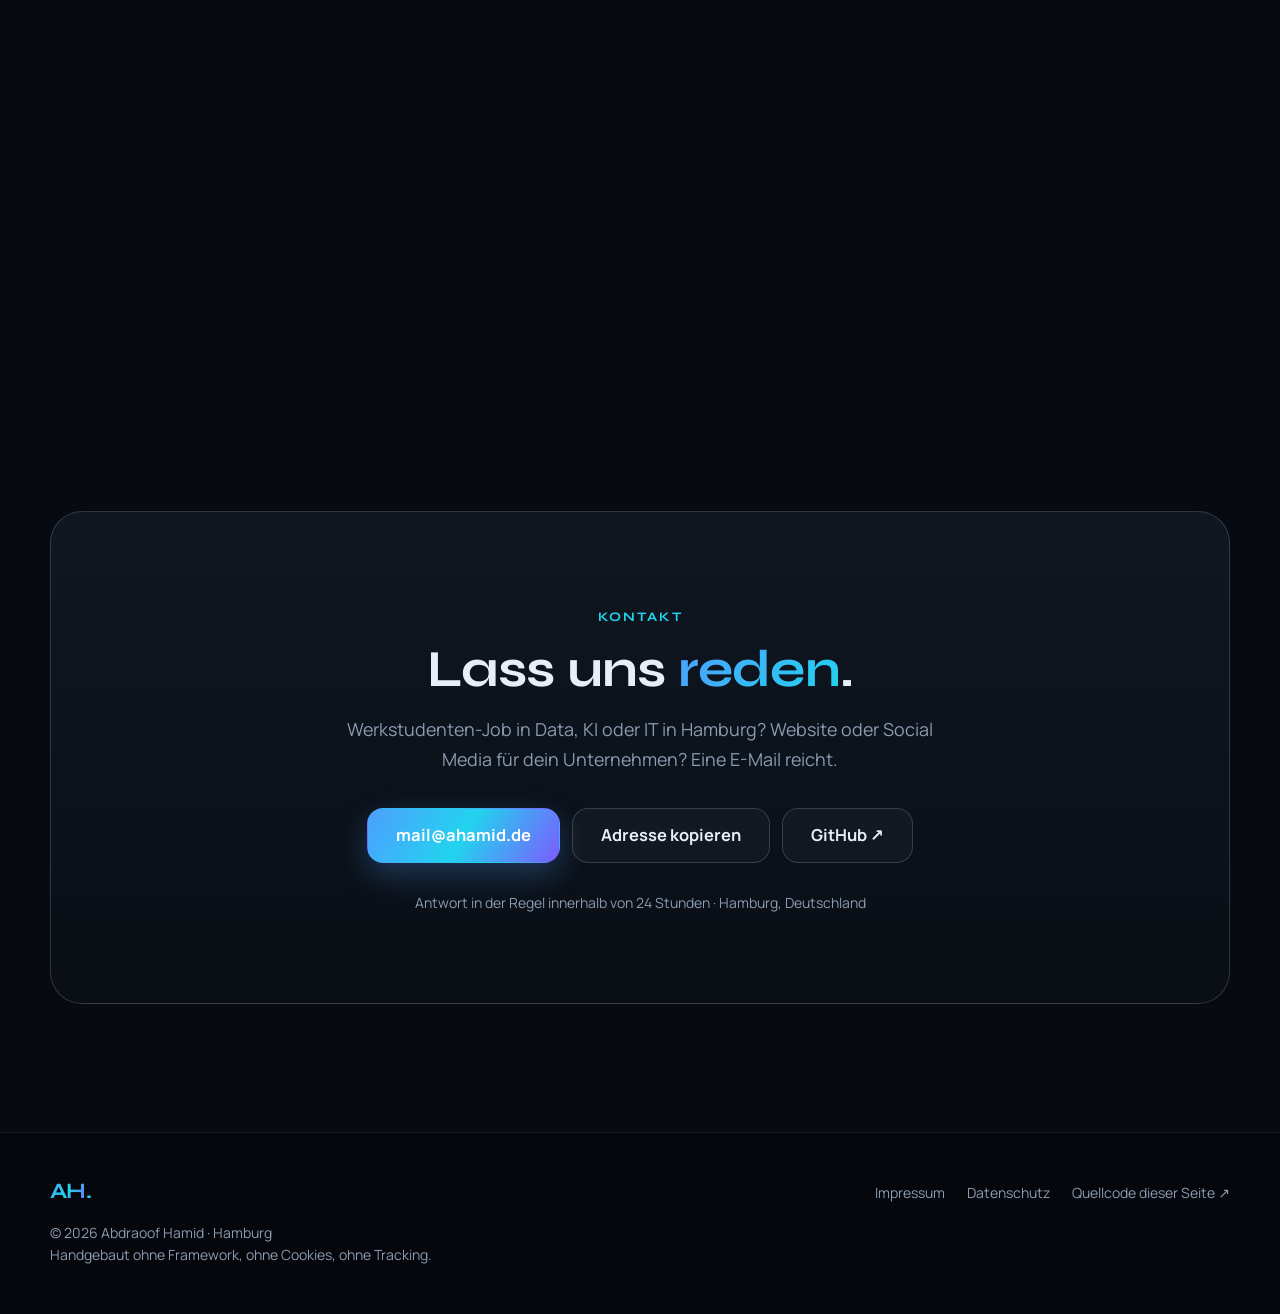
==== commit 146e340e: "Webdesign-Galerie: FinanzPilot als sechste Karte Co-Authored-By: Claude Fable 5.1 <noreply@anthropic" ====
--- a/index.html
+++ b/index.html
@@ -421,6 +421,10 @@
         <img src="/assets/img/work/italiana-card.webp" width="1600" height="1000" alt="Website-Entwurf Italiana Pizza e Caffè, Desktop und Handy" loading="lazy" decoding="async">
         <figcaption><strong>Italiana Pizza e Caffè</strong><span>Pizzeria, Bielefeld · HTML, CSS, JavaScript</span></figcaption>
       </figure>
+      <figure class="work tilt reveal d5" data-tilt>
+        <img src="/assets/img/work/finanzpilot-card.webp" width="1600" height="1000" alt="FinanzPilot: Finanz-Dashboard mit Diagrammen, Desktop und Handy" loading="lazy" decoding="async">
+        <figcaption><strong>FinanzPilot</strong><span>Dashboard-UI, eigenes Projekt · Next.js, shadcn/ui, WebGL</span></figcaption>
+      </figure>
     </div>
   </div>
 </section>
